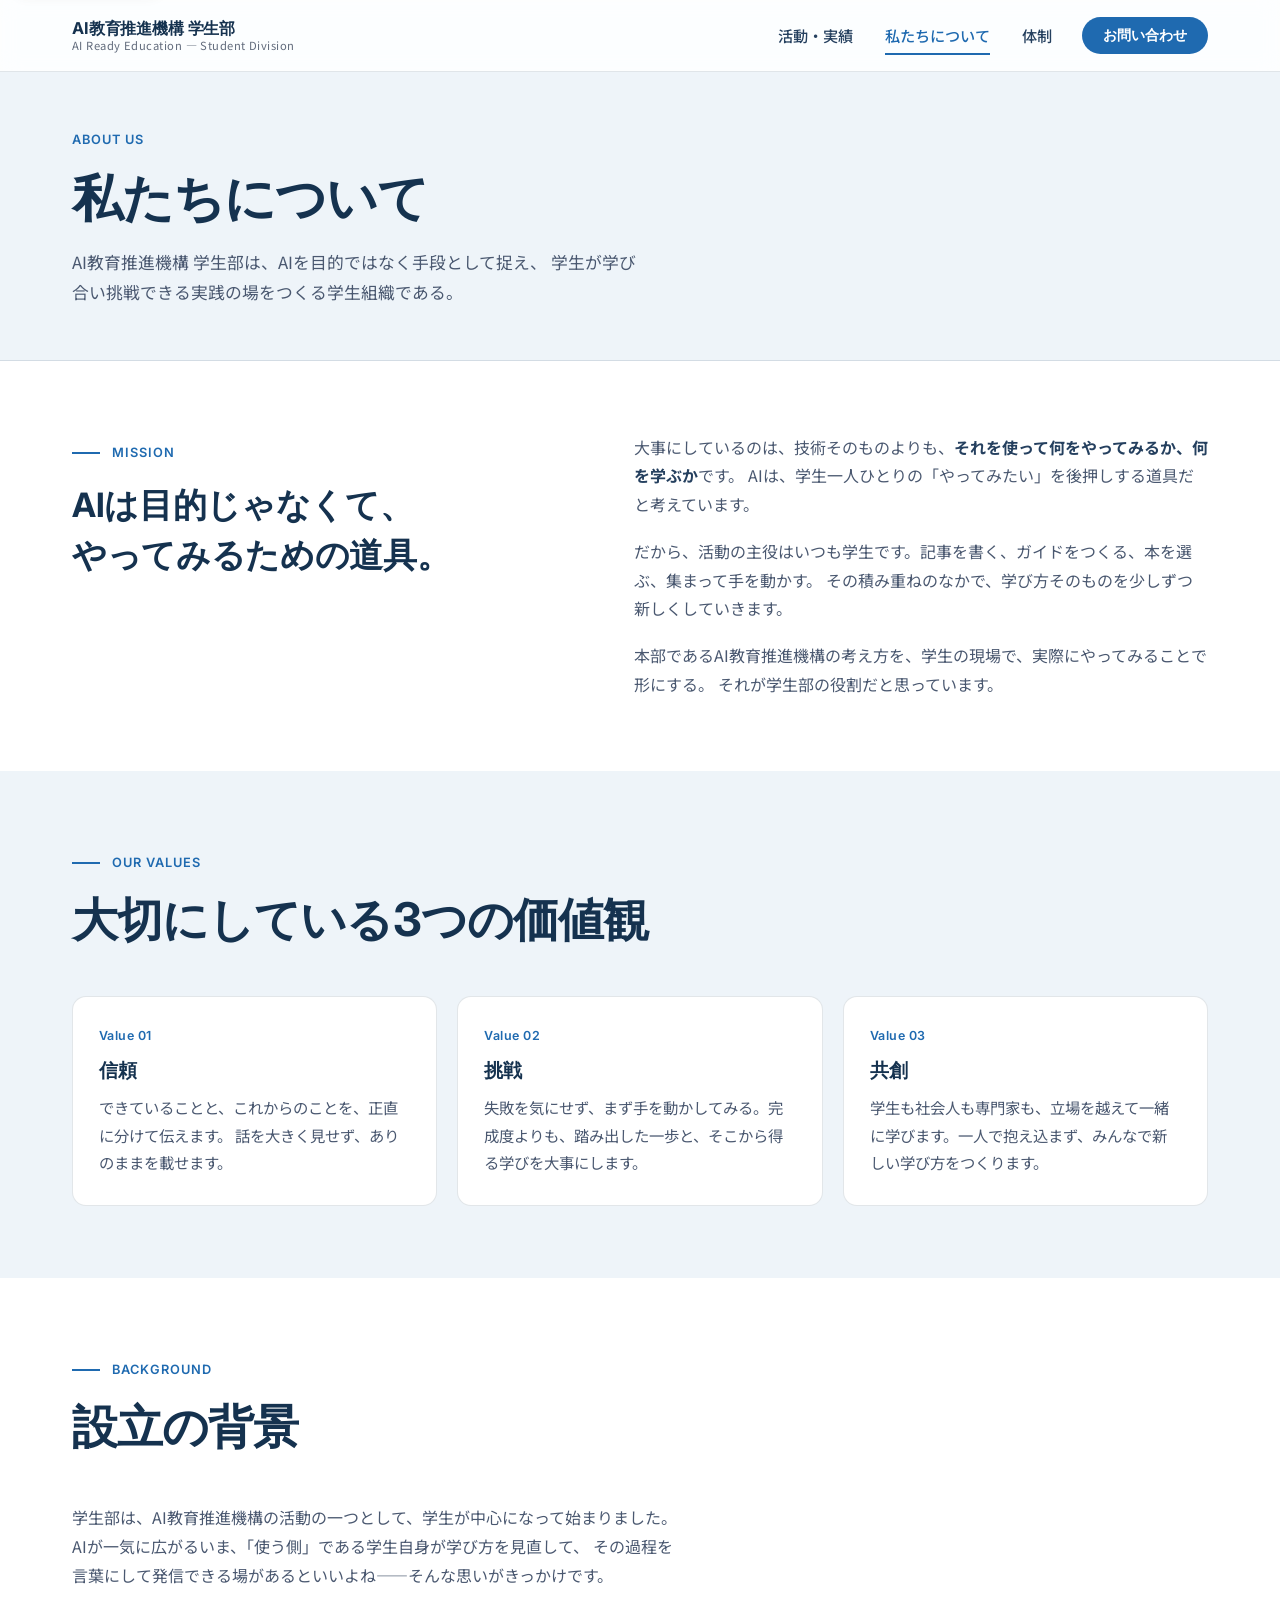
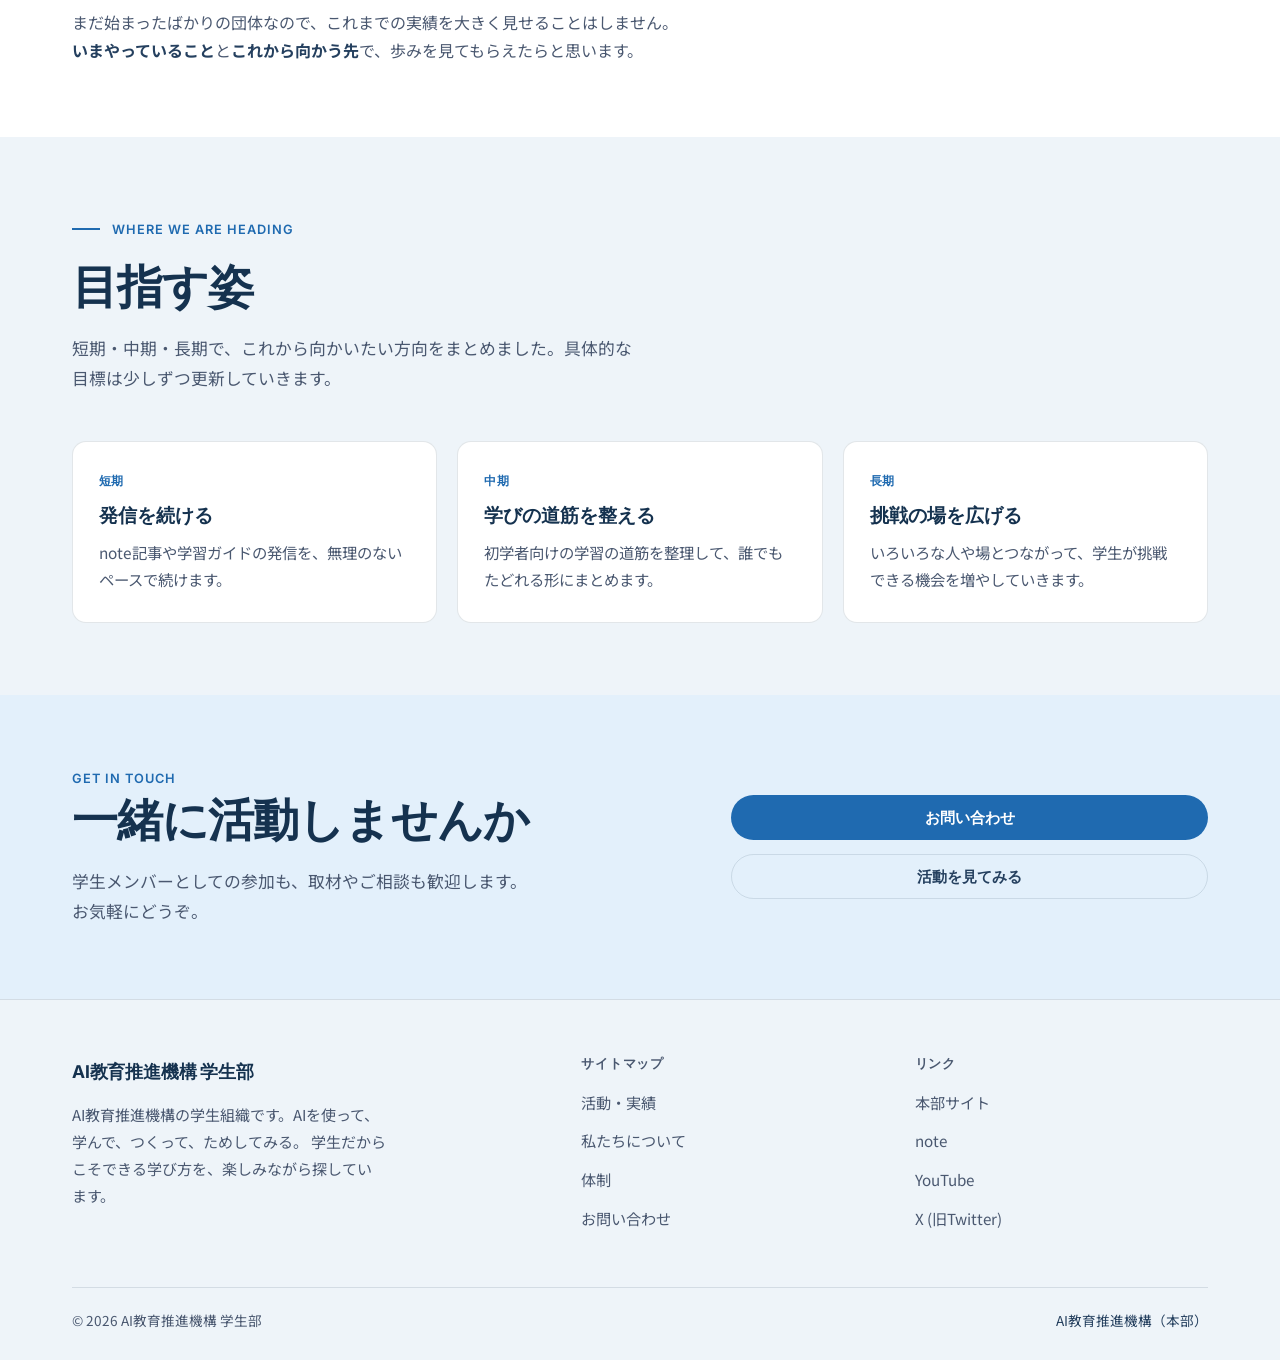
==== about.html @ c82da779 "redesign: ポップで親しみのあるトーンへ（堅さ解消・コピー平易化・連携を抑制） ビジュアル: - ヒーロー/CTA帯を濃紺→明るい水色に。重い公式感を解消 - ボタン・バッジをピル型、カードの" ====
<!DOCTYPE html>
<!-- 公開先: https://shunta-tf.github.io/ai_ready_stu/  リンク・アセットは相対パス -->
<html lang="ja">
<head>
  <meta charset="UTF-8">
  <meta name="viewport" content="width=device-width, initial-scale=1.0">
  <meta name="description" content="AI教育推進機構 学生部の理念・価値観・設立背景・これから。AIを使って学んで、つくってみる学生組織の考え方を紹介します。">
  <title>私たちについて — AI教育推進機構 学生部</title>
  <link rel="canonical" href="https://shunta-tf.github.io/ai_ready_stu/about.html">

  <meta property="og:type" content="website">
  <meta property="og:site_name" content="AI教育推進機構 学生部">
  <meta property="og:locale" content="ja_JP">
  <meta property="og:title" content="私たちについて — AI教育推進機構 学生部">
  <meta property="og:description" content="理念・価値観・設立背景・これから。AIを使って学んで、つくってみる学生組織です。">
  <meta property="og:url" content="https://shunta-tf.github.io/ai_ready_stu/about.html">
  <meta property="og:image" content="https://shunta-tf.github.io/ai_ready_stu/images/hero/ogp.jpg">
  <meta name="twitter:card" content="summary_large_image">
  <meta name="twitter:title" content="私たちについて — AI教育推進機構 学生部">
  <meta name="twitter:description" content="AIを使って学んで、つくってみる学生組織の考え方。">
  <meta name="twitter:image" content="https://shunta-tf.github.io/ai_ready_stu/images/hero/ogp.jpg">

  <link rel="preconnect" href="https://fonts.googleapis.com">
  <link rel="preconnect" href="https://fonts.gstatic.com" crossorigin>
  <link href="https://fonts.googleapis.com/css2?family=Inter:wght@400;500;600;700&family=Noto+Sans+JP:wght@400;500;700&display=swap" rel="stylesheet">
  <link rel="stylesheet" href="css/style.css">

  <script type="application/ld+json">
  {
    "@context": "https://schema.org",
    "@type": "BreadcrumbList",
    "itemListElement": [
      { "@type": "ListItem", "position": 1, "name": "トップ", "item": "https://shunta-tf.github.io/ai_ready_stu/" },
      { "@type": "ListItem", "position": 2, "name": "私たちについて", "item": "https://shunta-tf.github.io/ai_ready_stu/about.html" }
    ]
  }
  </script>
</head>

<body>
  <a class="skip-link" href="#main">本文へスキップ</a>

  <header class="site-header">
    <div class="header-inner">
      <a class="brand" href="index.html" aria-label="AI教育推進機構 学生部 トップへ">
        <span class="brand-name">AI教育推進機構 学生部</span>
        <span class="brand-sub">AI Ready Education — Student Division</span>
      </a>
      <button class="nav-toggle" aria-label="メニューを開く" aria-expanded="false" aria-controls="primary-nav">
        <span></span><span></span><span></span>
      </button>
      <nav class="nav" id="primary-nav" aria-label="グローバルナビゲーション">
        <ul class="nav-list">
          <li><a class="nav-link" href="activities.html">活動・実績</a></li>
          <li><a class="nav-link" href="about.html">私たちについて</a></li>
          <li><a class="nav-link" href="members.html">体制</a></li>
        </ul>
        <a class="btn btn-primary nav-cta" href="contact.html">お問い合わせ</a>
      </nav>
    </div>
  </header>

  <main id="main">

    <!-- ページ見出し帯 -->
    <section class="page-hero">
      <div class="container">
        <p class="eyebrow">About us</p>
        <h1 class="page-title">私たちについて</h1>
        <p class="page-lead">
          AI教育推進機構 学生部は、AIを目的ではなく手段として捉え、
          学生が学び合い挑戦できる実践の場をつくる学生組織である。
        </p>
      </div>
    </section>

    <!-- 理念 -->
    <section class="section" aria-labelledby="mission-title">
      <div class="container statement-wrap">
        <div class="fade-in">
          <p class="section-label">Mission</p>
          <h2 class="statement" id="mission-title">AIは目的じゃなくて、<br>やってみるための道具。</h2>
        </div>
        <div class="prose fade-in">
          <p>
            大事にしているのは、技術そのものよりも、<strong>それを使って何をやってみるか、何を学ぶか</strong>です。
            AIは、学生一人ひとりの「やってみたい」を後押しする道具だと考えています。
          </p>
          <p>
            だから、活動の主役はいつも学生です。記事を書く、ガイドをつくる、本を選ぶ、集まって手を動かす。
            その積み重ねのなかで、学び方そのものを少しずつ新しくしていきます。
          </p>
          <p>
            本部であるAI教育推進機構の考え方を、学生の現場で、実際にやってみることで形にする。
            それが学生部の役割だと思っています。
          </p>
        </div>
      </div>
    </section>

    <!-- 価値観3つ -->
    <section class="section section--alt" aria-labelledby="values-title">
      <div class="container">
        <div class="section-header fade-in">
          <p class="section-label">Our values</p>
          <h2 class="section-title" id="values-title">大切にしている3つの価値観</h2>
        </div>

        <!-- 「信頼」は確定（spec §8）。挑戦・共創は暫定。正式な価値観が決まり次第差し替える。 -->
        <div class="grid grid-3">
          <article class="card fade-in">
            <p class="card-eyebrow">Value 01</p>
            <h3 class="card-title">信頼</h3>
            <p class="card-body">
              できていることと、これからのことを、正直に分けて伝えます。
              話を大きく見せず、ありのままを載せます。
            </p>
          </article>

          <article class="card fade-in">
            <p class="card-eyebrow">Value 02</p>
            <h3 class="card-title">挑戦</h3>
            <p class="card-body">
              失敗を気にせず、まず手を動かしてみる。完成度よりも、踏み出した一歩と、そこから得る学びを大事にします。
            </p>
          </article>

          <article class="card fade-in">
            <p class="card-eyebrow">Value 03</p>
            <h3 class="card-title">共創</h3>
            <p class="card-body">
              学生も社会人も専門家も、立場を越えて一緒に学びます。一人で抱え込まず、みんなで新しい学び方をつくります。
            </p>
          </article>
        </div>
      </div>
    </section>

    <!-- 設立背景 -->
    <section class="section" aria-labelledby="background-title">
      <div class="container">
        <div class="section-header fade-in">
          <p class="section-label">Background</p>
          <h2 class="section-title" id="background-title">設立の背景</h2>
        </div>
        <!-- 設立時期を明記する場合は最初の文に追記する（例: 2025年に〜）。 -->
        <div class="prose fade-in">
          <p>
            学生部は、AI教育推進機構の活動の一つとして、学生が中心になって始まりました。
            AIが一気に広がるいま、「使う側」である学生自身が学び方を見直して、
            その過程を言葉にして発信できる場があるといいよね——そんな思いがきっかけです。
          </p>
          <p>
            まだ始まったばかりの団体なので、これまでの実績を大きく見せることはしません。
            <strong>いまやっていること</strong>と<strong>これから向かう先</strong>で、歩みを見てもらえたらと思います。
          </p>
        </div>
      </div>
    </section>

    <!-- 目指す姿（短期/中期/長期） -->
    <section class="section section--alt" aria-labelledby="vision-title">
      <div class="container">
        <div class="section-header fade-in">
          <p class="section-label">Where we are heading</p>
          <h2 class="section-title" id="vision-title">目指す姿</h2>
          <p class="section-lead">短期・中期・長期で、これから向かいたい方向をまとめました。具体的な目標は少しずつ更新していきます。</p>
        </div>

        <div class="grid grid-3">
          <article class="card fade-in">
            <p class="card-eyebrow">短期</p>
            <h3 class="card-title">発信を続ける</h3>
            <p class="card-body">note記事や学習ガイドの発信を、無理のないペースで続けます。</p>
          </article>
          <article class="card fade-in">
            <p class="card-eyebrow">中期</p>
            <h3 class="card-title">学びの道筋を整える</h3>
            <p class="card-body">初学者向けの学習の道筋を整理して、誰でもたどれる形にまとめます。</p>
          </article>
          <article class="card fade-in">
            <p class="card-eyebrow">長期</p>
            <h3 class="card-title">挑戦の場を広げる</h3>
            <p class="card-body">いろいろな人や場とつながって、学生が挑戦できる機会を増やしていきます。</p>
          </article>
        </div>
      </div>
    </section>

    <!-- CTA -->
    <section class="section cta" aria-labelledby="cta-title">
      <div class="container">
        <div class="cta-inner">
          <div class="fade-in">
            <p class="eyebrow">Get in touch</p>
            <h2 class="section-title" id="cta-title">一緒に活動しませんか</h2>
            <p class="cta-lead">学生メンバーとしての参加も、取材やご相談も歓迎します。お気軽にどうぞ。</p>
          </div>
          <div class="cta-actions fade-in">
            <a class="btn btn-primary" href="contact.html">お問い合わせ</a>
            <a class="btn btn-ghost" href="activities.html">活動を見てみる</a>
          </div>
        </div>
      </div>
    </section>

  </main>

  <footer class="site-footer">
    <div class="container">
      <div class="footer-grid">
        <div class="footer-col footer-brand">
          <span class="brand-name">AI教育推進機構 学生部</span>
          <p class="footer-tagline">
            AI教育推進機構の学生組織です。AIを使って、学んで、つくって、ためしてみる。
            学生だからこそできる学び方を、楽しみながら探しています。
          </p>
        </div>
        <div class="footer-col">
          <h3>サイトマップ</h3>
          <ul>
            <li><a href="activities.html">活動・実績</a></li>
            <li><a href="about.html">私たちについて</a></li>
            <li><a href="members.html">体制</a></li>
            <li><a href="contact.html">お問い合わせ</a></li>
          </ul>
        </div>
        <div class="footer-col">
          <h3>リンク</h3>
          <ul>
            <li><a href="https://ai-ready-education.org/" target="_blank" rel="noopener">本部サイト</a></li>
            <li><a href="https://note.com/" target="_blank" rel="noopener">note</a></li>
            <li><a href="https://www.youtube.com/" target="_blank" rel="noopener">YouTube</a></li>
            <li><a href="https://x.com/" target="_blank" rel="noopener">X (旧Twitter)</a></li>
          </ul>
        </div>
      </div>
      <div class="footer-bottom">
        <span>© 2026 AI教育推進機構 学生部</span>
        <a href="https://ai-ready-education.org/" target="_blank" rel="noopener">AI教育推進機構（本部）</a>
      </div>
    </div>
  </footer>

  <script src="js/main.js"></script>
</body>
</html>
---- css/style.css ----
/* =====================================================================
   AI教育推進機構 学生部 公式サイト  共通スタイル
   - 純 CSS のみ。色・余白・角丸は :root の変数経由でのみ使用する。
   - 統一モチーフ: 「コーラルのラインがホバーで出現」。
   - 禁止事項(CLAUDE.md §7): ピル角丸 / グラデ背景 / 常時表示の装飾線 /
     強い影 / 派手なhover拡大 / 多色化。アクセントはコーラル一色のみ。
   ===================================================================== */

/* ---------------------------------------------------------------------
   1. デザイントークン
   --------------------------------------------------------------------- */
:root {
  /* 配色: 本部ロゴ準拠（白基調 × 濃紺 × ロゴ系ブルー）。アクセントはブルー一色 */
  --bg-primary:    #ffffff;   /* 背景・白 */
  --bg-secondary:  #eef4f9;   /* 交互セクション（ロゴ水色の薄め） */
  --bg-card:       #ffffff;
  --ink:           #15324f;   /* 見出し最濃（濃紺＝ロゴのライン色） */
  --text-primary:  #25405f;   /* 強めの本文・小見出し */
  --text-secondary:#4a5870;
  --text-muted:    #616b7c;
  --accent:        #1f6ab0;   /* ロゴ系ブルー・CTAとホバー線にだけ使う */
  --accent-dark:   #16518a;   /* hover */
  --accent-soft:   rgba(31,106,176,0.08);
  --border:        rgba(21,50,79,0.12);
  --header-height: 72px;
  --section-pad:   72px 0;
  --max-width:     1200px;
  --radius:        14px;      /* カードなど（親しみのある角丸） */
  --radius-sm:     8px;       /* 入力・小要素 */
  --radius-pill:   999px;     /* ボタン・バッジ（ポップ） */
  --shadow:        0 1px 2px rgba(15,40,65,0.04), 0 4px 14px rgba(15,40,65,0.06);
  --shadow-hover:  0 2px 6px rgba(15,40,65,0.06), 0 14px 30px rgba(15,40,65,0.10);

  /* 補助トークン（直値の手打ちを避けるための追加変数） */
  --overlay:        rgba(13,30,50,0.60);  /* ヒーロー暗オーバーレイ（フラット・濃紺） */
  --header-bg:      rgba(255,255,255,0.85);
  --sky:            #e3f0fb;  /* 明るい水色（ヒーロー/CTAの背景・ポップ） */
  --sky-tag:        #d7e9f8;  /* 水色チップ */
  /* 暗い面（ヒーロー/CTA）上のテキスト・罫線。白も直値にせずトークン化 */
  --on-dark:        #ffffff;
  --on-dark-strong: rgba(255,255,255,0.90);
  --on-dark-mute:   rgba(255,255,255,0.72);
  --on-dark-border: rgba(255,255,255,0.50);
  --font-display:  "Inter", system-ui, sans-serif;
  --font-body:     "Noto Sans JP", system-ui, sans-serif;
  --ease:          cubic-bezier(0.22, 0.61, 0.36, 1);
  --t-fast:        160ms;
  --t-base:        200ms;   /* インタラクション・フィードバックは200ms以内 */
  --t-reveal:      640ms;   /* スクロール出現（エントランス。feedbackより長くてよい） */

  /* z-index スケール（直値の散在を防ぐ。直値禁止方針にも合わせる） */
  --z-base:        0;
  --z-overlay:     1;
  --z-content:     2;
  --z-header:      1000;
  --z-nav:         1001;
  --z-skip:        1100;
}

/* ---------------------------------------------------------------------
   2. リセット & ベース
   --------------------------------------------------------------------- */
*, *::before, *::after { box-sizing: border-box; }

html { -webkit-text-size-adjust: 100%; scroll-behavior: smooth; }

body {
  margin: 0;
  font-family: var(--font-body);
  font-size: 16px;
  line-height: 1.8;
  color: var(--text-secondary);
  background-color: var(--bg-primary);
  -webkit-font-smoothing: antialiased;
  text-rendering: optimizeLegibility;
  text-wrap: pretty;            /* 段落のぶら下がり・孤立語を抑制 */
}

h1, h2, h3, h4 {
  font-family: var(--font-display);
  color: var(--ink);
  line-height: 1.25;
  margin: 0;
  font-weight: 700;
  text-wrap: balance;           /* 見出しは行幅を均す */
}

p { margin: 0; }

a {
  color: var(--text-primary);
  text-decoration: none;
  transition: color var(--t-fast) var(--ease);
}
a:hover { color: var(--accent); }

img { max-width: 100%; display: block; height: auto; }

ul { margin: 0; padding: 0; list-style: none; }

/* キーボードフォーカスを必ず可視化（品質フロア） */
:focus-visible {
  outline: 2px solid var(--accent);
  outline-offset: 3px;
  border-radius: var(--radius-sm);
}

.visually-hidden {
  position: absolute;
  width: 1px; height: 1px;
  padding: 0; margin: -1px;
  overflow: hidden; clip: rect(0 0 0 0);
  white-space: nowrap; border: 0;
}

.skip-link {
  position: absolute;
  left: 16px; top: 16px;
  z-index: var(--z-skip);
  background: var(--bg-card);
  color: var(--text-primary);
  padding: 10px 16px;
  border-radius: var(--radius-sm);
  box-shadow: var(--shadow);
  /* レイアウトプロパティ(top)ではなく transform を動かす（合成のみ） */
  transform: translateY(calc(-100% - 24px));
  transition: transform var(--t-fast) var(--ease);
}
.skip-link:focus { transform: translateY(0); }

/* ---------------------------------------------------------------------
   3. レイアウト・ユーティリティ
   --------------------------------------------------------------------- */
.container {
  width: 100%;
  max-width: var(--max-width);
  margin: 0 auto;
  padding: 0 32px;
}

.section { padding: var(--section-pad); }
.section--alt { background-color: var(--bg-secondary); }

.section-header {
  max-width: 760px;
  margin-bottom: 48px;
}
.section-header--center {
  margin-left: auto;
  margin-right: auto;
  text-align: center;
}

/* 英語ラベル + 短いコーラル線。常時だが「カード上の装飾線」ではなくラベル付随線 */
.section-label {
  display: inline-flex;
  align-items: center;
  gap: 12px;
  font-family: var(--font-display);
  font-size: 0.8rem;
  font-weight: 600;
  letter-spacing: 0.08em;
  text-transform: uppercase;
  color: var(--accent);
  margin-bottom: 16px;
}
.section-label::before {
  content: "";
  width: 28px;
  height: 2px;
  background-color: var(--accent);
}
.section-header--center .section-label { justify-content: center; }

.section-title {
  font-size: clamp(2rem, 4.5vw, 2.9rem);
  font-weight: 700;
  letter-spacing: -0.02em;
  color: var(--ink);
}

.section-lead {
  margin-top: 18px;
  font-size: 1.05rem;
  color: var(--text-secondary);
  max-width: 64ch;
}

.eyebrow {
  font-family: var(--font-display);
  font-size: 0.8rem;
  font-weight: 600;
  letter-spacing: 0.08em;
  text-transform: uppercase;
  color: var(--accent);
}

/* ---------------------------------------------------------------------
   4. ボタン
   --------------------------------------------------------------------- */
.btn {
  display: inline-flex;
  align-items: center;
  justify-content: center;
  gap: 8px;
  font-family: var(--font-display);
  font-size: 0.95rem;
  font-weight: 600;
  line-height: 1;
  padding: 14px 28px;
  border-radius: var(--radius-pill);
  border: 1px solid transparent;
  cursor: pointer;
  transition: transform var(--t-base) var(--ease),
              background-color var(--t-base) var(--ease),
              border-color var(--t-base) var(--ease),
              box-shadow var(--t-base) var(--ease),
              color var(--t-base) var(--ease);
}

.btn-primary {
  background-color: var(--accent);
  color: var(--on-dark);
}
.btn-primary:hover {
  background-color: var(--accent-dark);
  color: var(--on-dark);
  transform: translateY(-2px);
  box-shadow: var(--shadow-hover);
}

.btn-ghost {
  background-color: transparent;
  color: var(--text-primary);
  border-color: var(--border);
}
.btn-ghost:hover {
  border-color: var(--accent);
  color: var(--accent);
  transform: translateY(-2px);
}

/* ---------------------------------------------------------------------
   5. ヘッダー / ナビ
   --------------------------------------------------------------------- */
.site-header {
  position: fixed;
  inset: 0 0 auto 0;
  height: var(--header-height);
  z-index: var(--z-header);
  display: flex;
  align-items: center;
  /* 既定はソリッド（サブページ用）。トップのヒーロー上のみ下で透明化する */
  background-color: var(--header-bg);
  -webkit-backdrop-filter: saturate(140%) blur(10px);
  backdrop-filter: saturate(140%) blur(10px);
  border-bottom: 1px solid var(--border);
  transition: background-color var(--t-base) var(--ease),
              border-color var(--t-base) var(--ease),
              box-shadow var(--t-base) var(--ease);
}
/* スクロール時に影を足す（ヒーローも明色のため、ヘッダーは常にソリッド白） */
.site-header.scrolled { box-shadow: var(--shadow); }

.header-inner {
  width: 100%;
  max-width: var(--max-width);
  margin: 0 auto;
  padding: 0 32px;
  display: flex;
  align-items: center;
  justify-content: space-between;
}

.brand {
  display: inline-flex;
  flex-direction: column;
  line-height: 1.2;
  color: var(--ink);
}
.brand-name {
  font-family: var(--font-display);
  font-weight: 700;
  font-size: 1.02rem;
  letter-spacing: -0.01em;
  color: inherit;
}
.brand-sub {
  font-size: 0.7rem;
  letter-spacing: 0.04em;
  color: var(--text-muted);
}

.nav { display: flex; align-items: center; gap: 8px; }
.nav-list {
  display: flex;
  align-items: center;
  gap: 4px;
}
.nav-link {
  position: relative;
  display: inline-block;
  padding: 10px 14px;
  font-size: 0.95rem;
  font-weight: 500;
  color: var(--text-primary);
}

/* ホバー/アクティブで下にブルー線が出現（scaleXでレイアウト不動） */
.nav-link::after {
  content: "";
  position: absolute;
  left: 14px; right: 14px; bottom: 4px;
  height: 2px;
  background-color: var(--accent);
  transform: scaleX(0);
  transform-origin: left center;
  transition: transform var(--t-base) var(--ease);
}
.nav-link:hover { color: var(--accent); }
.nav-link:hover::after,
.nav-link.is-active::after { transform: scaleX(1); }
.nav-link.is-active { color: var(--accent); }

/* お問い合わせ = ブルーのCTAボタン */
.nav-cta {
  margin-left: 8px;
  padding: 10px 20px;
  font-size: 0.9rem;
  font-weight: 600;
}
.nav-cta::after { display: none; } /* CTAボタンには下線モチーフを出さない */

/* ハンバーガー */
.nav-toggle {
  display: none;
  width: 44px; height: 44px;
  background: transparent;
  border: none;
  cursor: pointer;
  padding: 10px;
}
.nav-toggle span {
  display: block;
  width: 100%; height: 2px;
  background-color: var(--text-primary);
  border-radius: var(--radius-sm);
  transition: transform var(--t-base) var(--ease),
              opacity var(--t-fast) var(--ease);
}
.nav-toggle span + span { margin-top: 6px; }
.nav-toggle[aria-expanded="true"] span:nth-child(1) { transform: translateY(8px) rotate(45deg); }
.nav-toggle[aria-expanded="true"] span:nth-child(2) { opacity: 0; }
.nav-toggle[aria-expanded="true"] span:nth-child(3) { transform: translateY(-8px) rotate(-45deg); }

/* ---------------------------------------------------------------------
   6. ヒーロー（スライドショー + 暗オーバーレイ）
   --------------------------------------------------------------------- */
.hero {
  position: relative;
  min-height: 74vh;
  min-height: 74dvh;          /* モバイルのアドレスバー変動に追従 */
  display: flex;
  align-items: center;
  background-color: var(--sky); /* 明るい水色のヒーロー（ポップ） */
  color: var(--text-primary);
  overflow: hidden;
}
.hero-slideshow {
  position: absolute;
  inset: 0;
  z-index: var(--z-base);
}
.hero-slide {
  position: absolute;
  inset: 0;
  background-size: cover;
  background-position: center;
  opacity: 0;
  transition: opacity 1200ms var(--ease);
}
.hero-slide.is-active { opacity: 1; }
/* 明るいヒーローでは暗オーバーレイは使わない（画像配置時のみ復活させる） */
.hero-overlay { display: none; }
.hero .container { position: relative; z-index: var(--z-content); }

.hero-content { max-width: 760px; padding: calc(var(--header-height) + 40px) 0 48px; }
.hero .eyebrow { color: var(--accent); }
.hero-title {
  margin-top: 16px;
  font-size: clamp(2.4rem, 6vw, 4rem);
  font-weight: 700;
  letter-spacing: -0.03em;
  line-height: 1.18;
  color: var(--ink);
}
.hero-title .accent-line { color: var(--accent); }
.hero-lead {
  margin-top: 22px;
  font-size: clamp(1rem, 1.6vw, 1.18rem);
  line-height: 1.95;
  color: var(--text-secondary);
  max-width: 60ch;
}
.hero-actions {
  margin-top: 32px;
  display: flex;
  flex-wrap: wrap;
  gap: 14px;
}
/* 活動を表す丸い水色タグ（ポップな一目わかる要素） */
.hero-tags {
  margin-top: 28px;
  display: flex;
  flex-wrap: wrap;
  gap: 10px;
}
.hero-tag {
  font-family: var(--font-display);
  font-size: 0.85rem;
  font-weight: 600;
  color: var(--accent-dark);
  background-color: var(--sky-tag);
  padding: 8px 16px;
  border-radius: var(--radius-pill);
}

/* ---------------------------------------------------------------------
   7. 実績ハイライト（フラットカード + 実施中/構想中ステータス）
   --------------------------------------------------------------------- */
.highlight-grid {
  display: grid;
  grid-template-columns: repeat(4, 1fr);
  gap: 20px;
}
.highlight-card {
  position: relative;
  background-color: var(--bg-card);
  border: 1px solid var(--border);
  border-radius: var(--radius);
  padding: 28px 24px;
  overflow: hidden;
  transition: transform var(--t-base) var(--ease),
              box-shadow var(--t-base) var(--ease),
              border-color var(--t-base) var(--ease);
}
/* ホバーで上部にコーラル線が出現（常時表示ではない） */
.highlight-card::before {
  content: "";
  position: absolute;
  top: 0; left: 0; right: 0;
  height: 3px;
  background-color: var(--accent);
  transform: scaleX(0);
  transform-origin: left center;
  transition: transform var(--t-base) var(--ease);
}
.highlight-card:hover {
  transform: translateY(-3px);
  box-shadow: var(--shadow-hover);
  border-color: transparent;
}
.highlight-card:hover::before { transform: scaleX(1); }

.highlight-figure {
  font-family: var(--font-display);
  font-size: 2.6rem;
  font-weight: 700;
  letter-spacing: -0.02em;
  color: var(--accent);                /* 数字はブルーで明るく */
  line-height: 1.1;
  font-variant-numeric: tabular-nums;  /* 数値は等幅で桁を揃える */
}
.highlight-figure .unit {
  font-size: 1rem;
  font-weight: 600;
  color: var(--text-muted);
  margin-left: 4px;
}
.highlight-label {
  margin-top: 10px;
  font-weight: 700;
  color: var(--text-primary);
  font-family: var(--font-body);
}
.highlight-note {
  margin-top: 6px;
  font-size: 0.88rem;
  color: var(--text-muted);
}

/* ステータス：丸いピル型チップ（ポップ） */
.status {
  display: inline-block;
  margin-top: 16px;
  font-family: var(--font-display);
  font-size: 0.74rem;
  font-weight: 600;
  letter-spacing: 0.02em;
  padding: 5px 12px;
  border-radius: var(--radius-pill);
}
.status--active {
  color: var(--accent-dark);
  background-color: var(--accent-soft);
}
.status--planned {
  color: var(--text-muted);
  background-color: transparent;
  border: 1px solid var(--border);
}

/* ---------------------------------------------------------------------
   8. 連携でできること（提携メリット3点）
   --------------------------------------------------------------------- */
.partner-grid {
  display: grid;
  grid-template-columns: repeat(3, 1fr);
  gap: 20px;
}
.partner-card {
  position: relative;
  background-color: var(--bg-card);
  border: 1px solid var(--border);
  border-radius: var(--radius);
  padding: 30px 26px;
  overflow: hidden;
  transition: transform var(--t-base) var(--ease),
              box-shadow var(--t-base) var(--ease),
              border-color var(--t-base) var(--ease);
}
.partner-card::before {
  content: "";
  position: absolute;
  top: 0; left: 0; right: 0;
  height: 3px;
  background-color: var(--accent);
  transform: scaleX(0);
  transform-origin: left center;
  transition: transform var(--t-base) var(--ease);
}
.partner-card:hover {
  transform: translateY(-3px);
  box-shadow: var(--shadow-hover);
  border-color: transparent;
}
.partner-card:hover::before { transform: scaleX(1); }

.partner-index {
  font-family: var(--font-display);
  font-size: 0.85rem;
  font-weight: 600;
  color: var(--accent);
  letter-spacing: 0.04em;
  font-variant-numeric: tabular-nums;
}
.partner-title {
  margin-top: 12px;
  font-size: 1.2rem;
  font-weight: 700;
  color: var(--ink);
}
.partner-body {
  margin-top: 12px;
  font-size: 0.96rem;
  color: var(--text-secondary);
}

/* ---------------------------------------------------------------------
   9. News（新しい順リスト・左コーラル縦線がホバー出現）
   --------------------------------------------------------------------- */
.news-list { border-top: 1px solid var(--border); }
.news-item {
  position: relative;
  display: grid;
  grid-template-columns: 140px 120px 1fr;
  align-items: baseline;
  gap: 24px;
  padding: 22px 16px 22px 20px;
  border-bottom: 1px solid var(--border);
  transition: background-color var(--t-base) var(--ease);
}
/* 左の縦線が scaleY で出現（レイアウトずれなし） */
.news-item::before {
  content: "";
  position: absolute;
  left: 0; top: 12px; bottom: 12px;
  width: 3px;
  background-color: var(--accent);
  transform: scaleY(0);
  transform-origin: center top;
  transition: transform var(--t-base) var(--ease);
}
.news-item:hover { background-color: var(--accent-soft); }
.news-item:hover::before { transform: scaleY(1); }

.news-date {
  font-family: var(--font-display);
  font-weight: 600;
  font-size: 0.92rem;
  color: var(--text-muted);
  font-variant-numeric: tabular-nums;
}
.news-cat {
  font-family: var(--font-display);
  font-size: 0.72rem;
  font-weight: 600;
  letter-spacing: 0.02em;
  color: var(--accent-dark);
  background-color: var(--accent-soft);
  padding: 4px 12px;
  border-radius: var(--radius-pill);
  justify-self: start;
}
.news-title {
  font-weight: 500;
  color: var(--text-primary);
  line-height: 1.7;
}
.news-item:hover .news-title { color: var(--accent-dark); }

.news-more { margin-top: 36px; }

/* ---------------------------------------------------------------------
   10. CTA（お問い合わせ）
   --------------------------------------------------------------------- */
.cta {
  background-color: var(--sky);   /* 明るい水色（重い濃紺をやめる） */
  color: var(--text-primary);
}
.cta .section-title { color: var(--ink); }
.cta-inner {
  display: grid;
  grid-template-columns: 1.3fr 1fr;
  gap: 40px;
  align-items: center;
}
.cta-lead {
  margin-top: 18px;
  color: var(--text-secondary);
  font-size: 1.05rem;
  max-width: 52ch;
}
.cta-actions {
  display: flex;
  flex-direction: column;
  gap: 14px;
}
.cta .eyebrow { color: var(--accent); }

/* ---------------------------------------------------------------------
   11. フッター（3カラム）
   --------------------------------------------------------------------- */
.site-footer {
  background-color: var(--bg-secondary);
  border-top: 1px solid var(--border);
  padding: 56px 0 28px;
}
.footer-grid {
  display: grid;
  grid-template-columns: 1.6fr 1fr 1fr;
  gap: 40px;
}
.footer-brand .brand-name { font-size: 1.1rem; color: var(--ink); }
.footer-tagline {
  margin-top: 14px;
  font-size: 0.94rem;
  color: var(--text-secondary);
  max-width: 40ch;
}
.footer-col h3 {
  font-family: var(--font-display);
  font-size: 0.8rem;
  font-weight: 600;
  letter-spacing: 0.06em;
  text-transform: uppercase;
  color: var(--text-secondary);  /* 二次背景上で AA を満たす（muted は不足） */
  margin-bottom: 16px;
}
.footer-col li { margin-bottom: 10px; }
.footer-col a { color: var(--text-secondary); font-size: 0.95rem; }
.footer-col a:hover { color: var(--accent); }
.footer-bottom {
  margin-top: 44px;
  padding-top: 20px;
  border-top: 1px solid var(--border);
  display: flex;
  justify-content: space-between;
  flex-wrap: wrap;
  gap: 12px;
  font-size: 0.85rem;
  color: var(--text-secondary);  /* 二次背景上で AA を満たす */
}

/* ---------------------------------------------------------------------
   11b. サブページ共通 / 追加コンポーネント
   --------------------------------------------------------------------- */

/* ページ先頭の見出し帯（固定ヘッダー分の余白を確保） */
.page-hero {
  padding: calc(var(--header-height) + 56px) 0 52px;
  background-color: var(--bg-secondary);
  border-bottom: 1px solid var(--border);
}
.page-title {
  margin-top: 14px;
  font-size: clamp(2.2rem, 5vw, 3.2rem);
  font-weight: 700;
  letter-spacing: -0.02em;
  color: var(--ink);
}
.page-lead {
  margin-top: 18px;
  font-size: 1.05rem;
  color: var(--text-secondary);
  max-width: 64ch;
}

/* 汎用グリッド */
.grid { display: grid; gap: 20px; }
.grid-2 { grid-template-columns: repeat(2, 1fr); }
.grid-3 { grid-template-columns: repeat(3, 1fr); }

/* 汎用カード（ホバーで上部コーラル線 + 控えめなリフト） */
.card {
  position: relative;
  background-color: var(--bg-card);
  border: 1px solid var(--border);
  border-radius: var(--radius);
  padding: 28px 26px;
  overflow: hidden;
  transition: transform var(--t-base) var(--ease),
              box-shadow var(--t-base) var(--ease),
              border-color var(--t-base) var(--ease);
}
.card::before {
  content: "";
  position: absolute;
  top: 0; left: 0; right: 0;
  height: 3px;
  background-color: var(--accent);
  transform: scaleX(0);
  transform-origin: left center;
  transition: transform var(--t-base) var(--ease);
}
.card:hover {
  transform: translateY(-3px);
  box-shadow: var(--shadow-hover);
  border-color: transparent;
}
.card:hover::before { transform: scaleX(1); }

.card-eyebrow {
  font-family: var(--font-display);
  font-size: 0.78rem;
  font-weight: 600;
  letter-spacing: 0.04em;
  color: var(--accent);
}
.card-title {
  margin-top: 10px;
  font-size: 1.2rem;
  font-weight: 700;
  color: var(--ink);
}
.card-body {
  margin-top: 12px;
  font-size: 0.96rem;
  color: var(--text-secondary);
}
.card-foot {
  margin-top: 16px;
  display: flex;
  align-items: center;
  gap: 12px;
  flex-wrap: wrap;
}
.card-link {
  font-family: var(--font-display);
  font-weight: 600;
  font-size: 0.9rem;
  color: var(--accent-dark);
}
.card-link:hover { color: var(--accent); }

/* 大きめのステートメント（理念など） */
.statement {
  font-family: var(--font-display);
  font-weight: 700;
  font-size: clamp(1.5rem, 3.2vw, 2.1rem);
  line-height: 1.5;
  letter-spacing: -0.01em;
  color: var(--ink);
  max-width: 22ch;
}
.statement-wrap { display: grid; grid-template-columns: 1fr 1.1fr; gap: 40px; align-items: start; }

/* 本文ナラティブ */
.prose { max-width: 68ch; }
.prose p { margin-bottom: 18px; color: var(--text-secondary); }
.prose p:last-child { margin-bottom: 0; }
.prose strong { color: var(--text-primary); font-weight: 700; }

/* メンバーカード */
.member-card .member-photo {
  aspect-ratio: 4 / 3;
  width: 100%;
  background-color: var(--bg-secondary);
  border-radius: var(--radius-sm);
  display: flex;
  align-items: center;
  justify-content: center;
  color: var(--text-muted);
  font-family: var(--font-display);
  font-weight: 600;
  font-size: 0.8rem;
  overflow: hidden;
}
.member-card .member-photo img { width: 100%; height: 100%; object-fit: cover; }
.member-name { margin-top: 16px; font-size: 1.1rem; font-weight: 700; color: var(--ink); }
.member-role { margin-top: 4px; font-size: 0.85rem; font-weight: 600; color: var(--accent-dark); }
.member-bio { margin-top: 10px; font-size: 0.92rem; color: var(--text-secondary); }

/* 連絡先などの定義リスト */
.detail-list { display: grid; gap: 4px; margin-top: 12px; }
.detail-list dt { font-size: 0.8rem; font-weight: 600; color: var(--text-muted); }
.detail-list dd { margin: 0 0 12px; color: var(--text-primary); }

/* ---------------------------------------------------------------------
   11c. 問い合わせフォーム
   --------------------------------------------------------------------- */
.form { max-width: 640px; }
.form-row { margin-bottom: 22px; }
.form-label {
  display: block;
  margin-bottom: 8px;
  font-weight: 700;
  color: var(--text-primary);
  font-size: 0.95rem;
}
.form-req {
  margin-left: 8px;
  font-family: var(--font-display);
  font-size: 0.68rem;
  font-weight: 600;
  color: var(--accent-dark);
  background-color: var(--accent-soft);
  padding: 2px 8px;
  border-radius: var(--radius-sm);
  vertical-align: middle;
}
.form-hint { margin-top: 6px; font-size: 0.85rem; color: var(--text-muted); }
.form-input,
.form-select,
.form-textarea {
  width: 100%;
  font-family: var(--font-body);
  font-size: 1rem;
  color: var(--text-primary);
  background-color: var(--bg-card);
  border: 1px solid var(--border);
  border-radius: var(--radius-sm);
  padding: 12px 14px;
  transition: border-color var(--t-fast) var(--ease),
              box-shadow var(--t-fast) var(--ease);
}
.form-textarea { min-height: 150px; resize: vertical; line-height: 1.7; }
.form-input:focus,
.form-select:focus,
.form-textarea:focus {
  outline: none;
  border-color: var(--accent);
  box-shadow: 0 0 0 3px var(--accent-soft);
}
.form-input[aria-invalid="true"],
.form-select[aria-invalid="true"],
.form-textarea[aria-invalid="true"] {
  border-color: var(--accent-dark);
}
.form-error {
  display: block;
  margin-top: 6px;
  font-size: 0.85rem;
  font-weight: 600;
  color: var(--accent-dark);
  min-height: 1em;
}
.form-status {
  margin-bottom: 20px;
  padding: 14px 16px;
  border-radius: var(--radius-sm);
  border: 1px solid var(--border);
  background-color: var(--accent-soft);
  color: var(--text-primary);
  font-size: 0.95rem;
}
.form-actions { margin-top: 8px; }

/* ---------------------------------------------------------------------
   12. アニメーション（fade-in / page f-in）
   --------------------------------------------------------------------- */
body { opacity: 0; transition: opacity 480ms var(--ease); }
body.loaded { opacity: 1; }

.fade-in {
  opacity: 0;
  transform: translateY(24px);
  transition: opacity var(--t-reveal) var(--ease), transform var(--t-reveal) var(--ease);
}
.fade-in.is-visible {
  opacity: 1;
  transform: none;
}

/* ---------------------------------------------------------------------
   13. レスポンシブ
   --------------------------------------------------------------------- */
@media (max-width: 1024px) {
  .highlight-grid { grid-template-columns: repeat(2, 1fr); }
  .cta-inner { grid-template-columns: 1fr; gap: 28px; }
  .grid-3 { grid-template-columns: repeat(2, 1fr); }
  .statement-wrap { grid-template-columns: 1fr; gap: 24px; }
}

@media (max-width: 768px) {
  :root { --section-pad: 44px 0; }
  .container { padding: 0 20px; }
  /* fixed ヘッダーは横の safe-area（横向きノッチ）を尊重 */
  .header-inner {
    padding: 0 max(20px, env(safe-area-inset-right)) 0 max(20px, env(safe-area-inset-left));
  }

  /* モバイルナビ：右からスライドするパネル */
  .nav-toggle { display: block; z-index: var(--z-nav); }
  .nav {
    position: fixed;
    inset: 0 0 0 auto;
    z-index: var(--z-header);
    width: min(78vw, 320px);
    flex-direction: column;
    align-items: stretch;
    justify-content: flex-start;
    gap: 0;
    /* 上はヘッダー分、右・下は safe-area を確保 */
    padding: calc(var(--header-height) + 16px) max(24px, env(safe-area-inset-right)) max(24px, env(safe-area-inset-bottom)) 24px;
    background-color: var(--bg-card);
    box-shadow: var(--shadow-hover);
    transform: translateX(100%);
    visibility: hidden;          /* 閉時は Tab フォーカス・AT から除外 */
    transition: transform var(--t-base) var(--ease),
                visibility 0s linear var(--t-base);
  }
  .nav.is-open {
    transform: translateX(0);
    visibility: visible;
    transition: transform var(--t-base) var(--ease), visibility 0s;
  }
  /* ドロワー展開中は背面スクロールを止める */
  body.nav-open { overflow: hidden; }
  .nav-list { flex-direction: column; align-items: stretch; gap: 0; width: 100%; }
  .nav-link {
    display: block;
    padding: 14px 4px;
    border-bottom: 1px solid var(--border);
    color: var(--text-primary);
  }
  .nav-link::after { left: 4px; right: auto; bottom: auto; top: 50%;
    width: 3px; height: 22px; transform: translateY(-50%) scaleY(0);
    transform-origin: center; }
  .nav-link:hover::after, .nav-link.is-active::after { transform: translateY(-50%) scaleY(1); }
  .nav-cta { margin: 16px 0 0; align-self: flex-start; }

  .partner-grid { grid-template-columns: 1fr; }
  .grid-2, .grid-3 { grid-template-columns: 1fr; }
  .footer-grid { grid-template-columns: 1fr 1fr; gap: 28px; }
  .footer-brand { grid-column: 1 / -1; }

  .news-item {
    grid-template-columns: 1fr;
    gap: 6px;
    padding: 18px 14px;
  }
  .news-cat { margin: 2px 0; }
}

@media (max-width: 480px) {
  :root { --section-pad: 36px 0; }
  body { font-size: 15px; }
  .highlight-grid { grid-template-columns: 1fr; }
  .footer-grid { grid-template-columns: 1fr; }
  .hero { min-height: 88vh; min-height: 88dvh; }
  .hero-actions .btn { width: 100%; }
}

/* ---------------------------------------------------------------------
   14. モーション設定の尊重
   --------------------------------------------------------------------- */
@media (prefers-reduced-motion: reduce) {
  *, *::before, *::after {
    animation-duration: 0.01ms !important;
    animation-iteration-count: 1 !important;
    transition-duration: 0.01ms !important;
    scroll-behavior: auto !important;
  }
  .fade-in { opacity: 1; transform: none; }
  body { opacity: 1; }
}
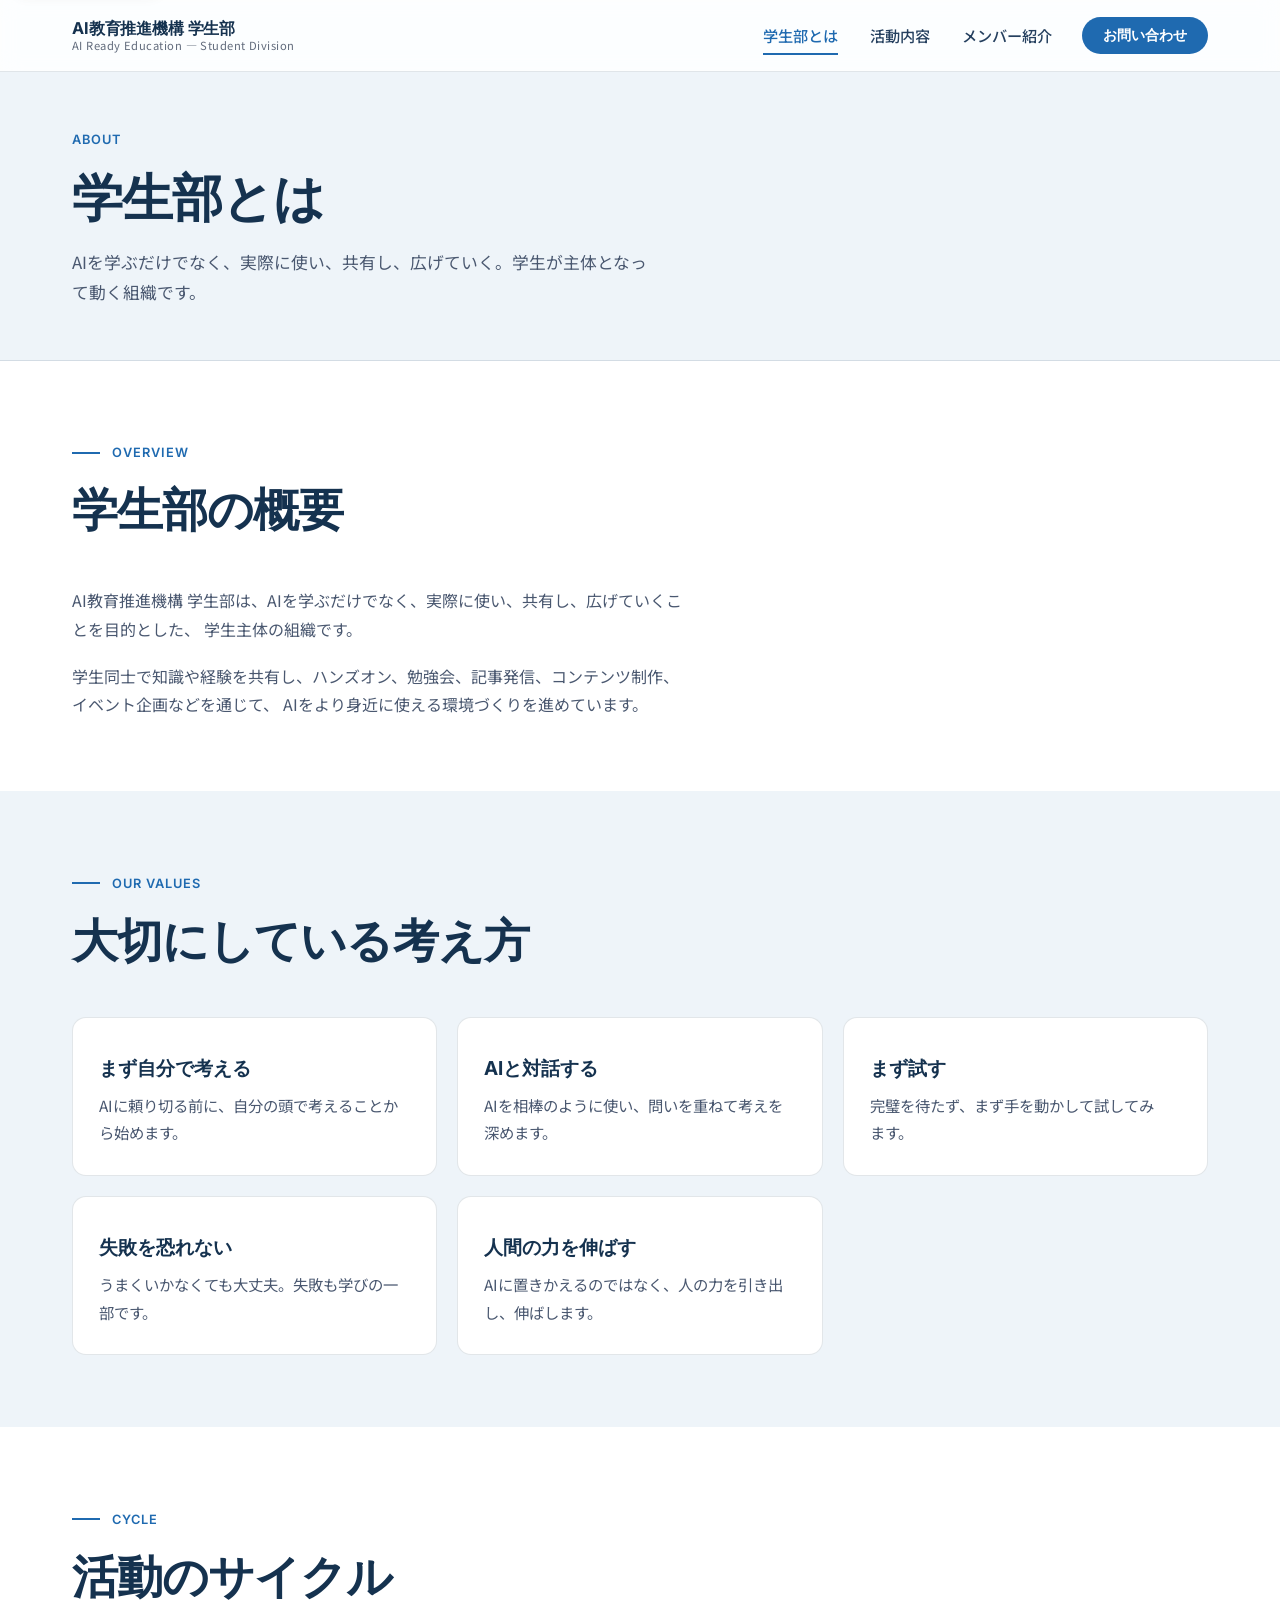
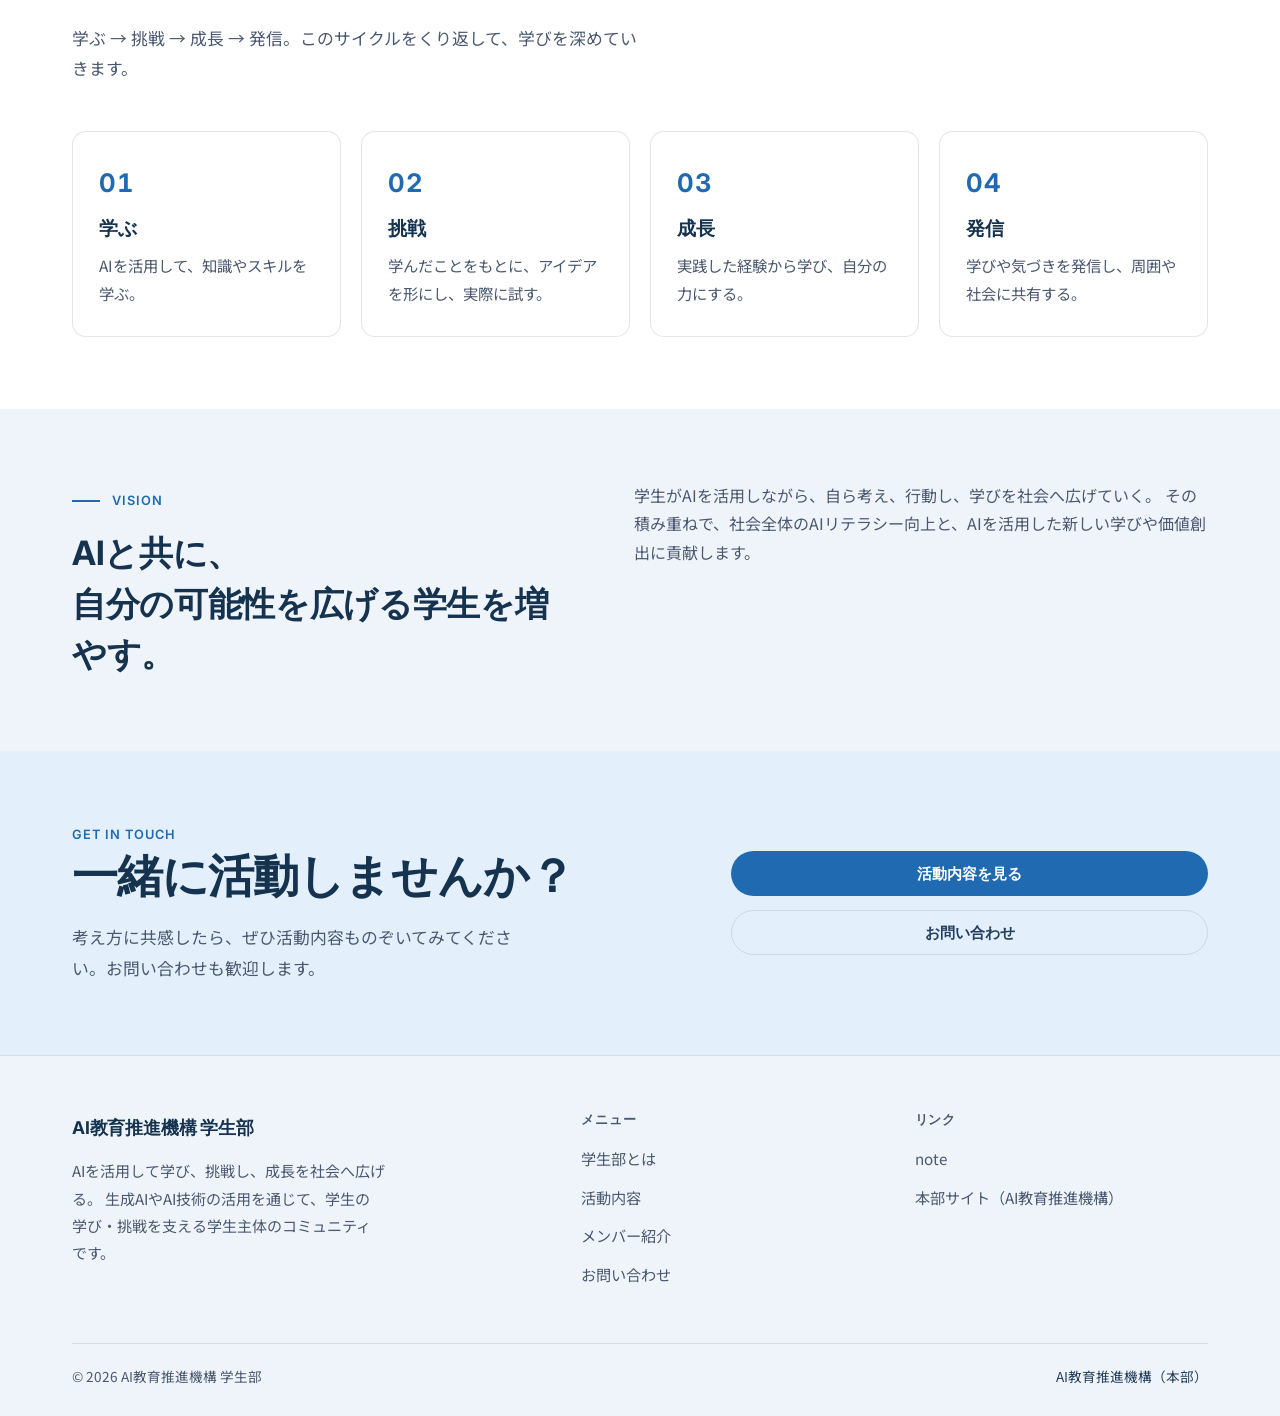
==== commit 03cd79bb: "rebuild: 指定の新IA・実コンテンツで全ページ刷新（カタリバ参考） - ナビ刷新: 学生部とは / 活動内容 / メンバー紹介 / お問い合わせ - index: メインメッセージ「AIを活用" ====
--- a/about.html
+++ b/about.html
@@ -4,20 +4,20 @@
 <head>
   <meta charset="UTF-8">
   <meta name="viewport" content="width=device-width, initial-scale=1.0">
-  <meta name="description" content="AI教育推進機構 学生部の理念・価値観・設立背景・これから。AIを使って学んで、つくってみる学生組織の考え方を紹介します。">
-  <title>私たちについて — AI教育推進機構 学生部</title>
+  <meta name="description" content="AI教育推進機構 学生部とは。AIを学ぶだけでなく、実際に使い、共有し、広げていく学生主体の組織です。概要・大切にしている考え方・活動のサイクル・目指す未来を紹介します。">
+  <title>学生部とは — AI教育推進機構 学生部</title>
   <link rel="canonical" href="https://shunta-tf.github.io/ai_ready_stu/about.html">
 
   <meta property="og:type" content="website">
   <meta property="og:site_name" content="AI教育推進機構 学生部">
   <meta property="og:locale" content="ja_JP">
-  <meta property="og:title" content="私たちについて — AI教育推進機構 学生部">
-  <meta property="og:description" content="理念・価値観・設立背景・これから。AIを使って学んで、つくってみる学生組織です。">
+  <meta property="og:title" content="学生部とは — AI教育推進機構 学生部">
+  <meta property="og:description" content="AIを学ぶだけでなく、使い、共有し、広げていく学生主体の組織。考え方・活動のサイクル・目指す未来を紹介します。">
   <meta property="og:url" content="https://shunta-tf.github.io/ai_ready_stu/about.html">
   <meta property="og:image" content="https://shunta-tf.github.io/ai_ready_stu/images/hero/ogp.jpg">
   <meta name="twitter:card" content="summary_large_image">
-  <meta name="twitter:title" content="私たちについて — AI教育推進機構 学生部">
-  <meta name="twitter:description" content="AIを使って学んで、つくってみる学生組織の考え方。">
+  <meta name="twitter:title" content="学生部とは — AI教育推進機構 学生部">
+  <meta name="twitter:description" content="AIを使い、共有し、広げていく学生主体の組織です。">
   <meta name="twitter:image" content="https://shunta-tf.github.io/ai_ready_stu/images/hero/ogp.jpg">
 
   <link rel="preconnect" href="https://fonts.googleapis.com">
@@ -31,7 +31,7 @@
     "@type": "BreadcrumbList",
     "itemListElement": [
       { "@type": "ListItem", "position": 1, "name": "トップ", "item": "https://shunta-tf.github.io/ai_ready_stu/" },
-      { "@type": "ListItem", "position": 2, "name": "私たちについて", "item": "https://shunta-tf.github.io/ai_ready_stu/about.html" }
+      { "@type": "ListItem", "position": 2, "name": "学生部とは", "item": "https://shunta-tf.github.io/ai_ready_stu/about.html" }
     ]
   }
   </script>
@@ -51,9 +51,9 @@
       </button>
       <nav class="nav" id="primary-nav" aria-label="グローバルナビゲーション">
         <ul class="nav-list">
-          <li><a class="nav-link" href="activities.html">活動・実績</a></li>
-          <li><a class="nav-link" href="about.html">私たちについて</a></li>
-          <li><a class="nav-link" href="members.html">体制</a></li>
+          <li><a class="nav-link" href="about.html">学生部とは</a></li>
+          <li><a class="nav-link" href="activities.html">活動内容</a></li>
+          <li><a class="nav-link" href="members.html">メンバー紹介</a></li>
         </ul>
         <a class="btn btn-primary nav-cta" href="contact.html">お問い合わせ</a>
       </nav>
@@ -62,127 +62,113 @@
 
   <main id="main">
 
-    <!-- ページ見出し帯 -->
     <section class="page-hero">
       <div class="container">
-        <p class="eyebrow">About us</p>
-        <h1 class="page-title">私たちについて</h1>
+        <p class="eyebrow">About</p>
+        <h1 class="page-title">学生部とは</h1>
         <p class="page-lead">
-          AI教育推進機構 学生部は、AIを目的ではなく手段として捉え、
-          学生が学び合い挑戦できる実践の場をつくる学生組織である。
+          AIを学ぶだけでなく、実際に使い、共有し、広げていく。学生が主体となって動く組織です。
         </p>
       </div>
     </section>
 
-    <!-- 理念 -->
-    <section class="section" aria-labelledby="mission-title">
+    <!-- 概要 -->
+    <section class="section" aria-labelledby="overview-title">
+      <div class="container">
+        <div class="section-header fade-in">
+          <p class="section-label">Overview</p>
+          <h2 class="section-title" id="overview-title">学生部の概要</h2>
+        </div>
+        <div class="prose fade-in">
+          <p>
+            AI教育推進機構 学生部は、AIを学ぶだけでなく、実際に使い、共有し、広げていくことを目的とした、
+            学生主体の組織です。
+          </p>
+          <p>
+            学生同士で知識や経験を共有し、ハンズオン、勉強会、記事発信、コンテンツ制作、イベント企画などを通じて、
+            AIをより身近に使える環境づくりを進めています。
+          </p>
+        </div>
+      </div>
+    </section>
+
+    <!-- 大切にしている考え方 -->
+    <section class="section section--alt" aria-labelledby="values-title">
+      <div class="container">
+        <div class="section-header fade-in">
+          <p class="section-label">Our values</p>
+          <h2 class="section-title" id="values-title">大切にしている考え方</h2>
+        </div>
+        <div class="grid grid-3">
+          <article class="card fade-in">
+            <h3 class="card-title">まず自分で考える</h3>
+            <p class="card-body">AIに頼り切る前に、自分の頭で考えることから始めます。</p>
+          </article>
+          <article class="card fade-in">
+            <h3 class="card-title">AIと対話する</h3>
+            <p class="card-body">AIを相棒のように使い、問いを重ねて考えを深めます。</p>
+          </article>
+          <article class="card fade-in">
+            <h3 class="card-title">まず試す</h3>
+            <p class="card-body">完璧を待たず、まず手を動かして試してみます。</p>
+          </article>
+          <article class="card fade-in">
+            <h3 class="card-title">失敗を恐れない</h3>
+            <p class="card-body">うまくいかなくても大丈夫。失敗も学びの一部です。</p>
+          </article>
+          <article class="card fade-in">
+            <h3 class="card-title">人間の力を伸ばす</h3>
+            <p class="card-body">AIに置きかえるのではなく、人の力を引き出し、伸ばします。</p>
+          </article>
+        </div>
+      </div>
+    </section>
+
+    <!-- 活動のサイクル -->
+    <section class="section" aria-labelledby="cycle-title">
+      <div class="container">
+        <div class="section-header fade-in">
+          <p class="section-label">Cycle</p>
+          <h2 class="section-title" id="cycle-title">活動のサイクル</h2>
+          <p class="section-lead">学ぶ → 挑戦 → 成長 → 発信。このサイクルをくり返して、学びを深めていきます。</p>
+        </div>
+        <div class="grid grid-4">
+          <article class="card fade-in">
+            <p class="step-num">01</p>
+            <h3 class="card-title">学ぶ</h3>
+            <p class="card-body">AIを活用して、知識やスキルを学ぶ。</p>
+          </article>
+          <article class="card fade-in">
+            <p class="step-num">02</p>
+            <h3 class="card-title">挑戦</h3>
+            <p class="card-body">学んだことをもとに、アイデアを形にし、実際に試す。</p>
+          </article>
+          <article class="card fade-in">
+            <p class="step-num">03</p>
+            <h3 class="card-title">成長</h3>
+            <p class="card-body">実践した経験から学び、自分の力にする。</p>
+          </article>
+          <article class="card fade-in">
+            <p class="step-num">04</p>
+            <h3 class="card-title">発信</h3>
+            <p class="card-body">学びや気づきを発信し、周囲や社会に共有する。</p>
+          </article>
+        </div>
+      </div>
+    </section>
+
+    <!-- 目指す未来 -->
+    <section class="section section--alt" aria-labelledby="future-title">
       <div class="container statement-wrap">
         <div class="fade-in">
-          <p class="section-label">Mission</p>
-          <h2 class="statement" id="mission-title">AIは目的じゃなくて、<br>やってみるための道具。</h2>
+          <p class="section-label">Vision</p>
+          <h2 class="statement" id="future-title">AIと共に、<br>自分の可能性を広げる学生を増やす。</h2>
         </div>
         <div class="prose fade-in">
           <p>
-            大事にしているのは、技術そのものよりも、<strong>それを使って何をやってみるか、何を学ぶか</strong>です。
-            AIは、学生一人ひとりの「やってみたい」を後押しする道具だと考えています。
-          </p>
-          <p>
-            だから、活動の主役はいつも学生です。記事を書く、ガイドをつくる、本を選ぶ、集まって手を動かす。
-            その積み重ねのなかで、学び方そのものを少しずつ新しくしていきます。
-          </p>
-          <p>
-            本部であるAI教育推進機構の考え方を、学生の現場で、実際にやってみることで形にする。
-            それが学生部の役割だと思っています。
-          </p>
-        </div>
-      </div>
-    </section>
-
-    <!-- 価値観3つ -->
-    <section class="section section--alt" aria-labelledby="values-title">
-      <div class="container">
-        <div class="section-header fade-in">
-          <p class="section-label">Our values</p>
-          <h2 class="section-title" id="values-title">大切にしている3つの価値観</h2>
-        </div>
-
-        <!-- 「信頼」は確定（spec §8）。挑戦・共創は暫定。正式な価値観が決まり次第差し替える。 -->
-        <div class="grid grid-3">
-          <article class="card fade-in">
-            <p class="card-eyebrow">Value 01</p>
-            <h3 class="card-title">信頼</h3>
-            <p class="card-body">
-              できていることと、これからのことを、正直に分けて伝えます。
-              話を大きく見せず、ありのままを載せます。
-            </p>
-          </article>
-
-          <article class="card fade-in">
-            <p class="card-eyebrow">Value 02</p>
-            <h3 class="card-title">挑戦</h3>
-            <p class="card-body">
-              失敗を気にせず、まず手を動かしてみる。完成度よりも、踏み出した一歩と、そこから得る学びを大事にします。
-            </p>
-          </article>
-
-          <article class="card fade-in">
-            <p class="card-eyebrow">Value 03</p>
-            <h3 class="card-title">共創</h3>
-            <p class="card-body">
-              学生も社会人も専門家も、立場を越えて一緒に学びます。一人で抱え込まず、みんなで新しい学び方をつくります。
-            </p>
-          </article>
-        </div>
-      </div>
-    </section>
-
-    <!-- 設立背景 -->
-    <section class="section" aria-labelledby="background-title">
-      <div class="container">
-        <div class="section-header fade-in">
-          <p class="section-label">Background</p>
-          <h2 class="section-title" id="background-title">設立の背景</h2>
-        </div>
-        <!-- 設立時期を明記する場合は最初の文に追記する（例: 2025年に〜）。 -->
-        <div class="prose fade-in">
-          <p>
-            学生部は、AI教育推進機構の活動の一つとして、学生が中心になって始まりました。
-            AIが一気に広がるいま、「使う側」である学生自身が学び方を見直して、
-            その過程を言葉にして発信できる場があるといいよね——そんな思いがきっかけです。
-          </p>
-          <p>
-            まだ始まったばかりの団体なので、これまでの実績を大きく見せることはしません。
-            <strong>いまやっていること</strong>と<strong>これから向かう先</strong>で、歩みを見てもらえたらと思います。
-          </p>
-        </div>
-      </div>
-    </section>
-
-    <!-- 目指す姿（短期/中期/長期） -->
-    <section class="section section--alt" aria-labelledby="vision-title">
-      <div class="container">
-        <div class="section-header fade-in">
-          <p class="section-label">Where we are heading</p>
-          <h2 class="section-title" id="vision-title">目指す姿</h2>
-          <p class="section-lead">短期・中期・長期で、これから向かいたい方向をまとめました。具体的な目標は少しずつ更新していきます。</p>
-        </div>
-
-        <div class="grid grid-3">
-          <article class="card fade-in">
-            <p class="card-eyebrow">短期</p>
-            <h3 class="card-title">発信を続ける</h3>
-            <p class="card-body">note記事や学習ガイドの発信を、無理のないペースで続けます。</p>
-          </article>
-          <article class="card fade-in">
-            <p class="card-eyebrow">中期</p>
-            <h3 class="card-title">学びの道筋を整える</h3>
-            <p class="card-body">初学者向けの学習の道筋を整理して、誰でもたどれる形にまとめます。</p>
-          </article>
-          <article class="card fade-in">
-            <p class="card-eyebrow">長期</p>
-            <h3 class="card-title">挑戦の場を広げる</h3>
-            <p class="card-body">いろいろな人や場とつながって、学生が挑戦できる機会を増やしていきます。</p>
-          </article>
+            学生がAIを活用しながら、自ら考え、行動し、学びを社会へ広げていく。
+            その積み重ねで、社会全体のAIリテラシー向上と、AIを活用した新しい学びや価値創出に貢献します。
+          </p>
         </div>
       </div>
     </section>
@@ -193,12 +179,12 @@
         <div class="cta-inner">
           <div class="fade-in">
             <p class="eyebrow">Get in touch</p>
-            <h2 class="section-title" id="cta-title">一緒に活動しませんか</h2>
-            <p class="cta-lead">学生メンバーとしての参加も、取材やご相談も歓迎します。お気軽にどうぞ。</p>
+            <h2 class="section-title" id="cta-title">一緒に活動しませんか？</h2>
+            <p class="cta-lead">考え方に共感したら、ぜひ活動内容ものぞいてみてください。お問い合わせも歓迎します。</p>
           </div>
           <div class="cta-actions fade-in">
-            <a class="btn btn-primary" href="contact.html">お問い合わせ</a>
-            <a class="btn btn-ghost" href="activities.html">活動を見てみる</a>
+            <a class="btn btn-primary" href="activities.html">活動内容を見る</a>
+            <a class="btn btn-ghost" href="contact.html">お問い合わせ</a>
           </div>
         </div>
       </div>
@@ -212,26 +198,24 @@
         <div class="footer-col footer-brand">
           <span class="brand-name">AI教育推進機構 学生部</span>
           <p class="footer-tagline">
-            AI教育推進機構の学生組織です。AIを使って、学んで、つくって、ためしてみる。
-            学生だからこそできる学び方を、楽しみながら探しています。
+            AIを活用して学び、挑戦し、成長を社会へ広げる。
+            生成AIやAI技術の活用を通じて、学生の学び・挑戦を支える学生主体のコミュニティです。
           </p>
         </div>
         <div class="footer-col">
-          <h3>サイトマップ</h3>
+          <h3>メニュー</h3>
           <ul>
-            <li><a href="activities.html">活動・実績</a></li>
-            <li><a href="about.html">私たちについて</a></li>
-            <li><a href="members.html">体制</a></li>
+            <li><a href="about.html">学生部とは</a></li>
+            <li><a href="activities.html">活動内容</a></li>
+            <li><a href="members.html">メンバー紹介</a></li>
             <li><a href="contact.html">お問い合わせ</a></li>
           </ul>
         </div>
         <div class="footer-col">
           <h3>リンク</h3>
           <ul>
-            <li><a href="https://ai-ready-education.org/" target="_blank" rel="noopener">本部サイト</a></li>
-            <li><a href="https://note.com/" target="_blank" rel="noopener">note</a></li>
-            <li><a href="https://www.youtube.com/" target="_blank" rel="noopener">YouTube</a></li>
-            <li><a href="https://x.com/" target="_blank" rel="noopener">X (旧Twitter)</a></li>
+            <li><a href="https://note.com/ai_re_stu" target="_blank" rel="noopener">note</a></li>
+            <li><a href="https://ai-ready-education.org/" target="_blank" rel="noopener">本部サイト（AI教育推進機構）</a></li>
           </ul>
         </div>
       </div>
--- a/css/style.css
+++ b/css/style.css
@@ -720,6 +720,38 @@
 .grid { display: grid; gap: 20px; }
 .grid-2 { grid-template-columns: repeat(2, 1fr); }
 .grid-3 { grid-template-columns: repeat(3, 1fr); }
+.grid-4 { grid-template-columns: repeat(4, 1fr); }
+
+/* チェックリスト（「期待すること」など） */
+.checklist {
+  display: grid;
+  grid-template-columns: repeat(2, 1fr);
+  gap: 16px 32px;
+}
+.check-item {
+  position: relative;
+  padding-left: 30px;
+  color: var(--text-primary);
+  font-weight: 500;
+  line-height: 1.7;
+}
+.check-item::before {
+  content: "✓";
+  position: absolute;
+  left: 0; top: 0;
+  color: var(--accent);
+  font-weight: 700;
+}
+
+/* 大きな番号（活動のサイクル） */
+.step-num {
+  font-family: var(--font-display);
+  font-size: 1.6rem;
+  font-weight: 700;
+  color: var(--accent);
+  letter-spacing: 0.02em;
+  font-variant-numeric: tabular-nums;
+}
 
 /* 汎用カード（ホバーで上部コーラル線 + 控えめなリフト） */
 .card {
@@ -919,6 +951,7 @@
   .highlight-grid { grid-template-columns: repeat(2, 1fr); }
   .cta-inner { grid-template-columns: 1fr; gap: 28px; }
   .grid-3 { grid-template-columns: repeat(2, 1fr); }
+  .grid-4 { grid-template-columns: repeat(2, 1fr); }
   .statement-wrap { grid-template-columns: 1fr; gap: 24px; }
 }
 
@@ -971,7 +1004,8 @@
   .nav-cta { margin: 16px 0 0; align-self: flex-start; }
 
   .partner-grid { grid-template-columns: 1fr; }
-  .grid-2, .grid-3 { grid-template-columns: 1fr; }
+  .grid-2, .grid-3, .grid-4 { grid-template-columns: 1fr; }
+  .checklist { grid-template-columns: 1fr; }
   .footer-grid { grid-template-columns: 1fr 1fr; gap: 28px; }
   .footer-brand { grid-column: 1 / -1; }
 
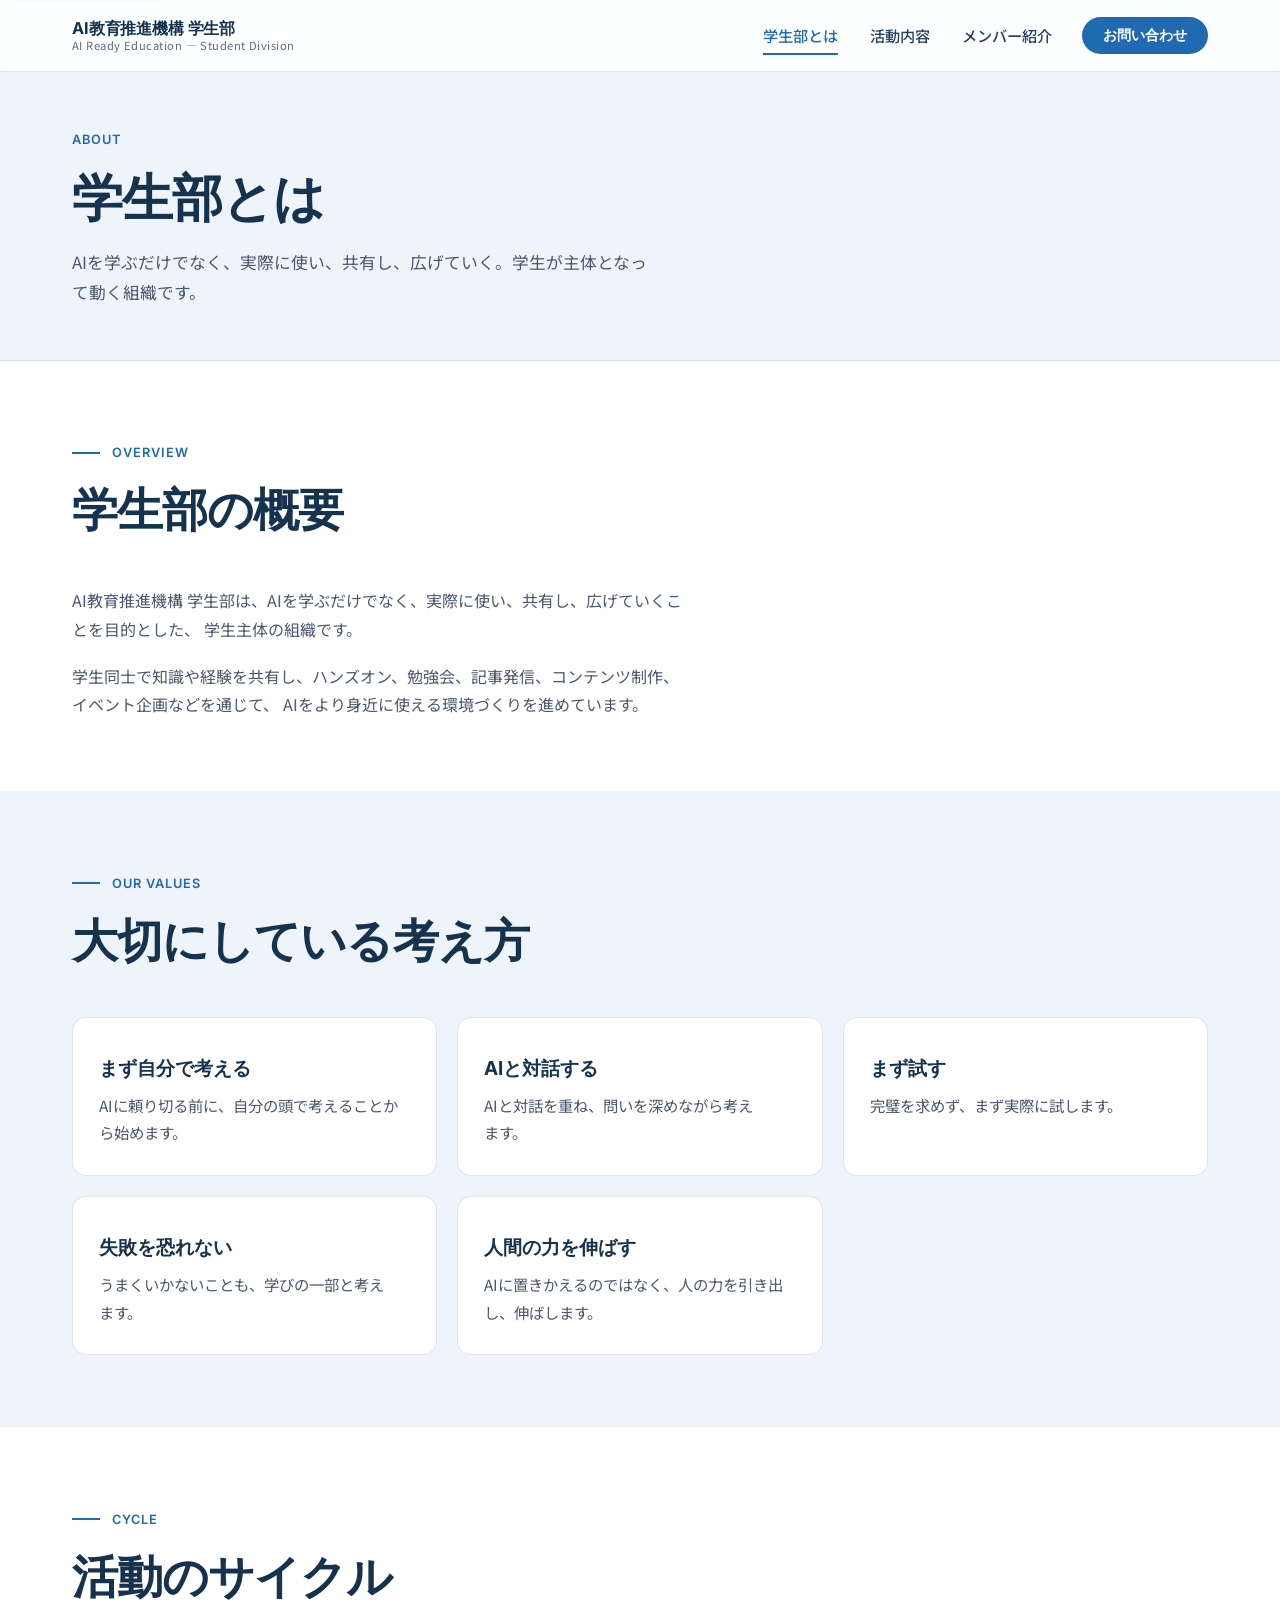
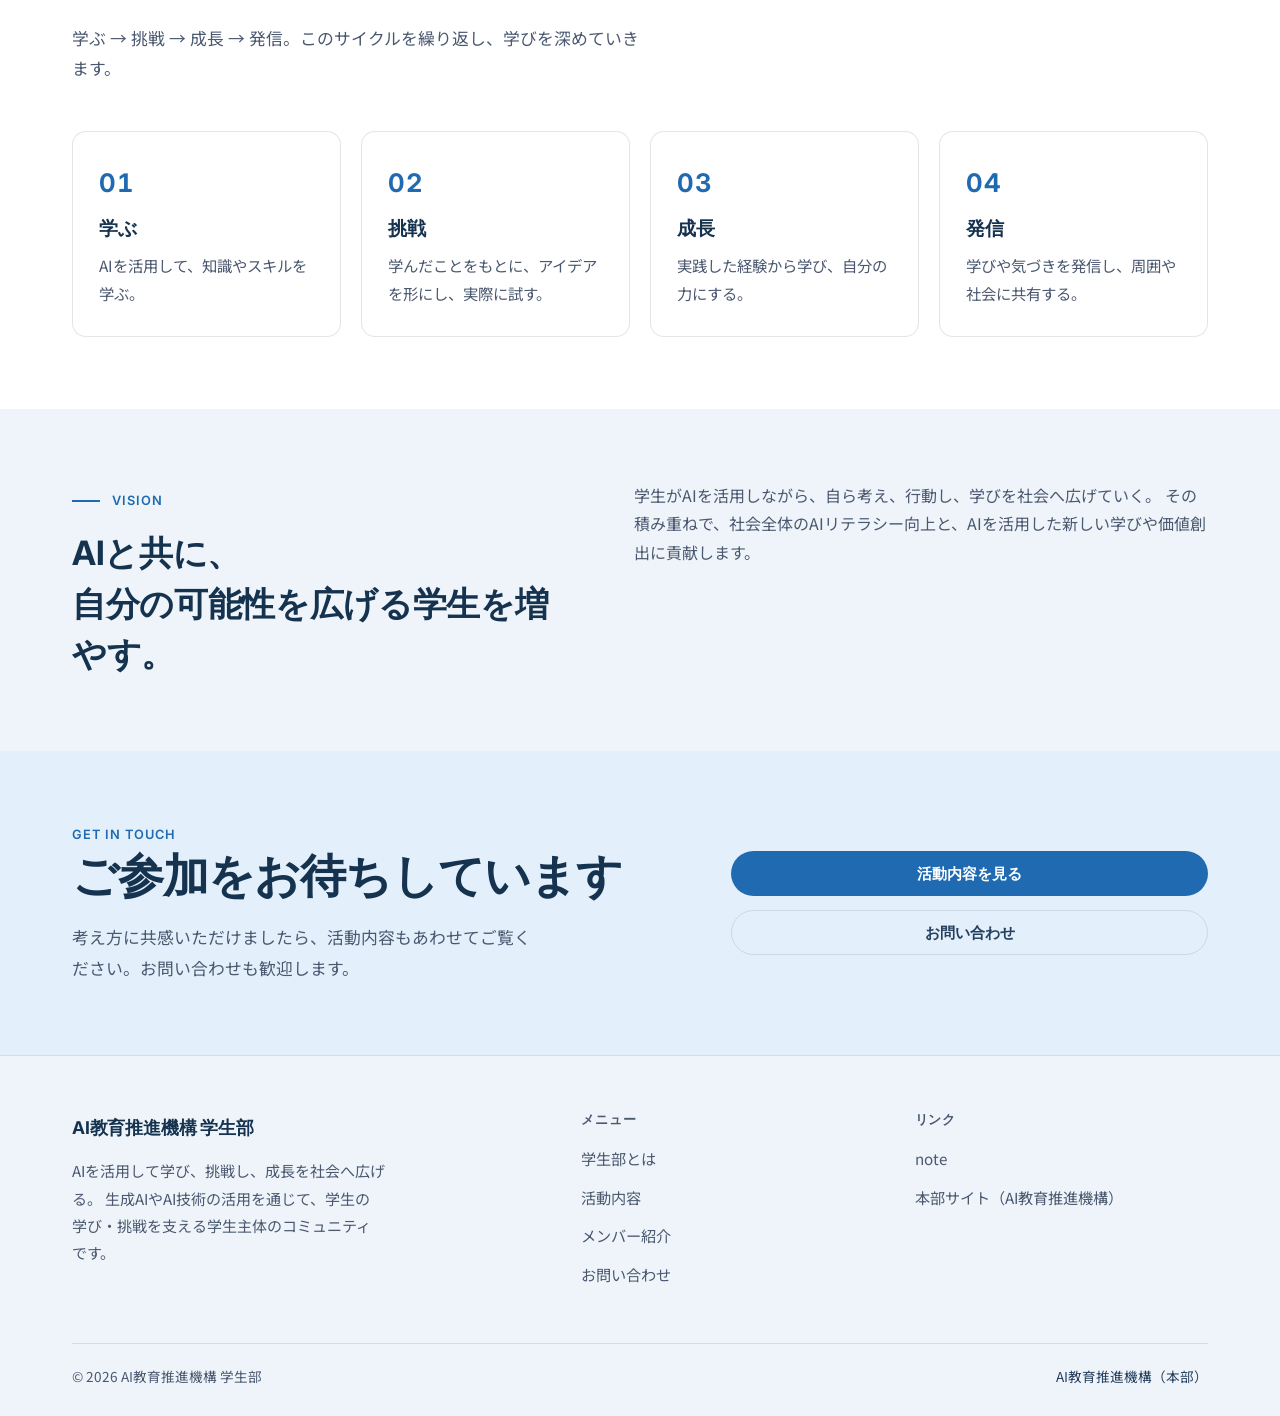
==== commit 8644c7a2: "copy: 話し言葉・くだけた表現を落ち着いた書き言葉に統一 - 見出し: 「こんなことをしています」→「主な活動」、「こんな人を待っています」→「求める人物像」、「もっと知る」→「学生部について」 " ====
--- a/about.html
+++ b/about.html
@@ -106,15 +106,15 @@
           </article>
           <article class="card fade-in">
             <h3 class="card-title">AIと対話する</h3>
-            <p class="card-body">AIを相棒のように使い、問いを重ねて考えを深めます。</p>
+            <p class="card-body">AIと対話を重ね、問いを深めながら考えます。</p>
           </article>
           <article class="card fade-in">
             <h3 class="card-title">まず試す</h3>
-            <p class="card-body">完璧を待たず、まず手を動かして試してみます。</p>
+            <p class="card-body">完璧を求めず、まず実際に試します。</p>
           </article>
           <article class="card fade-in">
             <h3 class="card-title">失敗を恐れない</h3>
-            <p class="card-body">うまくいかなくても大丈夫。失敗も学びの一部です。</p>
+            <p class="card-body">うまくいかないことも、学びの一部と考えます。</p>
           </article>
           <article class="card fade-in">
             <h3 class="card-title">人間の力を伸ばす</h3>
@@ -130,7 +130,7 @@
         <div class="section-header fade-in">
           <p class="section-label">Cycle</p>
           <h2 class="section-title" id="cycle-title">活動のサイクル</h2>
-          <p class="section-lead">学ぶ → 挑戦 → 成長 → 発信。このサイクルをくり返して、学びを深めていきます。</p>
+          <p class="section-lead">学ぶ → 挑戦 → 成長 → 発信。このサイクルを繰り返し、学びを深めていきます。</p>
         </div>
         <div class="grid grid-4">
           <article class="card fade-in">
@@ -179,8 +179,8 @@
         <div class="cta-inner">
           <div class="fade-in">
             <p class="eyebrow">Get in touch</p>
-            <h2 class="section-title" id="cta-title">一緒に活動しませんか？</h2>
-            <p class="cta-lead">考え方に共感したら、ぜひ活動内容ものぞいてみてください。お問い合わせも歓迎します。</p>
+            <h2 class="section-title" id="cta-title">ご参加をお待ちしています</h2>
+            <p class="cta-lead">考え方に共感いただけましたら、活動内容もあわせてご覧ください。お問い合わせも歓迎します。</p>
           </div>
           <div class="cta-actions fade-in">
             <a class="btn btn-primary" href="activities.html">活動内容を見る</a>
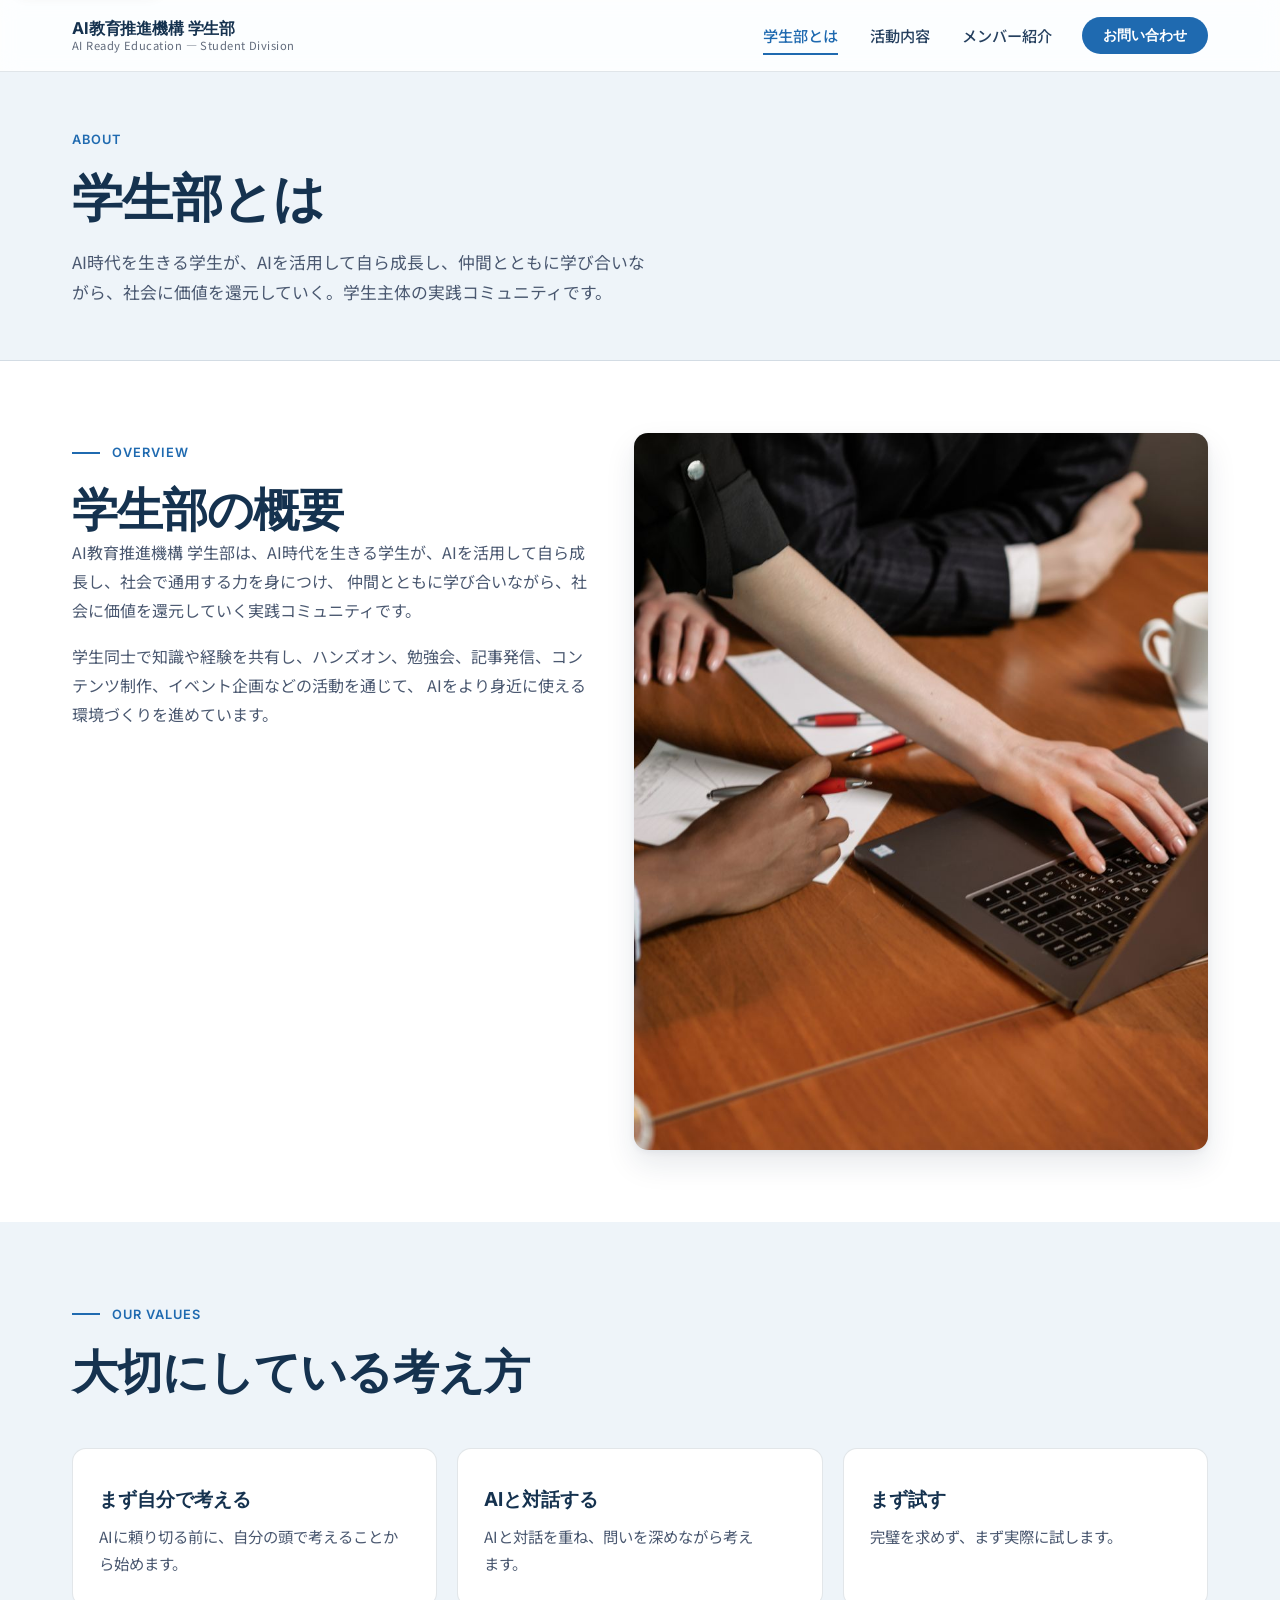
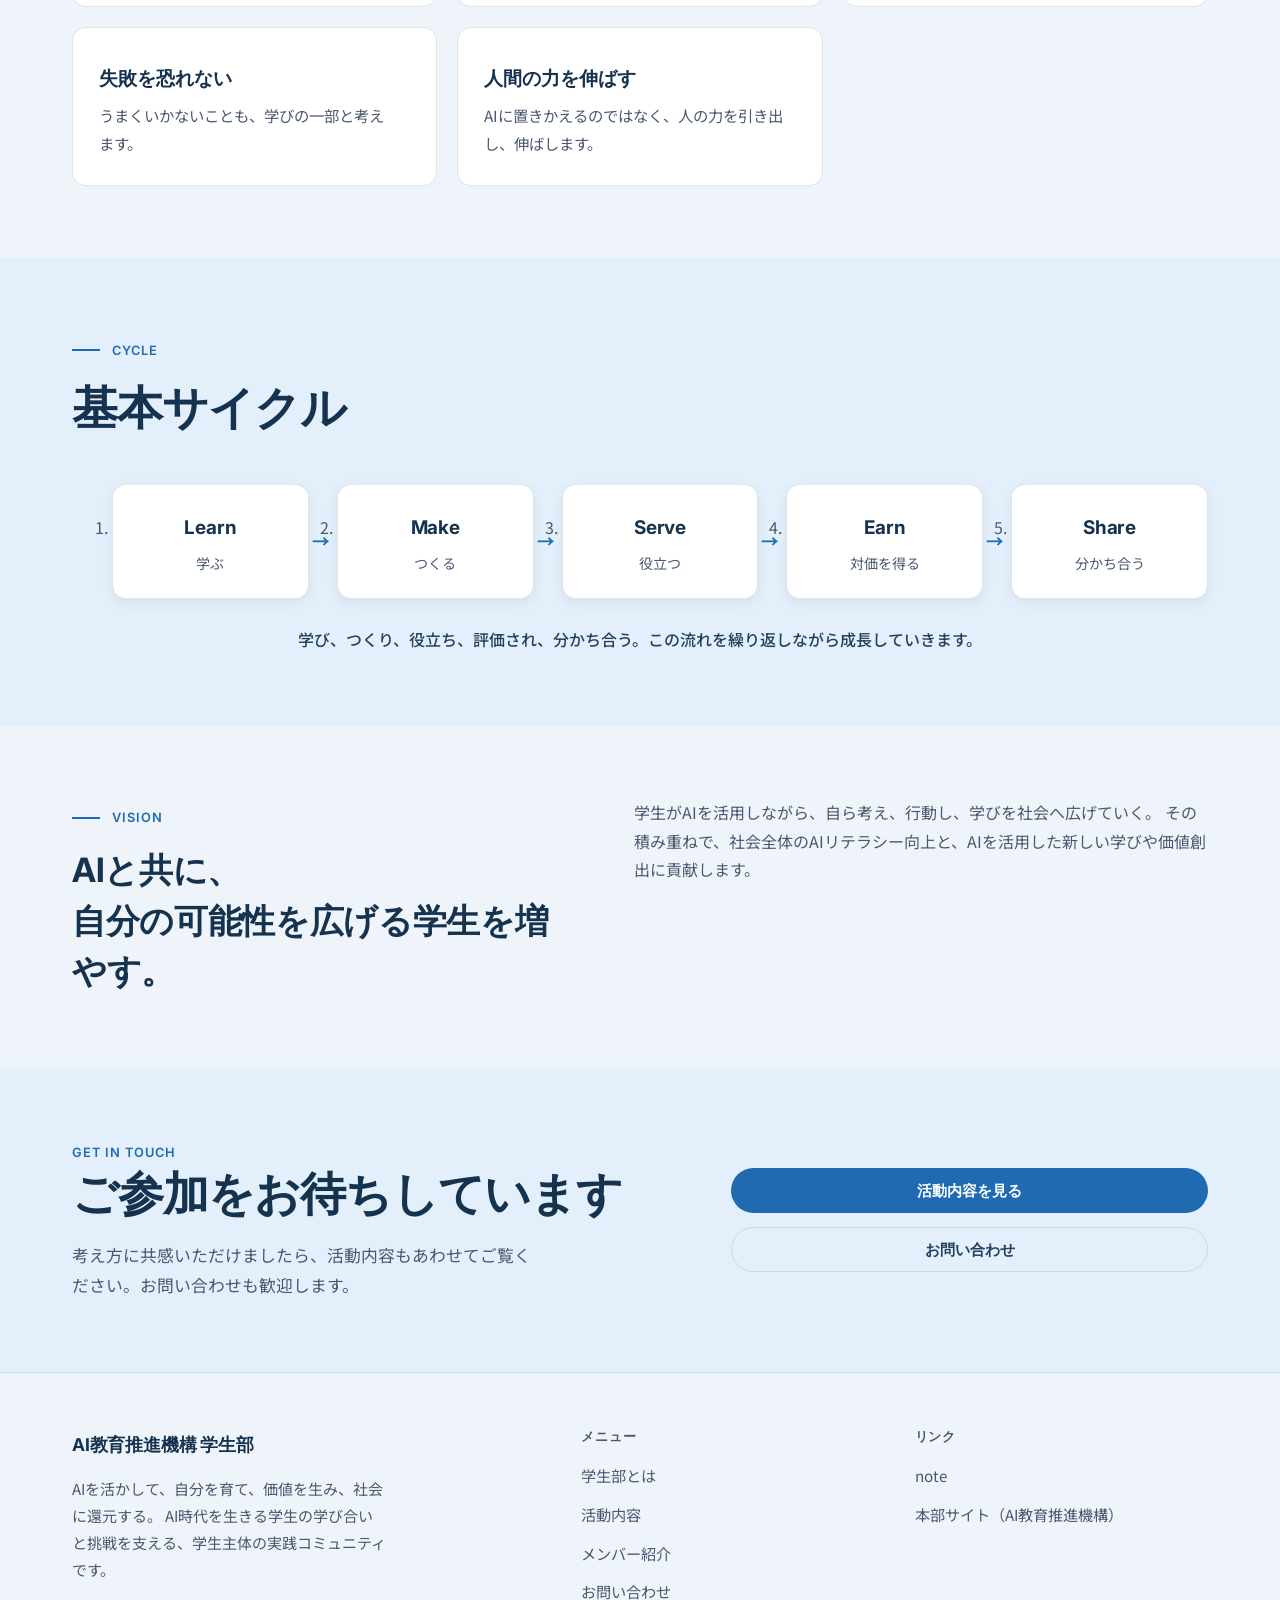
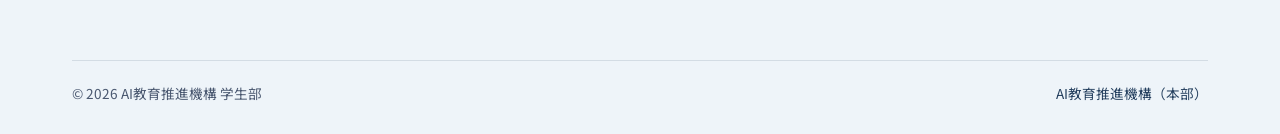
==== commit 993d4ac4: "redesign: 行動指針ベースでプロフェッショナルに刷新（写真導入） - ヒーローを白基調のスプリット型（左テキスト×右写真）に変更、タグチップ廃止 - トップに行動指針3本柱（写真カード）・基本" ====
--- a/about.html
+++ b/about.html
@@ -67,27 +67,30 @@
         <p class="eyebrow">About</p>
         <h1 class="page-title">学生部とは</h1>
         <p class="page-lead">
-          AIを学ぶだけでなく、実際に使い、共有し、広げていく。学生が主体となって動く組織です。
+          AI時代を生きる学生が、AIを活用して自ら成長し、仲間とともに学び合いながら、社会に価値を還元していく。学生主体の実践コミュニティです。
         </p>
       </div>
     </section>
 
     <!-- 概要 -->
     <section class="section" aria-labelledby="overview-title">
-      <div class="container">
-        <div class="section-header fade-in">
+      <div class="container statement-wrap">
+        <div class="fade-in">
           <p class="section-label">Overview</p>
           <h2 class="section-title" id="overview-title">学生部の概要</h2>
-        </div>
-        <div class="prose fade-in">
-          <p>
-            AI教育推進機構 学生部は、AIを学ぶだけでなく、実際に使い、共有し、広げていくことを目的とした、
-            学生主体の組織です。
-          </p>
-          <p>
-            学生同士で知識や経験を共有し、ハンズオン、勉強会、記事発信、コンテンツ制作、イベント企画などを通じて、
-            AIをより身近に使える環境づくりを進めています。
-          </p>
+          <div class="prose">
+            <p>
+              AI教育推進機構 学生部は、AI時代を生きる学生が、AIを活用して自ら成長し、社会で通用する力を身につけ、
+              仲間とともに学び合いながら、社会に価値を還元していく実践コミュニティです。
+            </p>
+            <p>
+              学生同士で知識や経験を共有し、ハンズオン、勉強会、記事発信、コンテンツ制作、イベント企画などの活動を通じて、
+              AIをより身近に使える環境づくりを進めています。
+            </p>
+          </div>
+        </div>
+        <div class="photo-frame photo-frame--tall fade-in">
+          <img src="images/photos/about-team.jpg" alt="" loading="lazy" width="900" height="1100">
         </div>
       </div>
     </section>
@@ -124,36 +127,21 @@
       </div>
     </section>
 
-    <!-- 活動のサイクル -->
-    <section class="section" aria-labelledby="cycle-title">
+    <!-- 基本サイクル -->
+    <section class="section section--sky" aria-labelledby="cycle-title">
       <div class="container">
         <div class="section-header fade-in">
           <p class="section-label">Cycle</p>
-          <h2 class="section-title" id="cycle-title">活動のサイクル</h2>
-          <p class="section-lead">学ぶ → 挑戦 → 成長 → 発信。このサイクルを繰り返し、学びを深めていきます。</p>
-        </div>
-        <div class="grid grid-4">
-          <article class="card fade-in">
-            <p class="step-num">01</p>
-            <h3 class="card-title">学ぶ</h3>
-            <p class="card-body">AIを活用して、知識やスキルを学ぶ。</p>
-          </article>
-          <article class="card fade-in">
-            <p class="step-num">02</p>
-            <h3 class="card-title">挑戦</h3>
-            <p class="card-body">学んだことをもとに、アイデアを形にし、実際に試す。</p>
-          </article>
-          <article class="card fade-in">
-            <p class="step-num">03</p>
-            <h3 class="card-title">成長</h3>
-            <p class="card-body">実践した経験から学び、自分の力にする。</p>
-          </article>
-          <article class="card fade-in">
-            <p class="step-num">04</p>
-            <h3 class="card-title">発信</h3>
-            <p class="card-body">学びや気づきを発信し、周囲や社会に共有する。</p>
-          </article>
-        </div>
+          <h2 class="section-title" id="cycle-title">基本サイクル</h2>
+        </div>
+        <ol class="cycle-flow fade-in">
+          <li class="cycle-step"><p class="cycle-en">Learn</p><p class="cycle-ja">学ぶ</p></li>
+          <li class="cycle-step"><p class="cycle-en">Make</p><p class="cycle-ja">つくる</p></li>
+          <li class="cycle-step"><p class="cycle-en">Serve</p><p class="cycle-ja">役立つ</p></li>
+          <li class="cycle-step"><p class="cycle-en">Earn</p><p class="cycle-ja">対価を得る</p></li>
+          <li class="cycle-step"><p class="cycle-en">Share</p><p class="cycle-ja">分かち合う</p></li>
+        </ol>
+        <p class="cycle-caption fade-in">学び、つくり、役立ち、評価され、分かち合う。この流れを繰り返しながら成長していきます。</p>
       </div>
     </section>
 
@@ -198,8 +186,8 @@
         <div class="footer-col footer-brand">
           <span class="brand-name">AI教育推進機構 学生部</span>
           <p class="footer-tagline">
-            AIを活用して学び、挑戦し、成長を社会へ広げる。
-            生成AIやAI技術の活用を通じて、学生の学び・挑戦を支える学生主体のコミュニティです。
+            AIを活かして、自分を育て、価値を生み、社会に還元する。
+            AI時代を生きる学生の学び合いと挑戦を支える、学生主体の実践コミュニティです。
           </p>
         </div>
         <div class="footer-col">
--- a/css/style.css
+++ b/css/style.css
@@ -354,53 +354,39 @@
 .nav-toggle[aria-expanded="true"] span:nth-child(3) { transform: translateY(-8px) rotate(-45deg); }
 
 /* ---------------------------------------------------------------------
-   6. ヒーロー（スライドショー + 暗オーバーレイ）
+   6. ヒーロー（左テキスト × 右写真のスプリット型）
    --------------------------------------------------------------------- */
 .hero {
   position: relative;
-  min-height: 74vh;
-  min-height: 74dvh;          /* モバイルのアドレスバー変動に追従 */
-  display: flex;
+  background-color: var(--bg-primary);
+  color: var(--text-primary);
+  overflow: hidden;
+}
+.hero .container { position: relative; z-index: var(--z-content); }
+.hero-grid {
+  display: grid;
+  grid-template-columns: 1.08fr 0.92fr;
+  gap: clamp(32px, 5vw, 64px);
   align-items: center;
-  background-color: var(--sky); /* 明るい水色のヒーロー（ポップ） */
-  color: var(--text-primary);
-  overflow: hidden;
-}
-.hero-slideshow {
-  position: absolute;
-  inset: 0;
-  z-index: var(--z-base);
-}
-.hero-slide {
-  position: absolute;
-  inset: 0;
-  background-size: cover;
-  background-position: center;
-  opacity: 0;
-  transition: opacity 1200ms var(--ease);
-}
-.hero-slide.is-active { opacity: 1; }
-/* 明るいヒーローでは暗オーバーレイは使わない（画像配置時のみ復活させる） */
-.hero-overlay { display: none; }
-.hero .container { position: relative; z-index: var(--z-content); }
-
-.hero-content { max-width: 760px; padding: calc(var(--header-height) + 40px) 0 48px; }
+  padding: calc(var(--header-height) + 56px) 0 72px;
+}
+.hero-content { max-width: 640px; }
 .hero .eyebrow { color: var(--accent); }
 .hero-title {
   margin-top: 16px;
-  font-size: clamp(2.4rem, 6vw, 4rem);
+  font-size: clamp(2.1rem, 4.6vw, 3.3rem);
   font-weight: 700;
   letter-spacing: -0.03em;
-  line-height: 1.18;
+  line-height: 1.28;
   color: var(--ink);
 }
 .hero-title .accent-line { color: var(--accent); }
 .hero-lead {
   margin-top: 22px;
-  font-size: clamp(1rem, 1.6vw, 1.18rem);
+  font-size: clamp(1rem, 1.5vw, 1.12rem);
   line-height: 1.95;
   color: var(--text-secondary);
-  max-width: 60ch;
+  max-width: 56ch;
 }
 .hero-actions {
   margin-top: 32px;
@@ -408,22 +394,24 @@
   flex-wrap: wrap;
   gap: 14px;
 }
-/* 活動を表す丸い水色タグ（ポップな一目わかる要素） */
-.hero-tags {
-  margin-top: 28px;
-  display: flex;
-  flex-wrap: wrap;
-  gap: 10px;
-}
-.hero-tag {
-  font-family: var(--font-display);
-  font-size: 0.85rem;
-  font-weight: 600;
-  color: var(--accent-dark);
-  background-color: var(--sky-tag);
-  padding: 8px 16px;
-  border-radius: var(--radius-pill);
-}
+.hero-photo {
+  aspect-ratio: 4 / 3;
+  border-radius: var(--radius);
+  overflow: hidden;
+  box-shadow: var(--shadow-hover);
+  background-color: var(--bg-secondary);
+}
+.hero-photo img { width: 100%; height: 100%; object-fit: cover; display: block; }
+
+/* 写真の共通フレーム（角丸 + 影） */
+.photo-frame {
+  border-radius: var(--radius);
+  overflow: hidden;
+  box-shadow: var(--shadow-hover);
+  background-color: var(--bg-secondary);
+}
+.photo-frame img { width: 100%; height: 100%; object-fit: cover; display: block; }
+.photo-frame--tall { aspect-ratio: 4 / 5; }
 
 /* ---------------------------------------------------------------------
    7. 実績ハイライト（フラットカード + 実施中/構想中ステータス）
@@ -815,6 +803,179 @@
 }
 .card-link:hover { color: var(--accent); }
 
+/* 記事カード（見出し画像つき・note記事一覧） */
+.article-card { padding: 0; display: flex; flex-direction: column; }
+.article-thumb {
+  aspect-ratio: 720 / 377;
+  background-color: var(--bg-secondary);
+  overflow: hidden;
+}
+.article-thumb img { width: 100%; height: 100%; object-fit: cover; display: block; }
+.article-body {
+  display: flex;
+  flex-direction: column;
+  flex: 1;
+  padding: 20px 22px 24px;
+}
+.article-cat {
+  align-self: flex-start;
+  font-family: var(--font-display);
+  font-size: 0.72rem;
+  font-weight: 600;
+  letter-spacing: 0.02em;
+  color: var(--accent-dark);
+  background-color: var(--accent-soft);
+  padding: 4px 12px;
+  border-radius: var(--radius-pill);
+  margin-bottom: 12px;
+}
+.article-title { font-size: 1.04rem; font-weight: 700; color: var(--ink); line-height: 1.5; }
+.article-desc { margin-top: 10px; font-size: 0.9rem; color: var(--text-secondary); line-height: 1.7; flex: 1; }
+.article-card .card-foot { margin-top: 16px; }
+
+/* note記事のジャンル見出し（ジャンルごとにグルーピング） */
+.article-group { margin-top: 56px; }
+.article-group:first-of-type { margin-top: 8px; }
+.article-group-title {
+  display: flex;
+  align-items: center;
+  gap: 14px;
+  font-size: 1.3rem;
+  font-weight: 700;
+  color: var(--ink);
+  margin-bottom: 26px;
+  padding-bottom: 14px;
+  border-bottom: 1px solid var(--border);
+}
+.article-group-title::before {
+  content: "";
+  flex: 0 0 auto;
+  width: 22px;
+  height: 3px;
+  border-radius: var(--radius-pill);
+  background-color: var(--accent);
+}
+.article-group-count {
+  font-family: var(--font-display);
+  font-size: 0.85rem;
+  font-weight: 600;
+  letter-spacing: 0.02em;
+  color: var(--text-muted);
+  font-variant-numeric: tabular-nums;
+}
+
+/* ---------------------------------------------------------------------
+   行動指針（写真つき3本柱カード）
+   .article-card とは別クラスにする（モバイルの :has(.article-card) 2列化を受けないため）
+   --------------------------------------------------------------------- */
+.pillar-card { padding: 0; display: flex; flex-direction: column; }
+.pillar-num {
+  font-family: var(--font-display);
+  font-size: 0.85rem;
+  font-weight: 700;
+  letter-spacing: 0.06em;
+  color: var(--accent);
+  margin-bottom: 8px;
+}
+.pillar-title {
+  font-size: 1.16rem;
+  font-weight: 700;
+  color: var(--ink);
+  line-height: 1.5;
+}
+.pillar-body {
+  margin-top: 10px;
+  font-size: 0.95rem;
+  line-height: 1.9;
+  color: var(--text-secondary);
+  flex: 1;
+}
+
+/* ---------------------------------------------------------------------
+   基本サイクル（Learn → Make → Serve → Earn → Share）
+   --------------------------------------------------------------------- */
+.section--sky { background-color: var(--sky); }
+.cycle-flow {
+  display: grid;
+  grid-template-columns: repeat(5, 1fr);
+  gap: 28px;
+}
+.cycle-step {
+  position: relative;
+  background-color: var(--bg-card);
+  border: 1px solid var(--border);
+  border-radius: var(--radius);
+  padding: 26px 16px 22px;
+  text-align: center;
+  box-shadow: var(--shadow);
+}
+.cycle-step:not(:last-child)::after {
+  content: "→";
+  position: absolute;
+  right: -22px;
+  top: 50%;
+  transform: translateY(-50%);
+  color: var(--accent);
+  font-weight: 700;
+  font-size: 1.1rem;
+}
+.cycle-en {
+  font-family: var(--font-display);
+  font-size: 1.18rem;
+  font-weight: 700;
+  letter-spacing: -0.01em;
+  color: var(--ink);
+}
+.cycle-ja {
+  margin-top: 6px;
+  font-size: 0.88rem;
+  color: var(--text-secondary);
+}
+.cycle-caption {
+  margin-top: 26px;
+  text-align: center;
+  font-size: 1rem;
+  color: var(--text-primary);
+  font-weight: 500;
+}
+
+/* ---------------------------------------------------------------------
+   行動宣言（チェック付きの宣言リスト）
+   --------------------------------------------------------------------- */
+.declaration-list {
+  display: grid;
+  gap: 14px;
+}
+.declaration-item {
+  display: flex;
+  gap: 14px;
+  align-items: flex-start;
+  background-color: var(--bg-card);
+  border: 1px solid var(--border);
+  border-radius: var(--radius);
+  padding: 18px 22px;
+  font-size: 1.02rem;
+  font-weight: 500;
+  line-height: 1.8;
+  color: var(--text-primary);
+  box-shadow: var(--shadow);
+}
+.declaration-item::before {
+  content: "✓";
+  flex: 0 0 auto;
+  width: 24px;
+  height: 24px;
+  display: inline-flex;
+  align-items: center;
+  justify-content: center;
+  border-radius: 50%;
+  background-color: var(--accent);
+  color: var(--on-dark);
+  font-size: 0.78rem;
+  font-weight: 700;
+  margin-top: 3px;
+}
+
 /* 大きめのステートメント（理念など） */
 .statement {
   font-family: var(--font-display);
@@ -850,8 +1011,11 @@
 }
 .member-card .member-photo img { width: 100%; height: 100%; object-fit: cover; }
 .member-name { margin-top: 16px; font-size: 1.1rem; font-weight: 700; color: var(--ink); }
-.member-role { margin-top: 4px; font-size: 0.85rem; font-weight: 600; color: var(--accent-dark); }
+.member-name .member-name-en { display: block; margin-top: 2px; font-family: var(--font-display); font-size: 0.8rem; font-weight: 600; letter-spacing: 0.02em; color: var(--text-muted); }
+.member-role { margin-top: 6px; font-size: 0.85rem; font-weight: 600; color: var(--accent-dark); }
+.member-affil { margin-top: 8px; font-size: 0.8rem; color: var(--text-muted); line-height: 1.65; }
 .member-bio { margin-top: 10px; font-size: 0.92rem; color: var(--text-secondary); }
+.member-card .card-foot { margin-top: 14px; }
 
 /* 連絡先などの定義リスト */
 .detail-list { display: grid; gap: 4px; margin-top: 12px; }
@@ -953,6 +1117,11 @@
   .grid-3 { grid-template-columns: repeat(2, 1fr); }
   .grid-4 { grid-template-columns: repeat(2, 1fr); }
   .statement-wrap { grid-template-columns: 1fr; gap: 24px; }
+  .hero-grid {
+    grid-template-columns: 1fr;
+    gap: 36px;
+    padding: calc(var(--header-height) + 40px) 0 56px;
+  }
 }
 
 @media (max-width: 768px) {
@@ -961,6 +1130,16 @@
   /* fixed ヘッダーは横の safe-area（横向きノッチ）を尊重 */
   .header-inner {
     padding: 0 max(20px, env(safe-area-inset-right)) 0 max(20px, env(safe-area-inset-left));
+  }
+
+  /* モバイルでは backdrop-filter を無効化し、ヘッダーを完全な不透明にする。
+     backdrop-filter / filter / transform を持つ要素は子孫の position:fixed の
+     「包含ブロック」になるため、ドロワー(.nav)がヘッダー高さ(72px)に閉じ込められ、
+     メニューの背景が出ず透けて見える不具合を防ぐ。 */
+  .site-header {
+    background-color: var(--bg-primary);
+    -webkit-backdrop-filter: none;
+    backdrop-filter: none;
   }
 
   /* モバイルナビ：右からスライドするパネル */
@@ -1005,6 +1184,12 @@
 
   .partner-grid { grid-template-columns: 1fr; }
   .grid-2, .grid-3, .grid-4 { grid-template-columns: 1fr; }
+  /* 記事(ブログ)カードはスマホでも2列を維持する（メンバーカードは1列）。
+     :has() 非対応の古い端末では自動的に上の1列にフォールバックする。 */
+  .grid:has(.article-card) {
+    grid-template-columns: 1fr 1fr;
+    gap: 14px;
+  }
   .checklist { grid-template-columns: 1fr; }
   .footer-grid { grid-template-columns: 1fr 1fr; gap: 28px; }
   .footer-brand { grid-column: 1 / -1; }
@@ -1015,6 +1200,17 @@
     padding: 18px 14px;
   }
   .news-cat { margin: 2px 0; }
+
+  /* 基本サイクルは縦積みにし、矢印を下向きへ */
+  .cycle-flow { grid-template-columns: 1fr; gap: 30px; }
+  .cycle-step:not(:last-child)::after {
+    content: "↓";
+    right: auto;
+    left: 50%;
+    top: auto;
+    bottom: -26px;
+    transform: translateX(-50%);
+  }
 }
 
 @media (max-width: 480px) {
@@ -1022,7 +1218,6 @@
   body { font-size: 15px; }
   .highlight-grid { grid-template-columns: 1fr; }
   .footer-grid { grid-template-columns: 1fr; }
-  .hero { min-height: 88vh; min-height: 88dvh; }
   .hero-actions .btn { width: 100%; }
 }
 
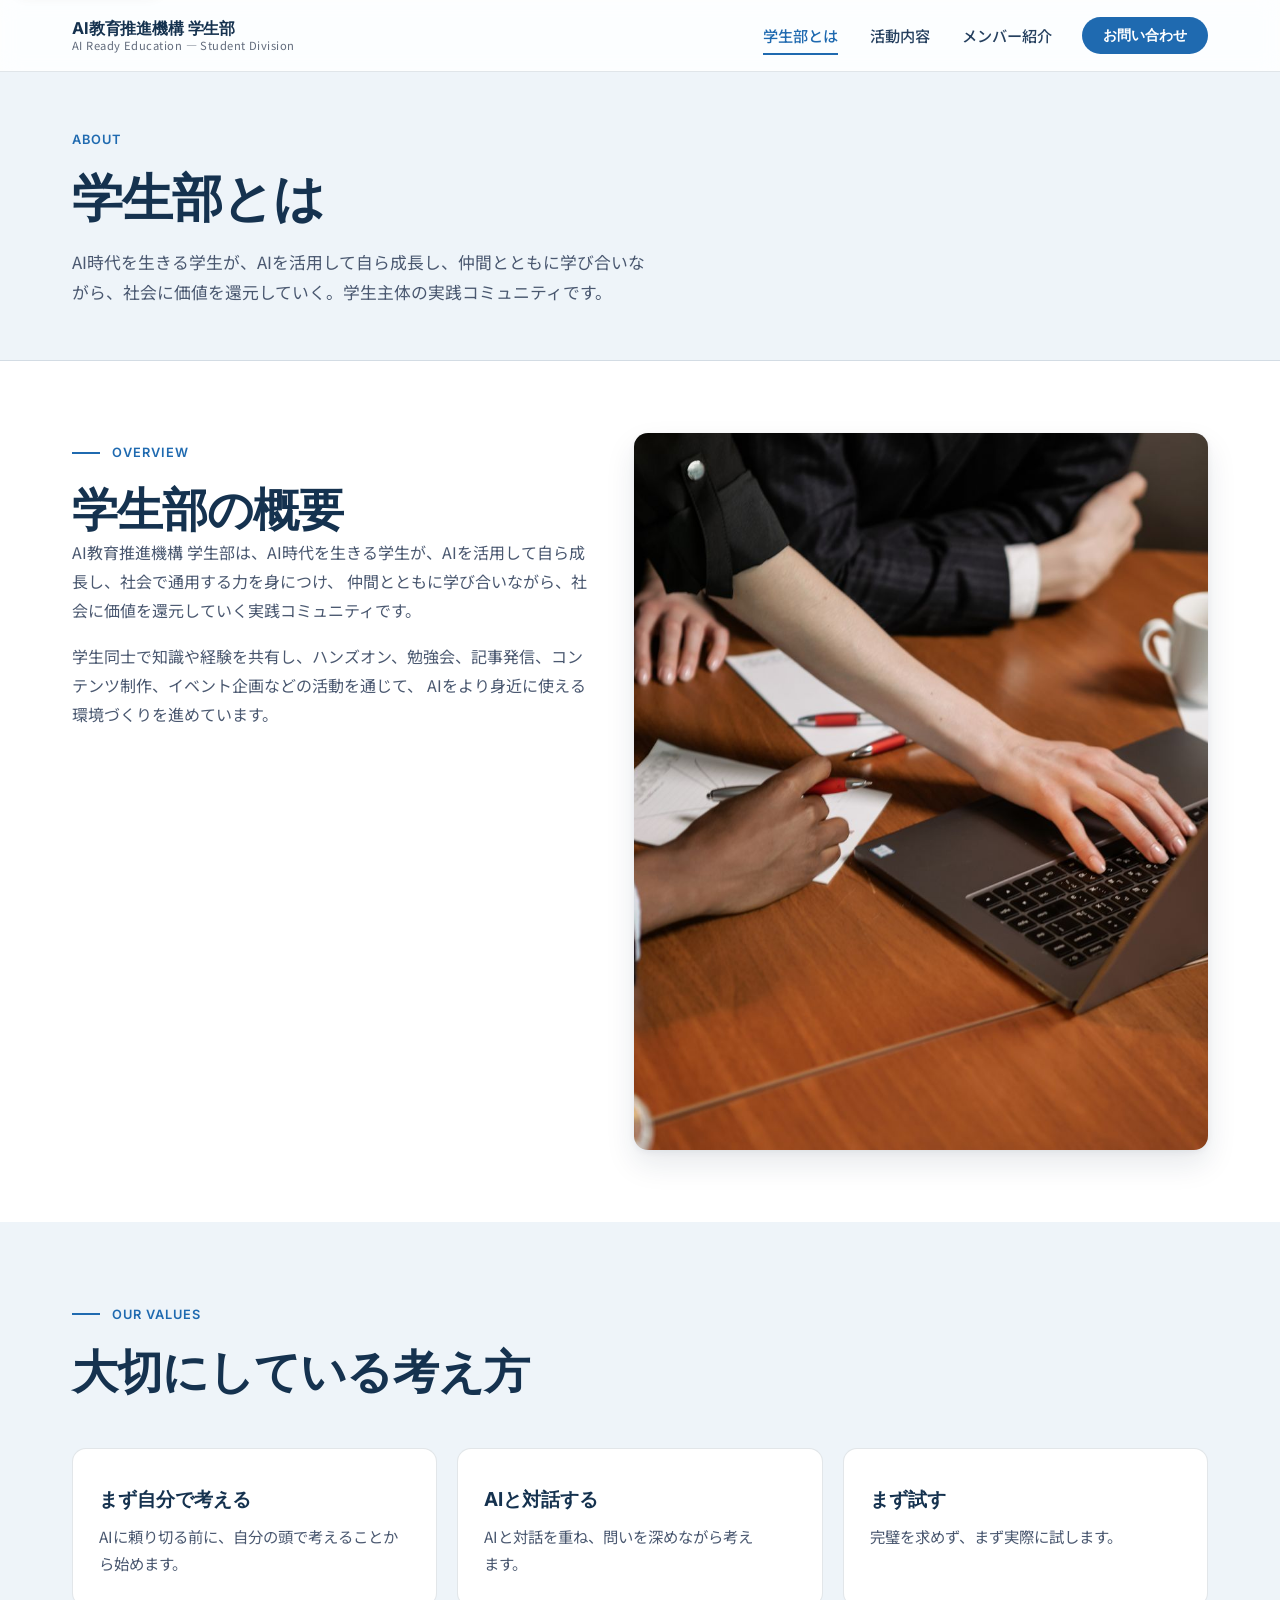
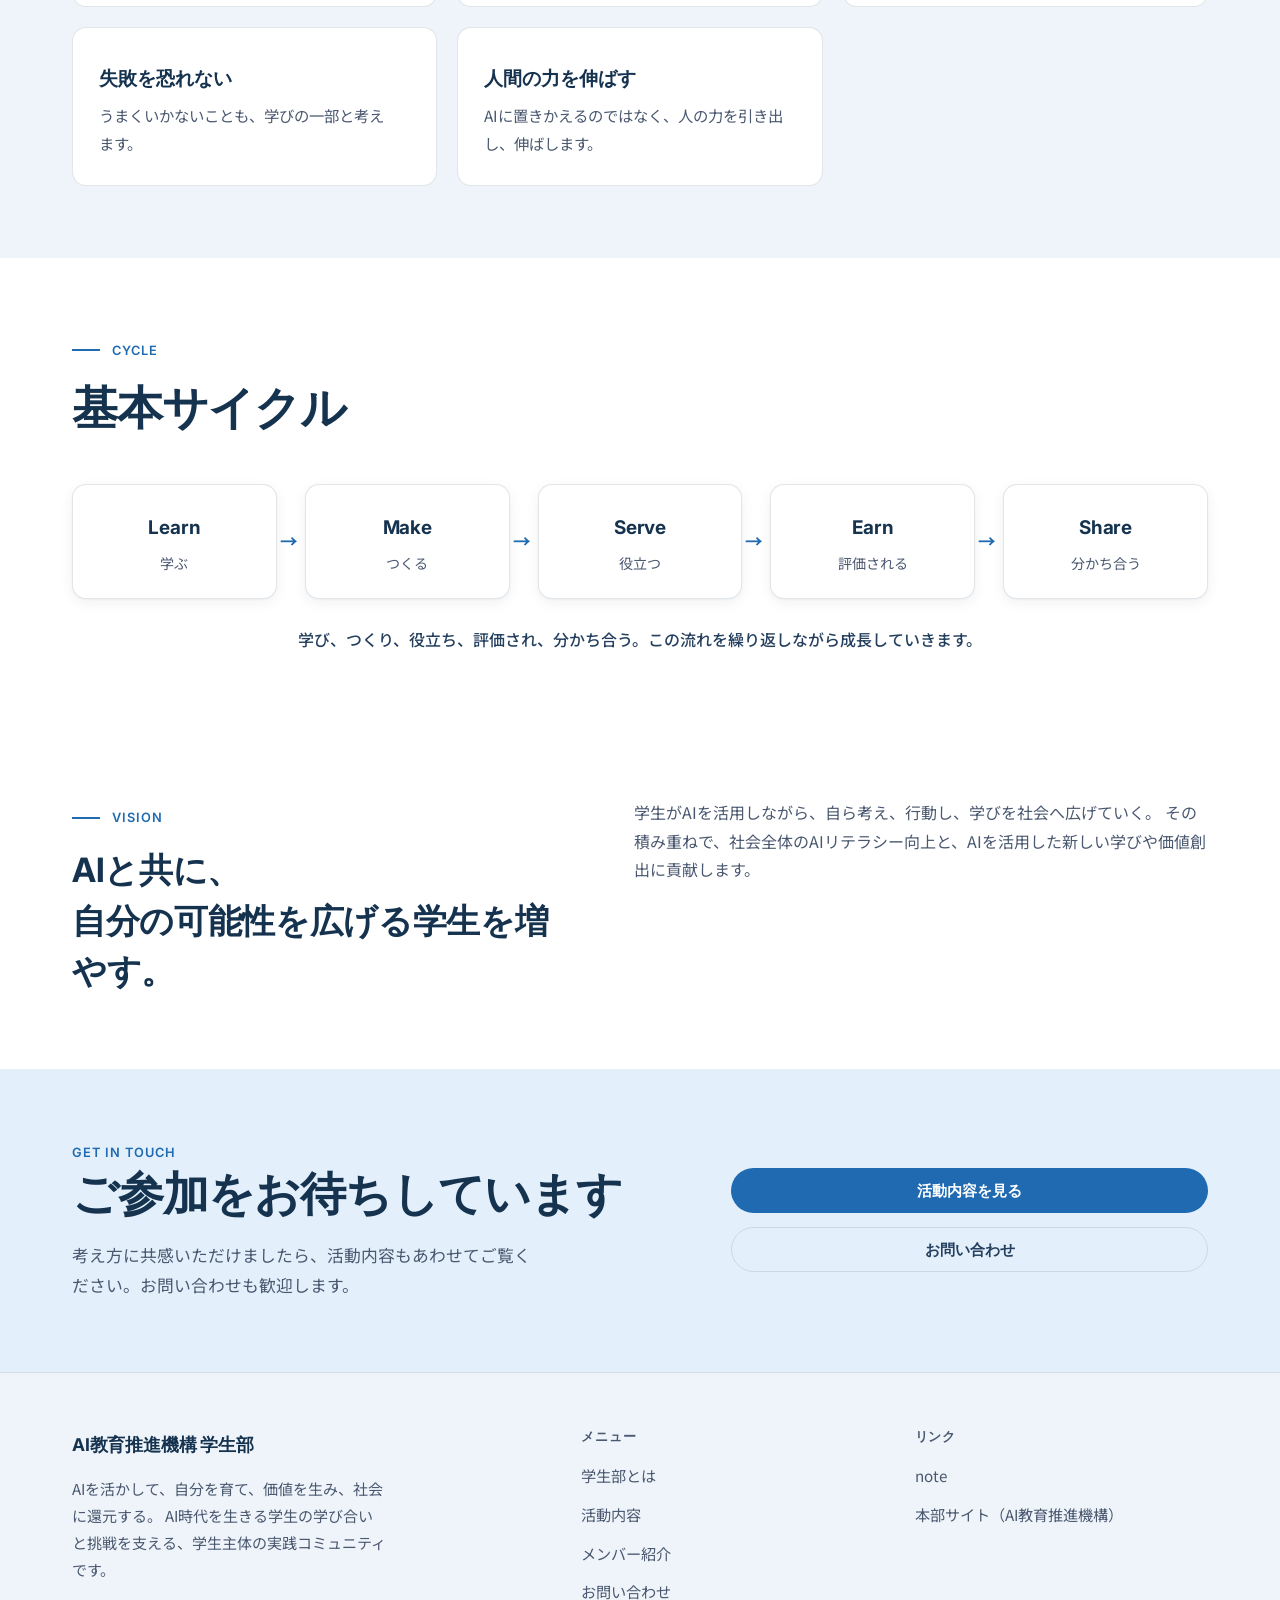
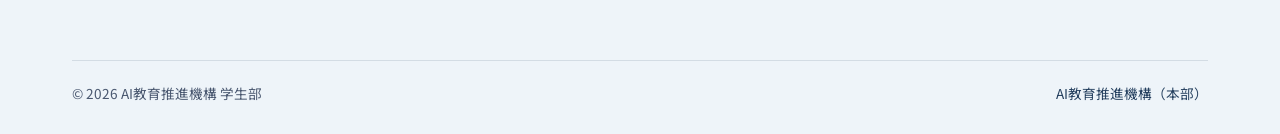
==== commit a133b799: "fix: レビュー指摘の一括修正（背景リズム・写真クロップ・コピー・a11y・残骸） - 背景リズム再構成: 薄青系の連続を解消し白/有彩を交互に   (index: 白→薄青→白→水色→白→薄青 /" ====
--- a/about.html
+++ b/about.html
@@ -4,7 +4,7 @@
 <head>
   <meta charset="UTF-8">
   <meta name="viewport" content="width=device-width, initial-scale=1.0">
-  <meta name="description" content="AI教育推進機構 学生部とは。AIを学ぶだけでなく、実際に使い、共有し、広げていく学生主体の組織です。概要・大切にしている考え方・活動のサイクル・目指す未来を紹介します。">
+  <meta name="description" content="AI教育推進機構 学生部とは。AI時代を生きる学生が、AIを活用して自ら成長し、仲間と学び合いながら社会に価値を還元する実践コミュニティです。概要・考え方・基本サイクル・目指す未来を紹介します。">
   <title>学生部とは — AI教育推進機構 学生部</title>
   <link rel="canonical" href="https://shunta-tf.github.io/ai_ready_stu/about.html">
 
@@ -12,12 +12,12 @@
   <meta property="og:site_name" content="AI教育推進機構 学生部">
   <meta property="og:locale" content="ja_JP">
   <meta property="og:title" content="学生部とは — AI教育推進機構 学生部">
-  <meta property="og:description" content="AIを学ぶだけでなく、使い、共有し、広げていく学生主体の組織。考え方・活動のサイクル・目指す未来を紹介します。">
+  <meta property="og:description" content="AI時代を生きる学生が、AIを活用して自ら成長し、社会に価値を還元する実践コミュニティ。考え方・基本サイクル・目指す未来を紹介します。">
   <meta property="og:url" content="https://shunta-tf.github.io/ai_ready_stu/about.html">
   <meta property="og:image" content="https://shunta-tf.github.io/ai_ready_stu/images/hero/ogp.jpg">
   <meta name="twitter:card" content="summary_large_image">
   <meta name="twitter:title" content="学生部とは — AI教育推進機構 学生部">
-  <meta name="twitter:description" content="AIを使い、共有し、広げていく学生主体の組織です。">
+  <meta name="twitter:description" content="AIを活かして、自分を育て、価値を生み、社会に還元する。学生主体の実践コミュニティです。">
   <meta name="twitter:image" content="https://shunta-tf.github.io/ai_ready_stu/images/hero/ogp.jpg">
 
   <link rel="preconnect" href="https://fonts.googleapis.com">
@@ -128,17 +128,17 @@
     </section>
 
     <!-- 基本サイクル -->
-    <section class="section section--sky" aria-labelledby="cycle-title">
+    <section class="section" aria-labelledby="cycle-title">
       <div class="container">
         <div class="section-header fade-in">
           <p class="section-label">Cycle</p>
           <h2 class="section-title" id="cycle-title">基本サイクル</h2>
         </div>
-        <ol class="cycle-flow fade-in">
+        <ol class="cycle-flow fade-in" role="list">
           <li class="cycle-step"><p class="cycle-en">Learn</p><p class="cycle-ja">学ぶ</p></li>
           <li class="cycle-step"><p class="cycle-en">Make</p><p class="cycle-ja">つくる</p></li>
           <li class="cycle-step"><p class="cycle-en">Serve</p><p class="cycle-ja">役立つ</p></li>
-          <li class="cycle-step"><p class="cycle-en">Earn</p><p class="cycle-ja">対価を得る</p></li>
+          <li class="cycle-step"><p class="cycle-en">Earn</p><p class="cycle-ja">評価される</p></li>
           <li class="cycle-step"><p class="cycle-en">Share</p><p class="cycle-ja">分かち合う</p></li>
         </ol>
         <p class="cycle-caption fade-in">学び、つくり、役立ち、評価され、分かち合う。この流れを繰り返しながら成長していきます。</p>
@@ -146,7 +146,7 @@
     </section>
 
     <!-- 目指す未来 -->
-    <section class="section section--alt" aria-labelledby="future-title">
+    <section class="section" aria-labelledby="future-title">
       <div class="container statement-wrap">
         <div class="fade-in">
           <p class="section-label">Vision</p>
--- a/css/style.css
+++ b/css/style.css
@@ -1,9 +1,10 @@
 /* =====================================================================
    AI教育推進機構 学生部 公式サイト  共通スタイル
    - 純 CSS のみ。色・余白・角丸は :root の変数経由でのみ使用する。
-   - 統一モチーフ: 「コーラルのラインがホバーで出現」。
-   - 禁止事項(CLAUDE.md §7): ピル角丸 / グラデ背景 / 常時表示の装飾線 /
-     強い影 / 派手なhover拡大 / 多色化。アクセントはコーラル一色のみ。
+   - 統一モチーフ: 「ブルーのラインがホバーで出現」。
+   - 禁止事項(CLAUDE.md): グラデ背景 / ブロブ / グロー / 強い影 /
+     派手なhover拡大 / 多色化。アクセントはブルー一色（#1f6ab0）のみ。
+     角丸は大きめ・ピル型OK（ボタン・バッジ）。
    ===================================================================== */
 
 /* ---------------------------------------------------------------------
@@ -32,15 +33,11 @@
   --shadow-hover:  0 2px 6px rgba(15,40,65,0.06), 0 14px 30px rgba(15,40,65,0.10);
 
   /* 補助トークン（直値の手打ちを避けるための追加変数） */
-  --overlay:        rgba(13,30,50,0.60);  /* ヒーロー暗オーバーレイ（フラット・濃紺） */
   --header-bg:      rgba(255,255,255,0.85);
-  --sky:            #e3f0fb;  /* 明るい水色（ヒーロー/CTAの背景・ポップ） */
+  --sky:            #e3f0fb;  /* 明るい水色（アクセント帯・CTAの背景） */
   --sky-tag:        #d7e9f8;  /* 水色チップ */
-  /* 暗い面（ヒーロー/CTA）上のテキスト・罫線。白も直値にせずトークン化 */
+  /* 有彩色面上の白テキスト。白も直値にせずトークン化 */
   --on-dark:        #ffffff;
-  --on-dark-strong: rgba(255,255,255,0.90);
-  --on-dark-mute:   rgba(255,255,255,0.72);
-  --on-dark-border: rgba(255,255,255,0.50);
   --font-display:  "Inter", system-ui, sans-serif;
   --font-body:     "Noto Sans JP", system-ui, sans-serif;
   --ease:          cubic-bezier(0.22, 0.61, 0.36, 1);
@@ -151,7 +148,7 @@
   text-align: center;
 }
 
-/* 英語ラベル + 短いコーラル線。常時だが「カード上の装飾線」ではなくラベル付随線 */
+/* 英語ラベル + 短いブルー線。常時だが「カード上の装飾線」ではなくラベル付随線 */
 .section-label {
   display: inline-flex;
   align-items: center;
@@ -374,11 +371,13 @@
 .hero .eyebrow { color: var(--accent); }
 .hero-title {
   margin-top: 16px;
-  font-size: clamp(2.1rem, 4.6vw, 3.3rem);
+  /* 長いスローガン（14文字句）が1文字だけ折り返さないよう控えめなサイズ + balance */
+  font-size: clamp(2rem, 3.4vw, 2.6rem);
   font-weight: 700;
   letter-spacing: -0.03em;
-  line-height: 1.28;
+  line-height: 1.34;
   color: var(--ink);
+  text-wrap: balance;
 }
 .hero-title .accent-line { color: var(--accent); }
 .hero-lead {
@@ -394,16 +393,7 @@
   flex-wrap: wrap;
   gap: 14px;
 }
-.hero-photo {
-  aspect-ratio: 4 / 3;
-  border-radius: var(--radius);
-  overflow: hidden;
-  box-shadow: var(--shadow-hover);
-  background-color: var(--bg-secondary);
-}
-.hero-photo img { width: 100%; height: 100%; object-fit: cover; display: block; }
-
-/* 写真の共通フレーム（角丸 + 影） */
+/* 写真の共通フレーム（角丸 + 影）。比率は修飾クラスで指定する */
 .photo-frame {
   border-radius: var(--radius);
   overflow: hidden;
@@ -412,6 +402,7 @@
 }
 .photo-frame img { width: 100%; height: 100%; object-fit: cover; display: block; }
 .photo-frame--tall { aspect-ratio: 4 / 5; }
+.hero-photo { aspect-ratio: 4 / 3; }  /* photo-frame と併用する（重複定義を持たない） */
 
 /* ---------------------------------------------------------------------
    7. 実績ハイライト（フラットカード + 実施中/構想中ステータス）
@@ -432,7 +423,7 @@
               box-shadow var(--t-base) var(--ease),
               border-color var(--t-base) var(--ease);
 }
-/* ホバーで上部にコーラル線が出現（常時表示ではない） */
+/* ホバーで上部にブルー線が出現（常時表示ではない） */
 .highlight-card::before {
   content: "";
   position: absolute;
@@ -555,7 +546,7 @@
 }
 
 /* ---------------------------------------------------------------------
-   9. News（新しい順リスト・左コーラル縦線がホバー出現）
+   9. News（新しい順リスト・左ブルー縦線がホバー出現）
    --------------------------------------------------------------------- */
 .news-list { border-top: 1px solid var(--border); }
 .news-item {
@@ -605,6 +596,13 @@
   color: var(--text-primary);
   line-height: 1.7;
 }
+/* リンクの項目は下線で非リンクと区別できるようにする（色以外の手掛かり・WCAG 1.4.1） */
+a.news-title {
+  text-decoration: underline;
+  text-underline-offset: 4px;
+  text-decoration-color: var(--border);
+}
+a.news-title:hover { text-decoration-color: var(--accent); }
 .news-item:hover .news-title { color: var(--accent-dark); }
 
 .news-more { margin-top: 36px; }
@@ -741,7 +739,7 @@
   font-variant-numeric: tabular-nums;
 }
 
-/* 汎用カード（ホバーで上部コーラル線 + 控えめなリフト） */
+/* 汎用カード（ホバーで上部ブルー線 + 控えめなリフト） */
 .card {
   position: relative;
   background-color: var(--bg-card);
@@ -869,6 +867,13 @@
    .article-card とは別クラスにする（モバイルの :has(.article-card) 2列化を受けないため）
    --------------------------------------------------------------------- */
 .pillar-card { padding: 0; display: flex; flex-direction: column; }
+/* 行動指針カード専用サムネ。写真の実比率(4:3)に合わせ、note記事用(.article-thumb 1.91:1)と分離する */
+.pillar-thumb {
+  aspect-ratio: 4 / 3;
+  background-color: var(--bg-secondary);
+  overflow: hidden;
+}
+.pillar-thumb img { width: 100%; height: 100%; object-fit: cover; display: block; }
 .pillar-num {
   font-family: var(--font-display);
   font-size: 0.85rem;
@@ -899,6 +904,9 @@
   display: grid;
   grid-template-columns: repeat(5, 1fr);
   gap: 28px;
+  list-style: none;
+  padding: 0;
+  margin: 0;
 }
 .cycle-step {
   position: relative;
@@ -911,6 +919,7 @@
 }
 .cycle-step:not(:last-child)::after {
   content: "→";
+  content: "→" / "";  /* 装飾矢印はスクリーンリーダーに読ませない（対応環境のみ） */
   position: absolute;
   right: -22px;
   top: 50%;
@@ -945,6 +954,9 @@
 .declaration-list {
   display: grid;
   gap: 14px;
+  list-style: none;
+  padding: 0;
+  margin: 0;
 }
 .declaration-item {
   display: flex;
@@ -962,13 +974,14 @@
 }
 .declaration-item::before {
   content: "✓";
+  content: "✓" / "";  /* 装飾チェックはスクリーンリーダーに読ませない（対応環境のみ） */
   flex: 0 0 auto;
   width: 24px;
   height: 24px;
   display: inline-flex;
   align-items: center;
   justify-content: center;
-  border-radius: 50%;
+  border-radius: var(--radius-pill);
   background-color: var(--accent);
   color: var(--on-dark);
   font-size: 0.78rem;
@@ -984,6 +997,7 @@
   line-height: 1.5;
   letter-spacing: -0.01em;
   color: var(--ink);
+  text-wrap: balance;
   max-width: 22ch;
 }
 .statement-wrap { display: grid; grid-template-columns: 1fr 1.1fr; gap: 40px; align-items: start; }
@@ -1205,6 +1219,7 @@
   .cycle-flow { grid-template-columns: 1fr; gap: 30px; }
   .cycle-step:not(:last-child)::after {
     content: "↓";
+    content: "↓" / "";
     right: auto;
     left: 50%;
     top: auto;
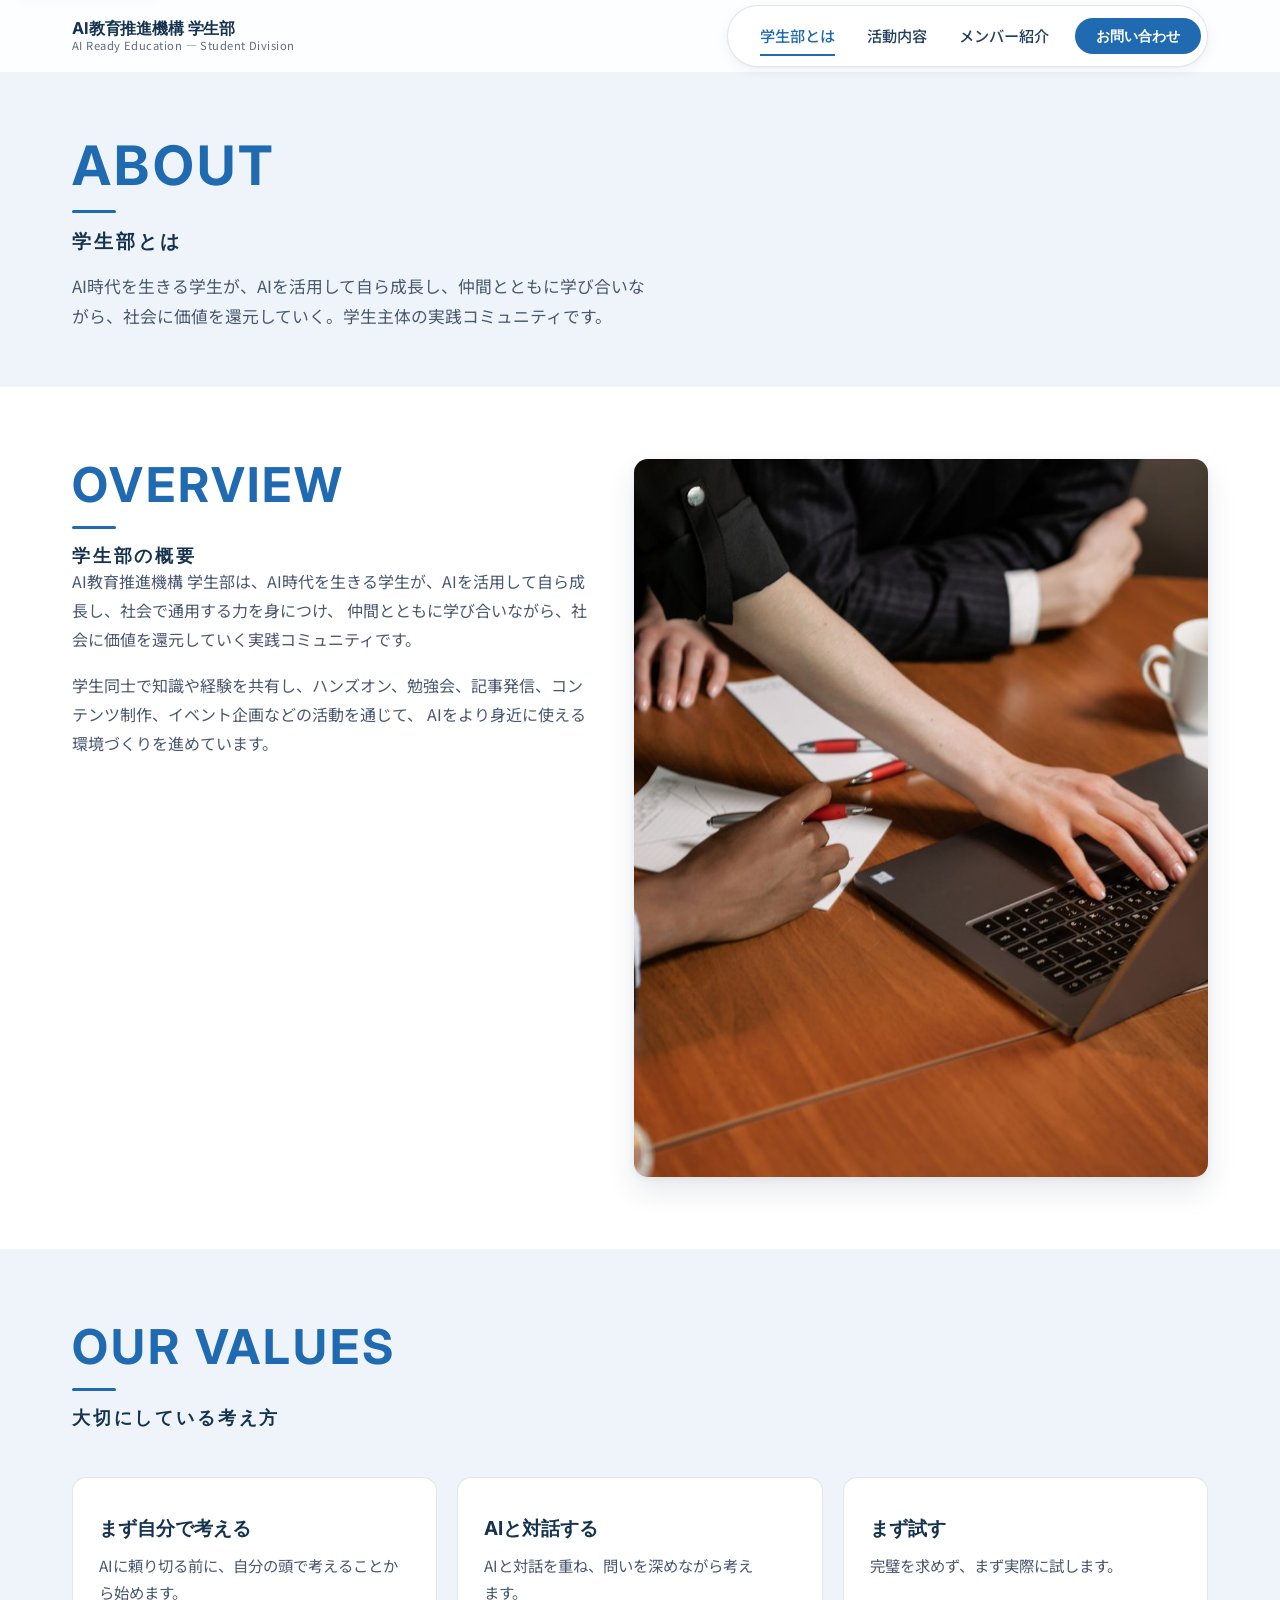
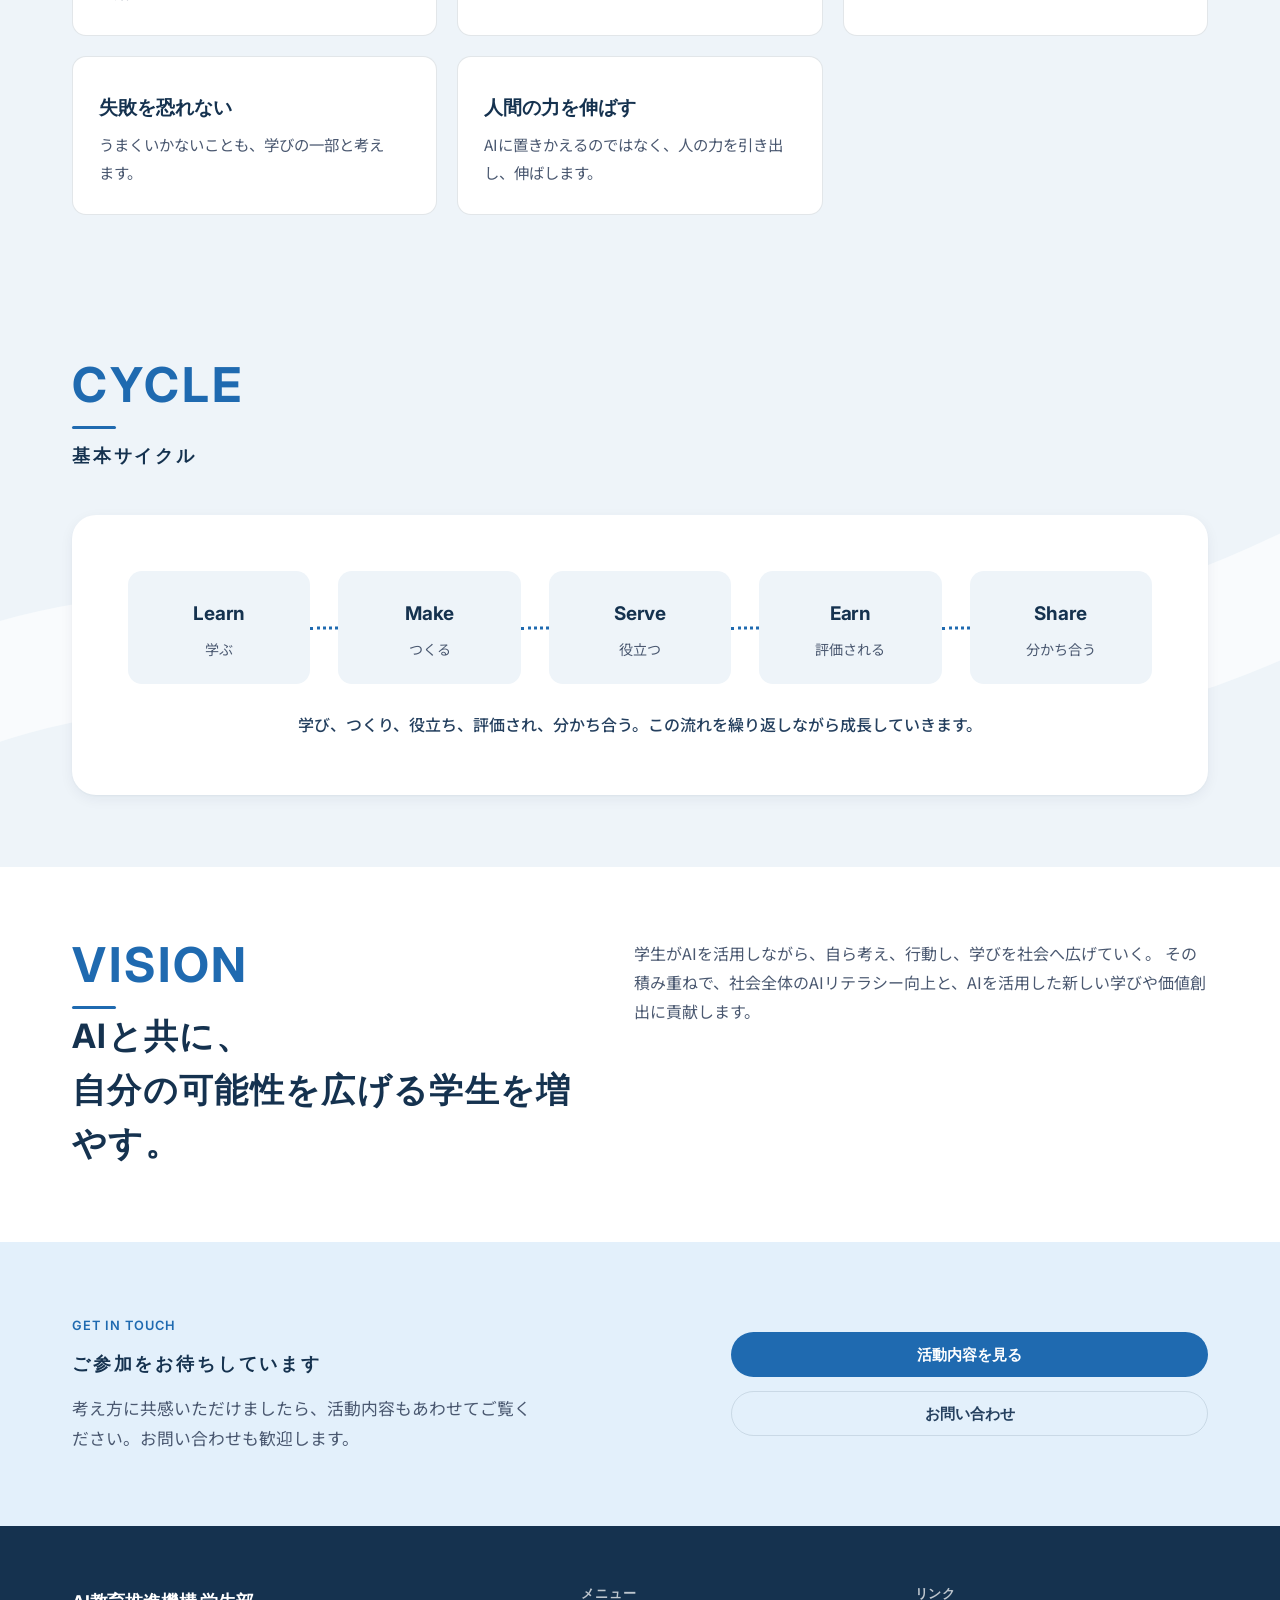
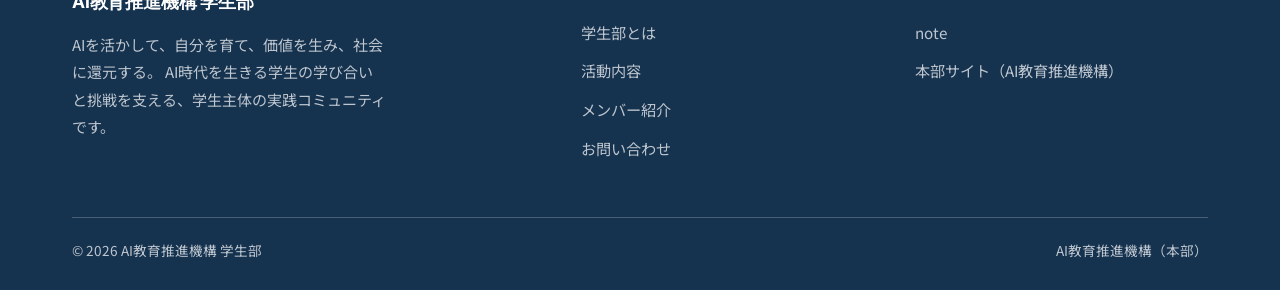
==== commit 7cd71026: "redesign: uniways.co.jp 参考のデザイン言語へ刷新 - 背景に曲線リボンのモチーフ（薄水色カーブ+ブルー帯のSVG。hero と .section--deco） - 有色面の連続" ====
--- a/about.html
+++ b/about.html
@@ -128,20 +128,22 @@
     </section>
 
     <!-- 基本サイクル -->
-    <section class="section" aria-labelledby="cycle-title">
+    <section class="section section--alt section--deco" aria-labelledby="cycle-title">
       <div class="container">
         <div class="section-header fade-in">
           <p class="section-label">Cycle</p>
           <h2 class="section-title" id="cycle-title">基本サイクル</h2>
         </div>
-        <ol class="cycle-flow fade-in" role="list">
-          <li class="cycle-step"><p class="cycle-en">Learn</p><p class="cycle-ja">学ぶ</p></li>
-          <li class="cycle-step"><p class="cycle-en">Make</p><p class="cycle-ja">つくる</p></li>
-          <li class="cycle-step"><p class="cycle-en">Serve</p><p class="cycle-ja">役立つ</p></li>
-          <li class="cycle-step"><p class="cycle-en">Earn</p><p class="cycle-ja">評価される</p></li>
-          <li class="cycle-step"><p class="cycle-en">Share</p><p class="cycle-ja">分かち合う</p></li>
-        </ol>
-        <p class="cycle-caption fade-in">学び、つくり、役立ち、評価され、分かち合う。この流れを繰り返しながら成長していきます。</p>
+        <div class="panel fade-in">
+          <ol class="cycle-flow" role="list">
+            <li class="cycle-step"><p class="cycle-en">Learn</p><p class="cycle-ja">学ぶ</p></li>
+            <li class="cycle-step"><p class="cycle-en">Make</p><p class="cycle-ja">つくる</p></li>
+            <li class="cycle-step"><p class="cycle-en">Serve</p><p class="cycle-ja">役立つ</p></li>
+            <li class="cycle-step"><p class="cycle-en">Earn</p><p class="cycle-ja">評価される</p></li>
+            <li class="cycle-step"><p class="cycle-en">Share</p><p class="cycle-ja">分かち合う</p></li>
+          </ol>
+          <p class="cycle-caption">学び、つくり、役立ち、評価され、分かち合う。この流れを繰り返しながら成長していきます。</p>
+        </div>
       </div>
     </section>
 
--- a/css/style.css
+++ b/css/style.css
@@ -27,6 +27,7 @@
   --section-pad:   72px 0;
   --max-width:     1200px;
   --radius:        14px;      /* カードなど（親しみのある角丸） */
+  --radius-lg:     24px;      /* 浮遊パネル（uniways参考の大型角丸） */
   --radius-sm:     8px;       /* 入力・小要素 */
   --radius-pill:   999px;     /* ボタン・バッジ（ポップ） */
   --shadow:        0 1px 2px rgba(15,40,65,0.04), 0 4px 14px rgba(15,40,65,0.06);
@@ -36,8 +37,10 @@
   --header-bg:      rgba(255,255,255,0.85);
   --sky:            #e3f0fb;  /* 明るい水色（アクセント帯・CTAの背景） */
   --sky-tag:        #d7e9f8;  /* 水色チップ */
-  /* 有彩色面上の白テキスト。白も直値にせずトークン化 */
+  /* 濃紺フッター・有彩色面上の白テキスト。白も直値にせずトークン化 */
   --on-dark:        #ffffff;
+  --on-dark-mute:   rgba(255,255,255,0.72);
+  --on-dark-border: rgba(255,255,255,0.22);
   --font-display:  "Inter", system-ui, sans-serif;
   --font-body:     "Noto Sans JP", system-ui, sans-serif;
   --ease:          cubic-bezier(0.22, 0.61, 0.36, 1);
@@ -148,31 +151,34 @@
   text-align: center;
 }
 
-/* 英語ラベル + 短いブルー線。常時だが「カード上の装飾線」ではなくラベル付随線 */
+/* 見出しは「大きな青い英字 + 短い青下線 + 小さな日本語」（uniways参考・ABOUT/ACCESS式） */
 .section-label {
-  display: inline-flex;
-  align-items: center;
-  gap: 12px;
-  font-family: var(--font-display);
-  font-size: 0.8rem;
-  font-weight: 600;
-  letter-spacing: 0.08em;
+  display: block;
+  font-family: var(--font-display);
+  font-size: clamp(2.1rem, 4.5vw, 3rem);
+  font-weight: 700;
+  letter-spacing: 0.06em;
+  line-height: 1.1;
   text-transform: uppercase;
   color: var(--accent);
-  margin-bottom: 16px;
-}
-.section-label::before {
+  margin-bottom: 0;
+}
+.section-label::after {
   content: "";
-  width: 28px;
-  height: 2px;
+  display: block;
+  width: 44px;
+  height: 3px;
+  border-radius: var(--radius-pill);
   background-color: var(--accent);
-}
-.section-header--center .section-label { justify-content: center; }
+  margin-top: 14px;
+}
+.section-header--center .section-label::after { margin-left: auto; margin-right: auto; }
 
 .section-title {
-  font-size: clamp(2rem, 4.5vw, 2.9rem);
-  font-weight: 700;
-  letter-spacing: -0.02em;
+  margin-top: 16px;
+  font-size: 1.1rem;
+  font-weight: 700;
+  letter-spacing: 0.16em;
   color: var(--ink);
 }
 
@@ -247,13 +253,11 @@
   z-index: var(--z-header);
   display: flex;
   align-items: center;
-  /* 既定はソリッド（サブページ用）。トップのヒーロー上のみ下で透明化する */
+  /* 半透明+blur。境界線は持たず、ピル型ナビが視覚構造を担う（uniways参考） */
   background-color: var(--header-bg);
   -webkit-backdrop-filter: saturate(140%) blur(10px);
   backdrop-filter: saturate(140%) blur(10px);
-  border-bottom: 1px solid var(--border);
   transition: background-color var(--t-base) var(--ease),
-              border-color var(--t-base) var(--ease),
               box-shadow var(--t-base) var(--ease);
 }
 /* スクロール時に影を足す（ヒーローも明色のため、ヘッダーは常にソリッド白） */
@@ -288,7 +292,17 @@
   color: var(--text-muted);
 }
 
-.nav { display: flex; align-items: center; gap: 8px; }
+/* デスクトップは白いピル型コンテナのナビ（uniways参考） */
+.nav {
+  display: flex;
+  align-items: center;
+  gap: 4px;
+  background-color: var(--bg-card);
+  border: 1px solid var(--border);
+  border-radius: var(--radius-pill);
+  padding: 6px 6px 6px 18px;
+  box-shadow: var(--shadow);
+}
 .nav-list {
   display: flex;
   align-items: center;
@@ -359,7 +373,42 @@
   color: var(--text-primary);
   overflow: hidden;
 }
+/* 背景の曲線モチーフ（“道”＝WAYS。薄い水色のカーブ + ブルーの帯。uniways参考） */
+.hero::before {
+  content: "";
+  position: absolute;
+  inset: 0;
+  z-index: var(--z-base);
+  background-image: url("data:image/svg+xml,%3Csvg xmlns='http://www.w3.org/2000/svg' viewBox='0 0 1440 860' fill='none'%3E%3Cpath d='M-160 700 C 320 320 760 900 1600 380' stroke='%23eef4f9' stroke-width='150' stroke-linecap='round'/%3E%3Cpath d='M980 950 C 1150 720 1330 640 1640 560' stroke='%231f6ab0' stroke-width='80' stroke-linecap='round'/%3E%3C/svg%3E");
+  background-repeat: no-repeat;
+  background-position: center bottom;
+  background-size: cover;
+  pointer-events: none;
+}
 .hero .container { position: relative; z-index: var(--z-content); }
+
+/* 有色面セクション用の控えめな白カーブ装飾 */
+.section--deco { position: relative; overflow: hidden; }
+.section--deco::before {
+  content: "";
+  position: absolute;
+  inset: 0;
+  z-index: var(--z-base);
+  background-image: url("data:image/svg+xml,%3Csvg xmlns='http://www.w3.org/2000/svg' viewBox='0 0 1440 700' fill='none'%3E%3Cpath d='M-200 560 C 360 200 900 760 1640 260' stroke='%23ffffff' stroke-width='130' stroke-linecap='round' opacity='0.65'/%3E%3C/svg%3E");
+  background-repeat: no-repeat;
+  background-position: center;
+  background-size: cover;
+  pointer-events: none;
+}
+.section--deco > .container { position: relative; z-index: var(--z-content); }
+
+/* 浮遊する白パネル（有色面の上にコンテンツを載せる器。uniways参考） */
+.panel {
+  background-color: var(--bg-card);
+  border-radius: var(--radius-lg);
+  box-shadow: var(--shadow);
+  padding: clamp(28px, 4.5vw, 56px);
+}
 .hero-grid {
   display: grid;
   grid-template-columns: 1.08fr 0.92fr;
@@ -387,8 +436,16 @@
   color: var(--text-secondary);
   max-width: 56ch;
 }
+.hero-sub-en {
+  margin-top: 16px;
+  font-family: var(--font-display);
+  font-size: 0.9rem;
+  font-weight: 500;
+  letter-spacing: 0.06em;
+  color: var(--text-muted);
+}
 .hero-actions {
-  margin-top: 32px;
+  margin-top: 28px;
   display: flex;
   flex-wrap: wrap;
   gap: 14px;
@@ -637,21 +694,22 @@
 /* ---------------------------------------------------------------------
    11. フッター（3カラム）
    --------------------------------------------------------------------- */
+/* 濃紺のフッター帯（uniways参考。サイトの締めのアンカー） */
 .site-footer {
-  background-color: var(--bg-secondary);
-  border-top: 1px solid var(--border);
-  padding: 56px 0 28px;
+  background-color: var(--ink);
+  padding: 60px 0 28px;
 }
 .footer-grid {
   display: grid;
   grid-template-columns: 1.6fr 1fr 1fr;
   gap: 40px;
 }
-.footer-brand .brand-name { font-size: 1.1rem; color: var(--ink); }
+.footer-brand .brand-name { font-size: 1.1rem; color: var(--on-dark); }
+.site-footer .brand-name { color: var(--on-dark); }
 .footer-tagline {
   margin-top: 14px;
   font-size: 0.94rem;
-  color: var(--text-secondary);
+  color: var(--on-dark-mute);
   max-width: 40ch;
 }
 .footer-col h3 {
@@ -660,39 +718,57 @@
   font-weight: 600;
   letter-spacing: 0.06em;
   text-transform: uppercase;
-  color: var(--text-secondary);  /* 二次背景上で AA を満たす（muted は不足） */
+  color: var(--on-dark-mute);
   margin-bottom: 16px;
 }
 .footer-col li { margin-bottom: 10px; }
-.footer-col a { color: var(--text-secondary); font-size: 0.95rem; }
-.footer-col a:hover { color: var(--accent); }
+.footer-col a { color: var(--on-dark-mute); font-size: 0.95rem; }
+.footer-col a:hover { color: var(--on-dark); }
 .footer-bottom {
   margin-top: 44px;
   padding-top: 20px;
-  border-top: 1px solid var(--border);
+  border-top: 1px solid var(--on-dark-border);
   display: flex;
   justify-content: space-between;
   flex-wrap: wrap;
   gap: 12px;
   font-size: 0.85rem;
-  color: var(--text-secondary);  /* 二次背景上で AA を満たす */
-}
+  color: var(--on-dark-mute);
+}
+.footer-bottom a { color: var(--on-dark-mute); }
+.footer-bottom a:hover { color: var(--on-dark); }
 
 /* ---------------------------------------------------------------------
    11b. サブページ共通 / 追加コンポーネント
    --------------------------------------------------------------------- */
 
 /* ページ先頭の見出し帯（固定ヘッダー分の余白を確保） */
+/* 下層ページの見出しも「大きな青い英字 + 小さな日本語」に統一（uniways参考） */
 .page-hero {
-  padding: calc(var(--header-height) + 56px) 0 52px;
+  padding: calc(var(--header-height) + 64px) 0 56px;
   background-color: var(--bg-secondary);
-  border-bottom: 1px solid var(--border);
+}
+.page-hero .eyebrow {
+  display: block;
+  font-size: clamp(2.4rem, 5.5vw, 3.4rem);
+  font-weight: 700;
+  letter-spacing: 0.06em;
+  line-height: 1.1;
+}
+.page-hero .eyebrow::after {
+  content: "";
+  display: block;
+  width: 44px;
+  height: 3px;
+  border-radius: var(--radius-pill);
+  background-color: var(--accent);
+  margin-top: 14px;
 }
 .page-title {
-  margin-top: 14px;
-  font-size: clamp(2.2rem, 5vw, 3.2rem);
-  font-weight: 700;
-  letter-spacing: -0.02em;
+  margin-top: 16px;
+  font-size: 1.2rem;
+  font-weight: 700;
+  letter-spacing: 0.16em;
   color: var(--ink);
 }
 .page-lead {
@@ -908,25 +984,23 @@
   padding: 0;
   margin: 0;
 }
+/* 白パネル内に置く薄水色タイル + 青の点線コネクタ（uniwaysのプロセス図参考） */
 .cycle-step {
   position: relative;
-  background-color: var(--bg-card);
-  border: 1px solid var(--border);
+  background-color: var(--bg-secondary);
   border-radius: var(--radius);
   padding: 26px 16px 22px;
   text-align: center;
-  box-shadow: var(--shadow);
 }
 .cycle-step:not(:last-child)::after {
-  content: "→";
-  content: "→" / "";  /* 装飾矢印はスクリーンリーダーに読ませない（対応環境のみ） */
+  content: "";
   position: absolute;
-  right: -22px;
+  right: -28px;
   top: 50%;
+  width: 28px;
+  height: 0;
+  border-top: 3px dotted var(--accent);
   transform: translateY(-50%);
-  color: var(--accent);
-  font-weight: 700;
-  font-size: 1.1rem;
 }
 .cycle-en {
   font-family: var(--font-display);
@@ -958,19 +1032,18 @@
   padding: 0;
   margin: 0;
 }
+/* 白パネル内の薄水色タイル */
 .declaration-item {
   display: flex;
   gap: 14px;
   align-items: flex-start;
-  background-color: var(--bg-card);
-  border: 1px solid var(--border);
+  background-color: var(--bg-secondary);
   border-radius: var(--radius);
   padding: 18px 22px;
   font-size: 1.02rem;
   font-weight: 500;
   line-height: 1.8;
   color: var(--text-primary);
-  box-shadow: var(--shadow);
 }
 .declaration-item::before {
   content: "✓";
@@ -994,11 +1067,11 @@
   font-family: var(--font-display);
   font-weight: 700;
   font-size: clamp(1.5rem, 3.2vw, 2.1rem);
-  line-height: 1.5;
-  letter-spacing: -0.01em;
+  line-height: 1.6;
+  letter-spacing: 0.04em;   /* uniways参考のややゆったりした字間（広げすぎると折返しが崩れる） */
   color: var(--ink);
   text-wrap: balance;
-  max-width: 22ch;
+  max-width: 26ch;
 }
 .statement-wrap { display: grid; grid-template-columns: 1fr 1.1fr; gap: 40px; align-items: start; }
 
@@ -1156,7 +1229,7 @@
     backdrop-filter: none;
   }
 
-  /* モバイルナビ：右からスライドするパネル */
+  /* モバイルナビ：右からスライドするパネル（デスクトップのピル型スタイルはここで解除） */
   .nav-toggle { display: block; z-index: var(--z-nav); }
   .nav {
     position: fixed;
@@ -1167,6 +1240,8 @@
     align-items: stretch;
     justify-content: flex-start;
     gap: 0;
+    border: 0;
+    border-radius: 0;
     /* 上はヘッダー分、右・下は safe-area を確保 */
     padding: calc(var(--header-height) + 16px) max(24px, env(safe-area-inset-right)) max(24px, env(safe-area-inset-bottom)) 24px;
     background-color: var(--bg-card);
@@ -1215,15 +1290,17 @@
   }
   .news-cat { margin: 2px 0; }
 
-  /* 基本サイクルは縦積みにし、矢印を下向きへ */
+  /* 基本サイクルは縦積みにし、点線コネクタを縦向きへ */
   .cycle-flow { grid-template-columns: 1fr; gap: 30px; }
   .cycle-step:not(:last-child)::after {
-    content: "↓";
-    content: "↓" / "";
     right: auto;
     left: 50%;
     top: auto;
-    bottom: -26px;
+    bottom: -30px;
+    width: 0;
+    height: 30px;
+    border-top: 0;
+    border-left: 3px dotted var(--accent);
     transform: translateX(-50%);
   }
 }
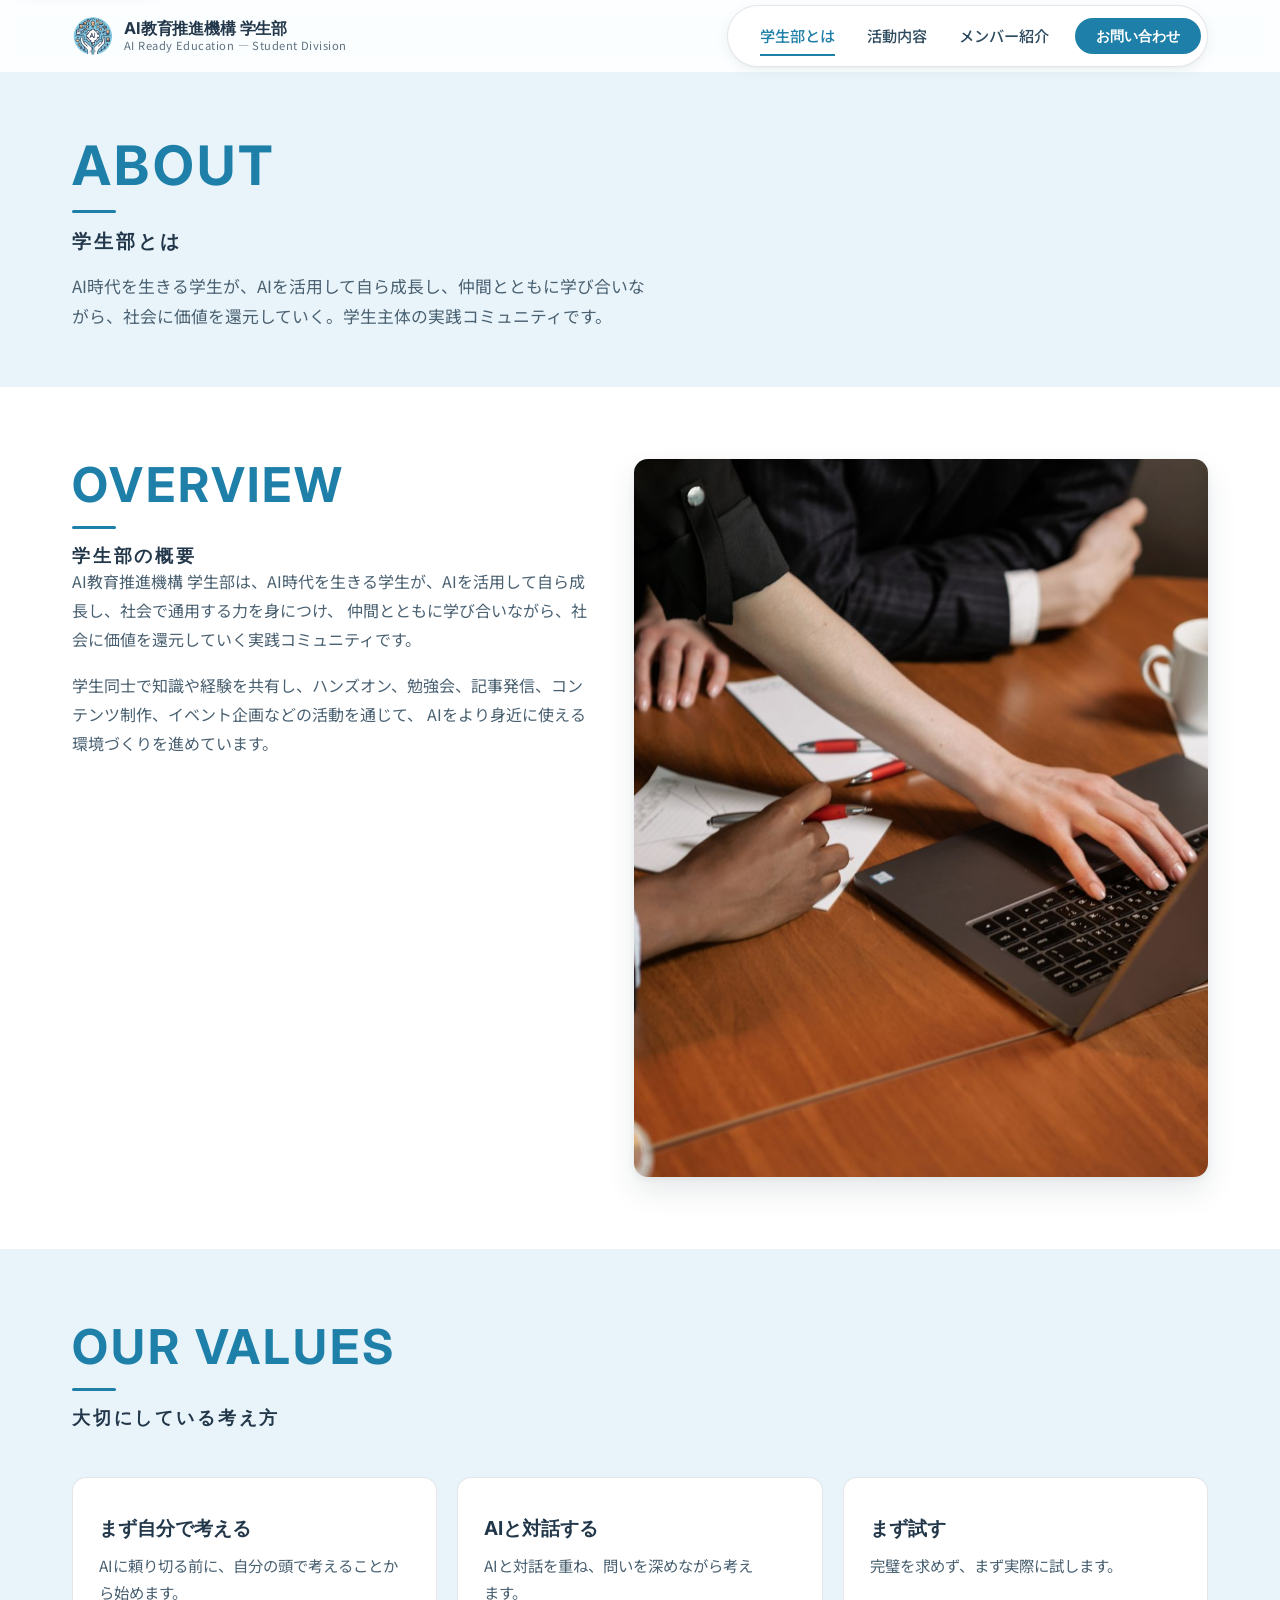
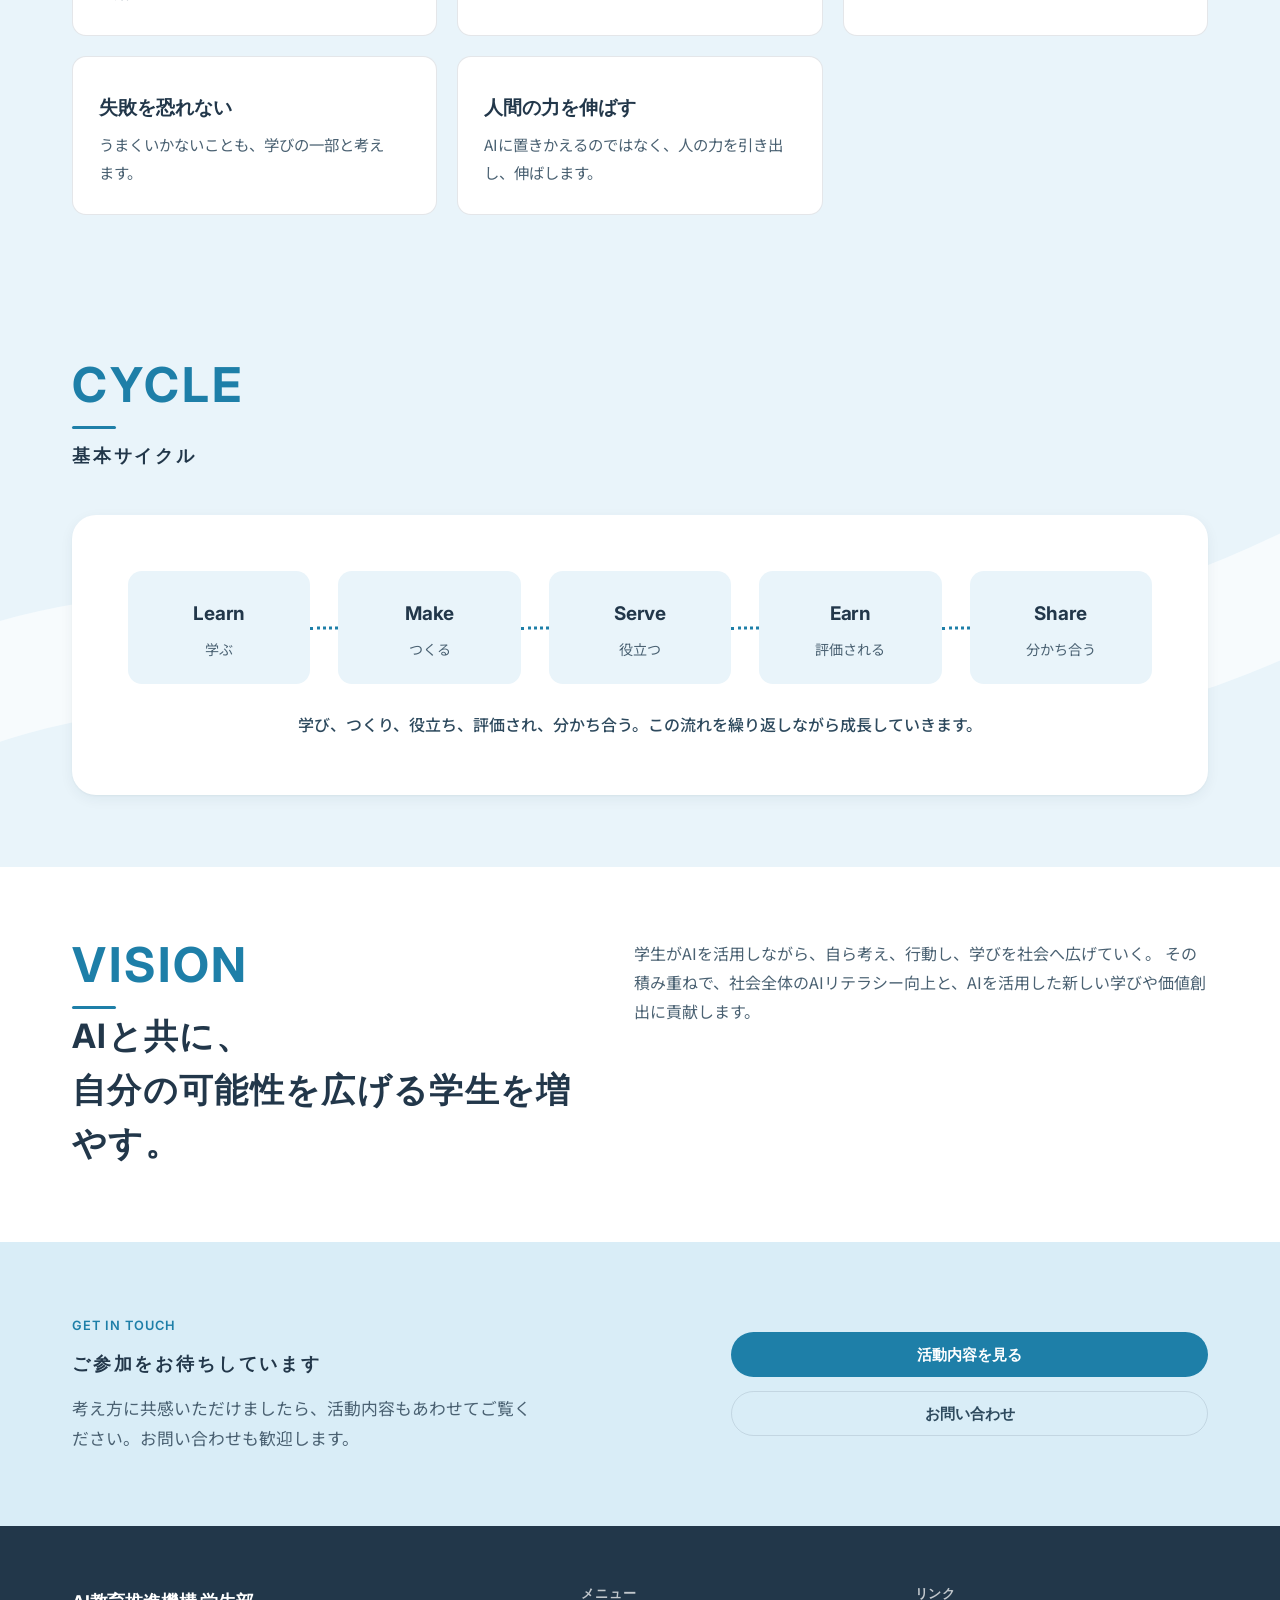
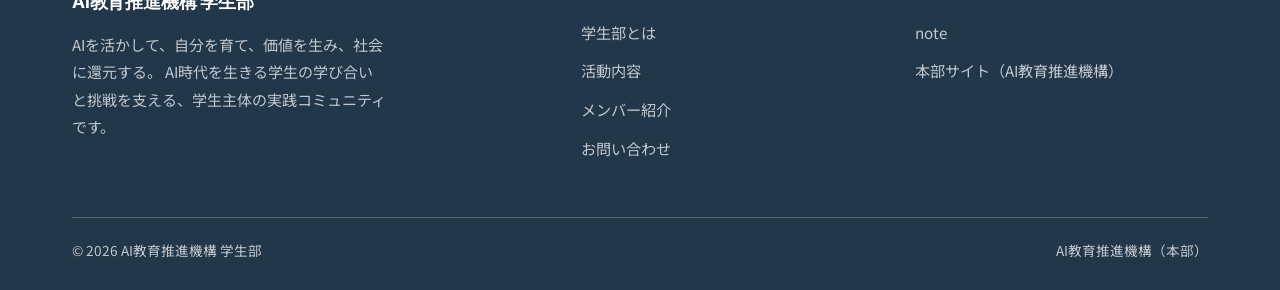
==== commit 9535b3af: "brand: 本部ロゴを反映し、配色をロゴ実測色に変更 - 本部公式ロゴPNGを取得（logo-icon / logo-long / favicon-192） - 全ページのヘッダーにロゴアイコンを表" ====
--- a/about.html
+++ b/about.html
@@ -20,6 +20,9 @@
   <meta name="twitter:description" content="AIを活かして、自分を育て、価値を生み、社会に還元する。学生主体の実践コミュニティです。">
   <meta name="twitter:image" content="https://shunta-tf.github.io/ai_ready_stu/images/hero/ogp.jpg">
 
+  <link rel="icon" type="image/png" sizes="192x192" href="images/favicon-192.png">
+  <link rel="apple-touch-icon" href="images/favicon-192.png">
+
   <link rel="preconnect" href="https://fonts.googleapis.com">
   <link rel="preconnect" href="https://fonts.gstatic.com" crossorigin>
   <link href="https://fonts.googleapis.com/css2?family=Inter:wght@400;500;600;700&family=Noto+Sans+JP:wght@400;500;700&display=swap" rel="stylesheet">
@@ -43,8 +46,11 @@
   <header class="site-header">
     <div class="header-inner">
       <a class="brand" href="index.html" aria-label="AI教育推進機構 学生部 トップへ">
-        <span class="brand-name">AI教育推進機構 学生部</span>
-        <span class="brand-sub">AI Ready Education — Student Division</span>
+        <img class="brand-logo" src="images/logo-icon.png" alt="" width="238" height="238">
+        <span class="brand-text">
+          <span class="brand-name">AI教育推進機構 学生部</span>
+          <span class="brand-sub">AI Ready Education — Student Division</span>
+        </span>
       </a>
       <button class="nav-toggle" aria-label="メニューを開く" aria-expanded="false" aria-controls="primary-nav">
         <span></span><span></span><span></span>
--- a/css/style.css
+++ b/css/style.css
@@ -3,7 +3,7 @@
    - 純 CSS のみ。色・余白・角丸は :root の変数経由でのみ使用する。
    - 統一モチーフ: 「ブルーのラインがホバーで出現」。
    - 禁止事項(CLAUDE.md): グラデ背景 / ブロブ / グロー / 強い影 /
-     派手なhover拡大 / 多色化。アクセントはブルー一色（#1f6ab0）のみ。
+     派手なhover拡大 / 多色化。有彩色はロゴ水色系（--brand/--accent）一系統のみ。
      角丸は大きめ・ピル型OK（ボタン・バッジ）。
    ===================================================================== */
 
@@ -11,18 +11,21 @@
    1. デザイントークン
    --------------------------------------------------------------------- */
 :root {
-  /* 配色: 本部ロゴ準拠（白基調 × 濃紺 × ロゴ系ブルー）。アクセントはブルー一色 */
+  /* 配色: 本部ロゴ実測色ベース（ロゴ水色 #83cbe4 × ロゴ濃紺 #22374a × 白）。
+     ロゴ水色は明るく小さな文字に使えないため、同色相を濃くした --accent を
+     リンク/ボタン用に導出（白地で4.5:1、AA適合）。ブランドの顔は --brand。 */
   --bg-primary:    #ffffff;   /* 背景・白 */
-  --bg-secondary:  #eef4f9;   /* 交互セクション（ロゴ水色の薄め） */
+  --bg-secondary:  #e9f4fa;   /* 交互セクション（ロゴ水色の薄い面） */
   --bg-card:       #ffffff;
-  --ink:           #15324f;   /* 見出し最濃（濃紺＝ロゴのライン色） */
-  --text-primary:  #25405f;   /* 強めの本文・小見出し */
-  --text-secondary:#4a5870;
-  --text-muted:    #616b7c;
-  --accent:        #1f6ab0;   /* ロゴ系ブルー・CTAとホバー線にだけ使う */
-  --accent-dark:   #16518a;   /* hover */
-  --accent-soft:   rgba(31,106,176,0.08);
-  --border:        rgba(21,50,79,0.12);
+  --brand:         #83cbe4;   /* ロゴの円の水色（実測）。装飾・リボン・面に使う */
+  --ink:           #22374a;   /* 見出し最濃（ロゴのライン濃紺・実測系） */
+  --text-primary:  #2e4a5e;   /* 強めの本文・小見出し */
+  --text-secondary:#4a6172;
+  --text-muted:    #5f7280;
+  --accent:        #1e7fa8;   /* ロゴ水色の濃色版。CTA・リンク・ラベルに使う */
+  --accent-dark:   #175f7e;   /* hover */
+  --accent-soft:   rgba(30,127,168,0.08);
+  --border:        rgba(34,55,74,0.12);
   --header-height: 72px;
   --section-pad:   72px 0;
   --max-width:     1200px;
@@ -30,13 +33,13 @@
   --radius-lg:     24px;      /* 浮遊パネル（uniways参考の大型角丸） */
   --radius-sm:     8px;       /* 入力・小要素 */
   --radius-pill:   999px;     /* ボタン・バッジ（ポップ） */
-  --shadow:        0 1px 2px rgba(15,40,65,0.04), 0 4px 14px rgba(15,40,65,0.06);
-  --shadow-hover:  0 2px 6px rgba(15,40,65,0.06), 0 14px 30px rgba(15,40,65,0.10);
+  --shadow:        0 1px 2px rgba(20,45,62,0.04), 0 4px 14px rgba(20,45,62,0.06);
+  --shadow-hover:  0 2px 6px rgba(20,45,62,0.06), 0 14px 30px rgba(20,45,62,0.10);
 
   /* 補助トークン（直値の手打ちを避けるための追加変数） */
   --header-bg:      rgba(255,255,255,0.85);
-  --sky:            #e3f0fb;  /* 明るい水色（アクセント帯・CTAの背景） */
-  --sky-tag:        #d7e9f8;  /* 水色チップ */
+  --sky:            #d9edf7;  /* 明るい水色（アクセント帯・CTAの背景。ロゴ水色の淡色） */
+  --sky-tag:        #c8e5f4;  /* 水色チップ */
   /* 濃紺フッター・有彩色面上の白テキスト。白も直値にせずトークン化 */
   --on-dark:        #ffffff;
   --on-dark-mute:   rgba(255,255,255,0.72);
@@ -275,9 +278,20 @@
 
 .brand {
   display: inline-flex;
-  flex-direction: column;
+  align-items: center;
+  gap: 10px;
   line-height: 1.2;
   color: var(--ink);
+}
+.brand-logo {
+  width: 42px;
+  height: 42px;
+  display: block;
+  flex: 0 0 auto;
+}
+.brand-text {
+  display: inline-flex;
+  flex-direction: column;
 }
 .brand-name {
   font-family: var(--font-display);
@@ -379,7 +393,7 @@
   position: absolute;
   inset: 0;
   z-index: var(--z-base);
-  background-image: url("data:image/svg+xml,%3Csvg xmlns='http://www.w3.org/2000/svg' viewBox='0 0 1440 860' fill='none'%3E%3Cpath d='M-160 700 C 320 320 760 900 1600 380' stroke='%23eef4f9' stroke-width='150' stroke-linecap='round'/%3E%3Cpath d='M980 950 C 1150 720 1330 640 1640 560' stroke='%231f6ab0' stroke-width='80' stroke-linecap='round'/%3E%3C/svg%3E");
+  background-image: url("data:image/svg+xml,%3Csvg xmlns='http://www.w3.org/2000/svg' viewBox='0 0 1440 860' fill='none'%3E%3Cpath d='M-160 700 C 320 320 760 900 1600 380' stroke='%23e9f4fa' stroke-width='150' stroke-linecap='round'/%3E%3Cpath d='M980 950 C 1150 720 1330 640 1640 560' stroke='%2383cbe4' stroke-width='80' stroke-linecap='round'/%3E%3C/svg%3E");
   background-repeat: no-repeat;
   background-position: center bottom;
   background-size: cover;
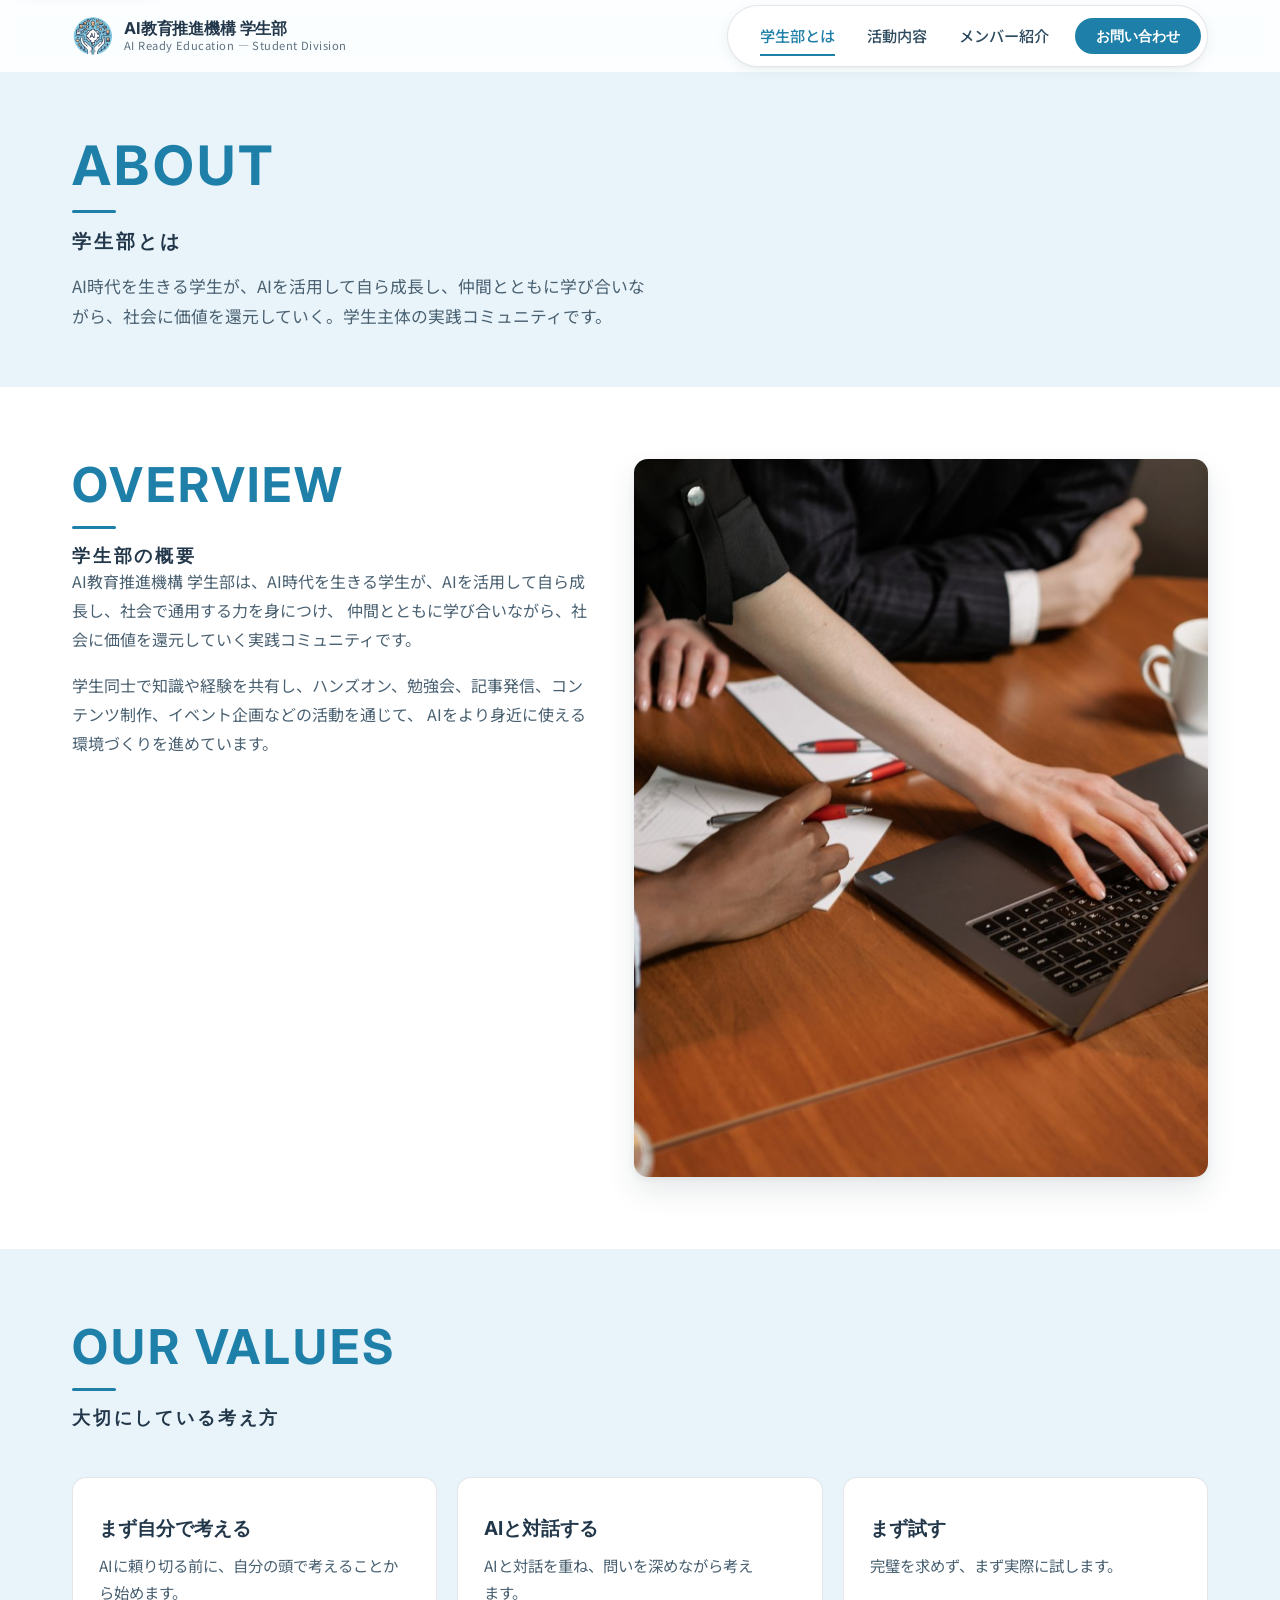
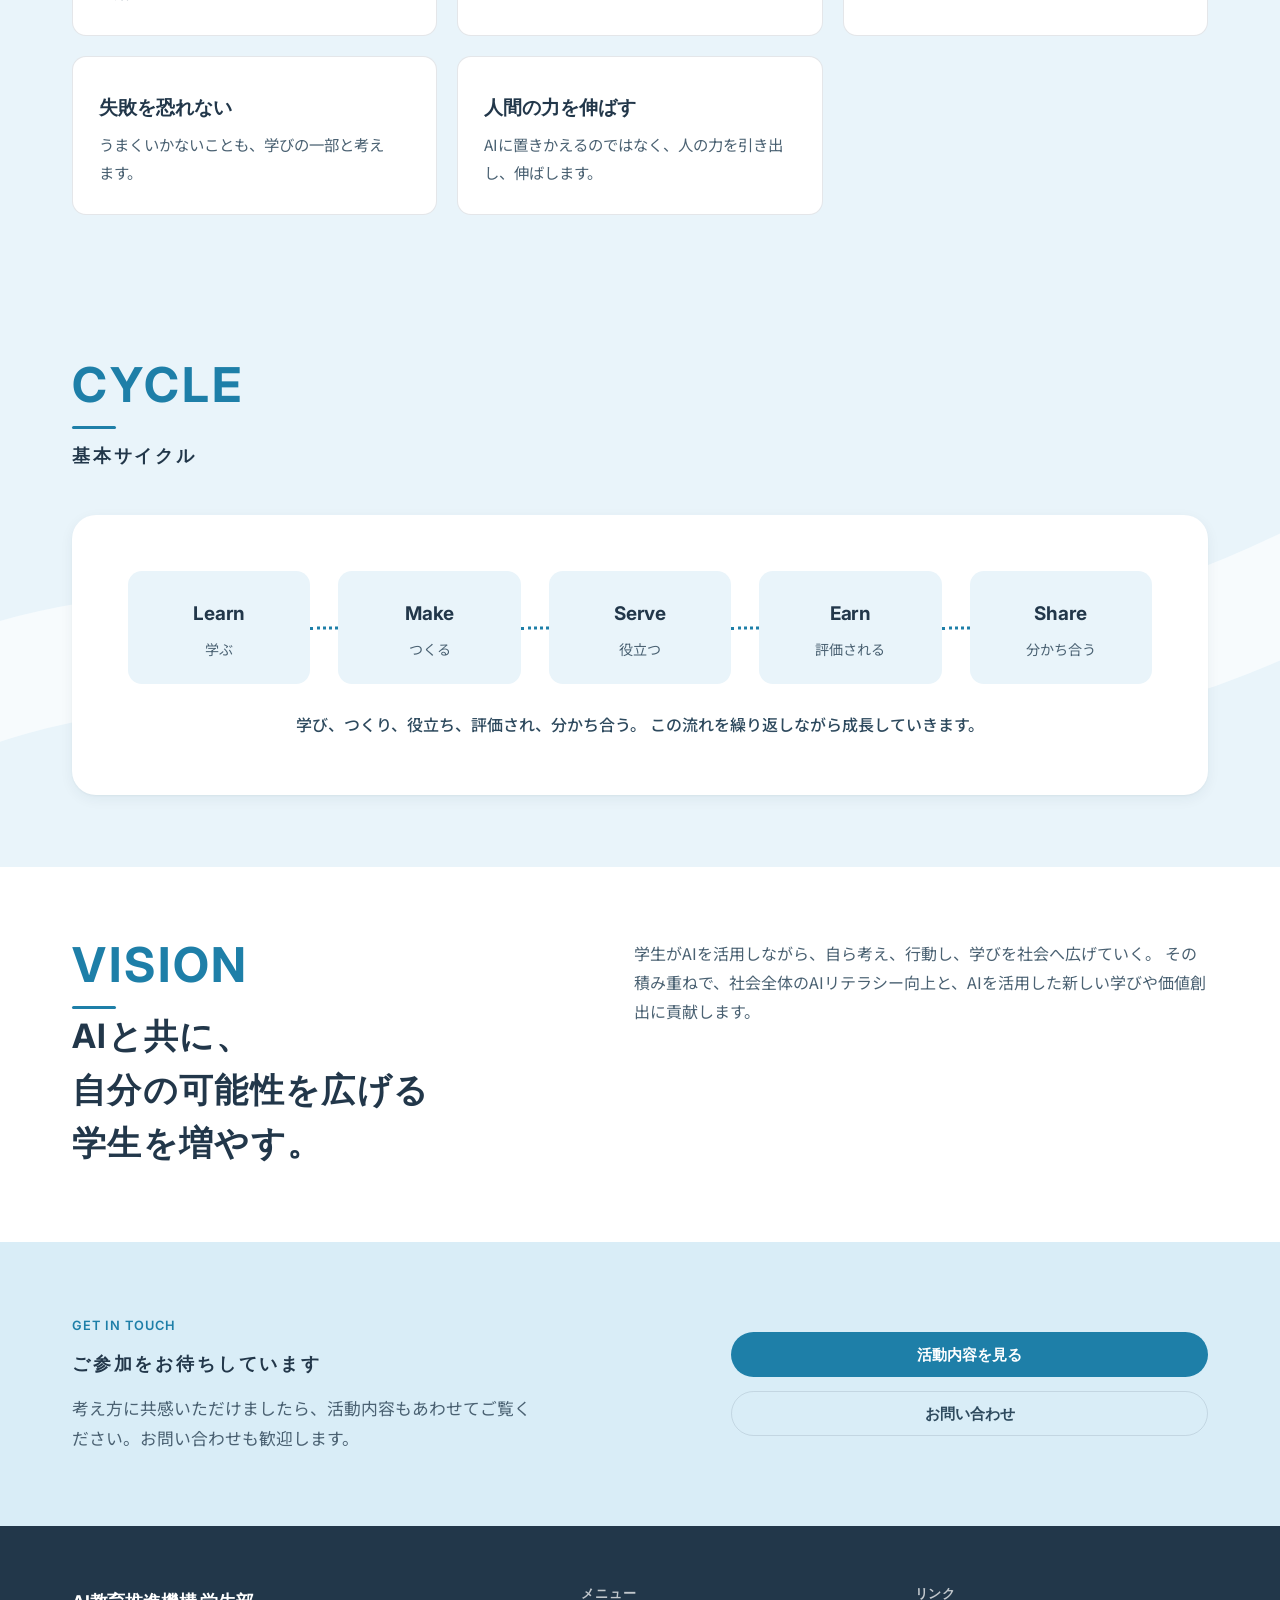
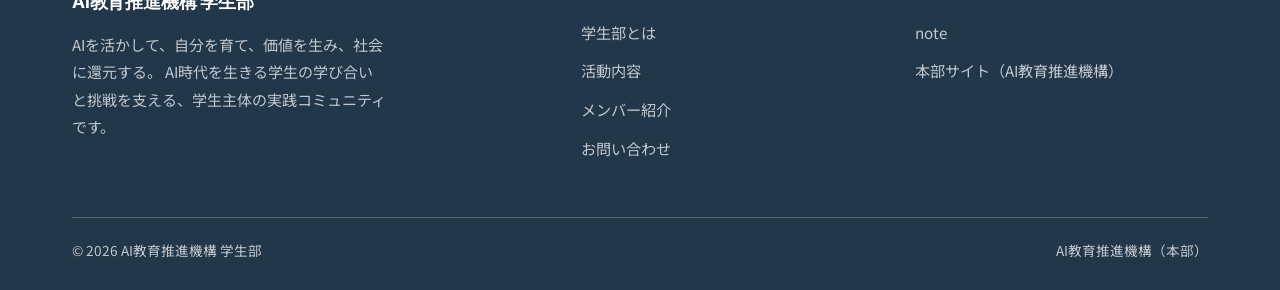
==== commit c06fe7a1: "fix(typography): 見出し・キャッチコピーの不自然な改行を文節単位に修正 - .np（inline-blockの文節ユニット）を導入し、次を文節単位の折り返しに:   ヒーロータイトル（" ====
--- a/about.html
+++ b/about.html
@@ -148,7 +148,7 @@
             <li class="cycle-step"><p class="cycle-en">Earn</p><p class="cycle-ja">評価される</p></li>
             <li class="cycle-step"><p class="cycle-en">Share</p><p class="cycle-ja">分かち合う</p></li>
           </ol>
-          <p class="cycle-caption">学び、つくり、役立ち、評価され、分かち合う。この流れを繰り返しながら成長していきます。</p>
+          <p class="cycle-caption"><span class="np">学び、つくり、</span><span class="np">役立ち、</span><span class="np">評価され、</span><span class="np">分かち合う。</span> <span class="np">この流れを</span><span class="np">繰り返しながら</span><span class="np">成長していきます。</span></p>
         </div>
       </div>
     </section>
@@ -158,7 +158,7 @@
       <div class="container statement-wrap">
         <div class="fade-in">
           <p class="section-label">Vision</p>
-          <h2 class="statement" id="future-title">AIと共に、<br>自分の可能性を広げる学生を増やす。</h2>
+          <h2 class="statement" id="future-title"><span class="np">AIと共に、</span><br><span class="np">自分の可能性を広げる</span><span class="np">学生を増やす。</span></h2>
         </div>
         <div class="prose fade-in">
           <p>
--- a/css/style.css
+++ b/css/style.css
@@ -464,6 +464,14 @@
   flex-wrap: wrap;
   gap: 14px;
 }
+/* 日本語の折り返し調整:
+   .np = 文節単位の折り返しユニット（見出し・キャッチコピー用。語中で改行させない） */
+.np { display: inline-block; }
+/* 段落・リスト項目は孤立行（1〜2文字だけの行）を避ける。未対応ブラウザでは無視される */
+p, li { text-wrap: pretty; }
+/* カード見出しは行の偏り・孤立を避ける */
+.card-title, .pillar-title, .article-title { text-wrap: balance; }
+
 /* 写真の共通フレーム（角丸 + 影）。比率は修飾クラスで指定する */
 .photo-frame {
   border-radius: var(--radius);
